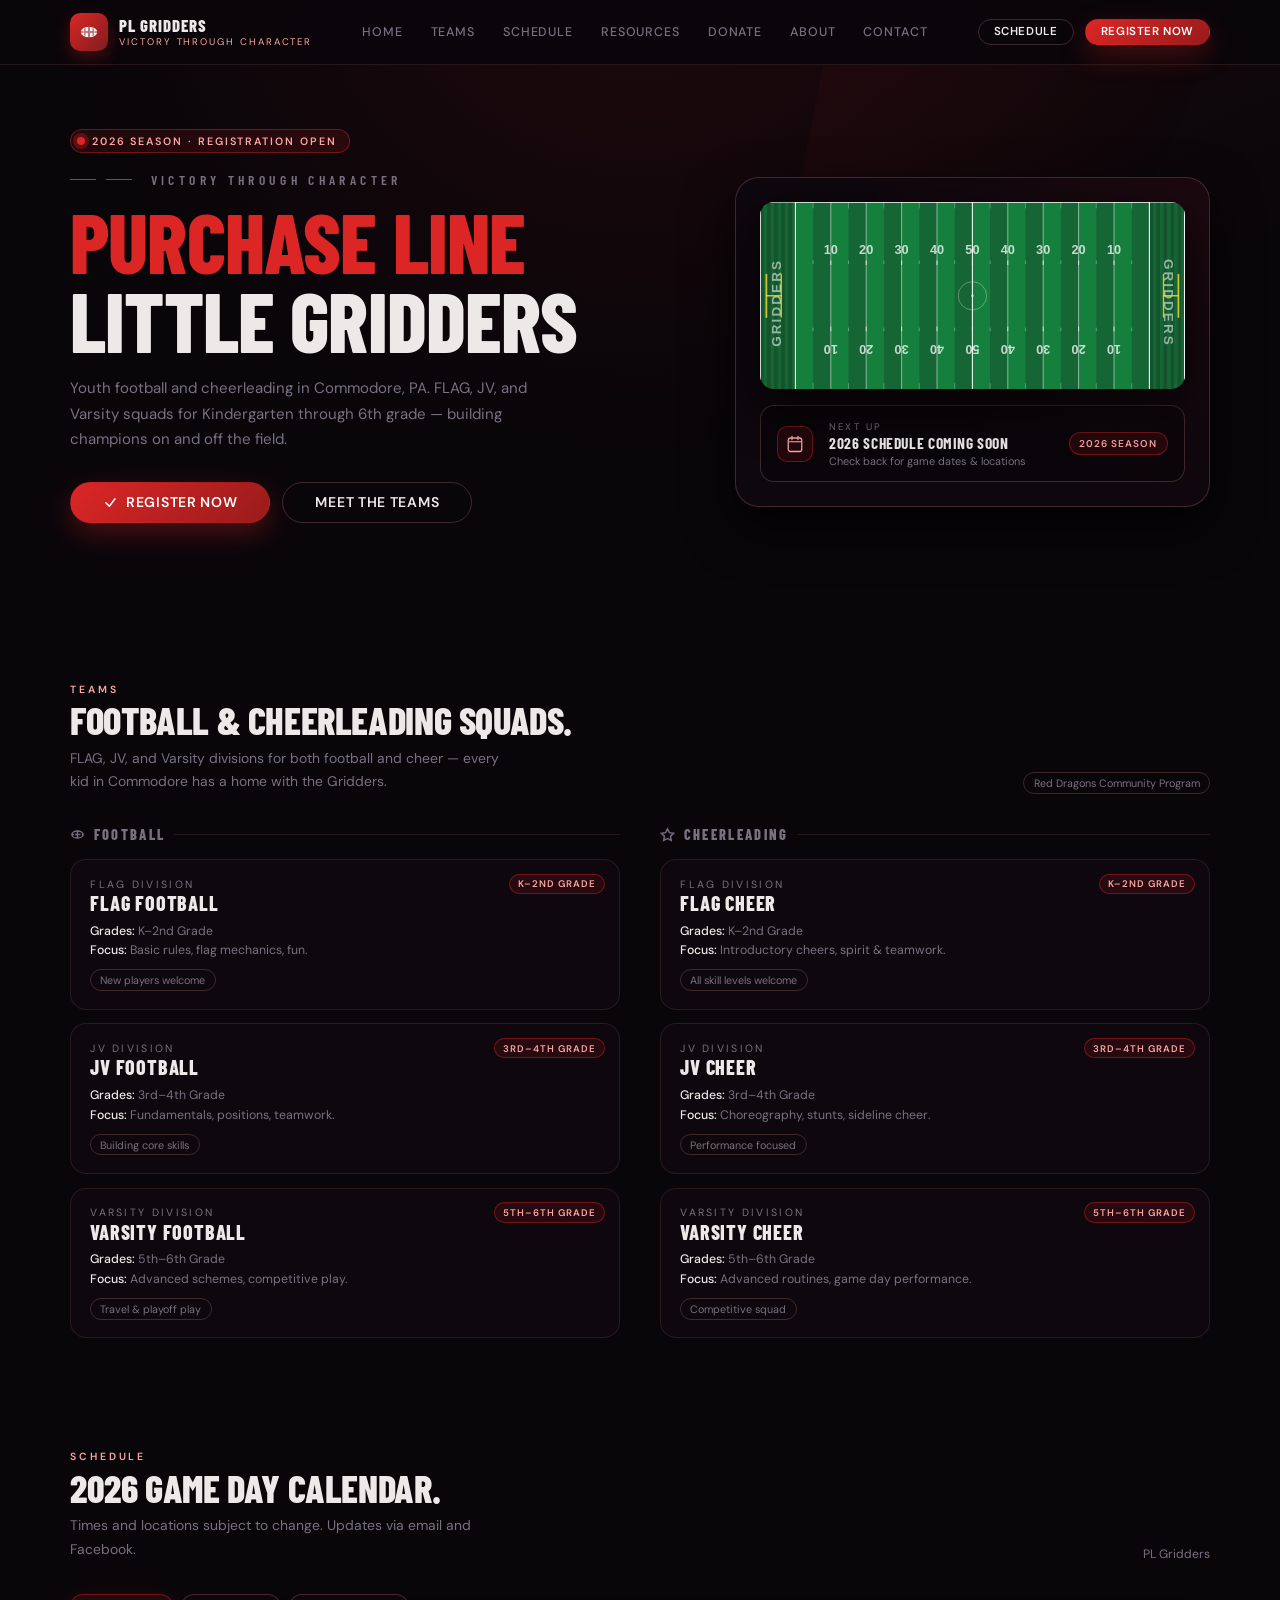
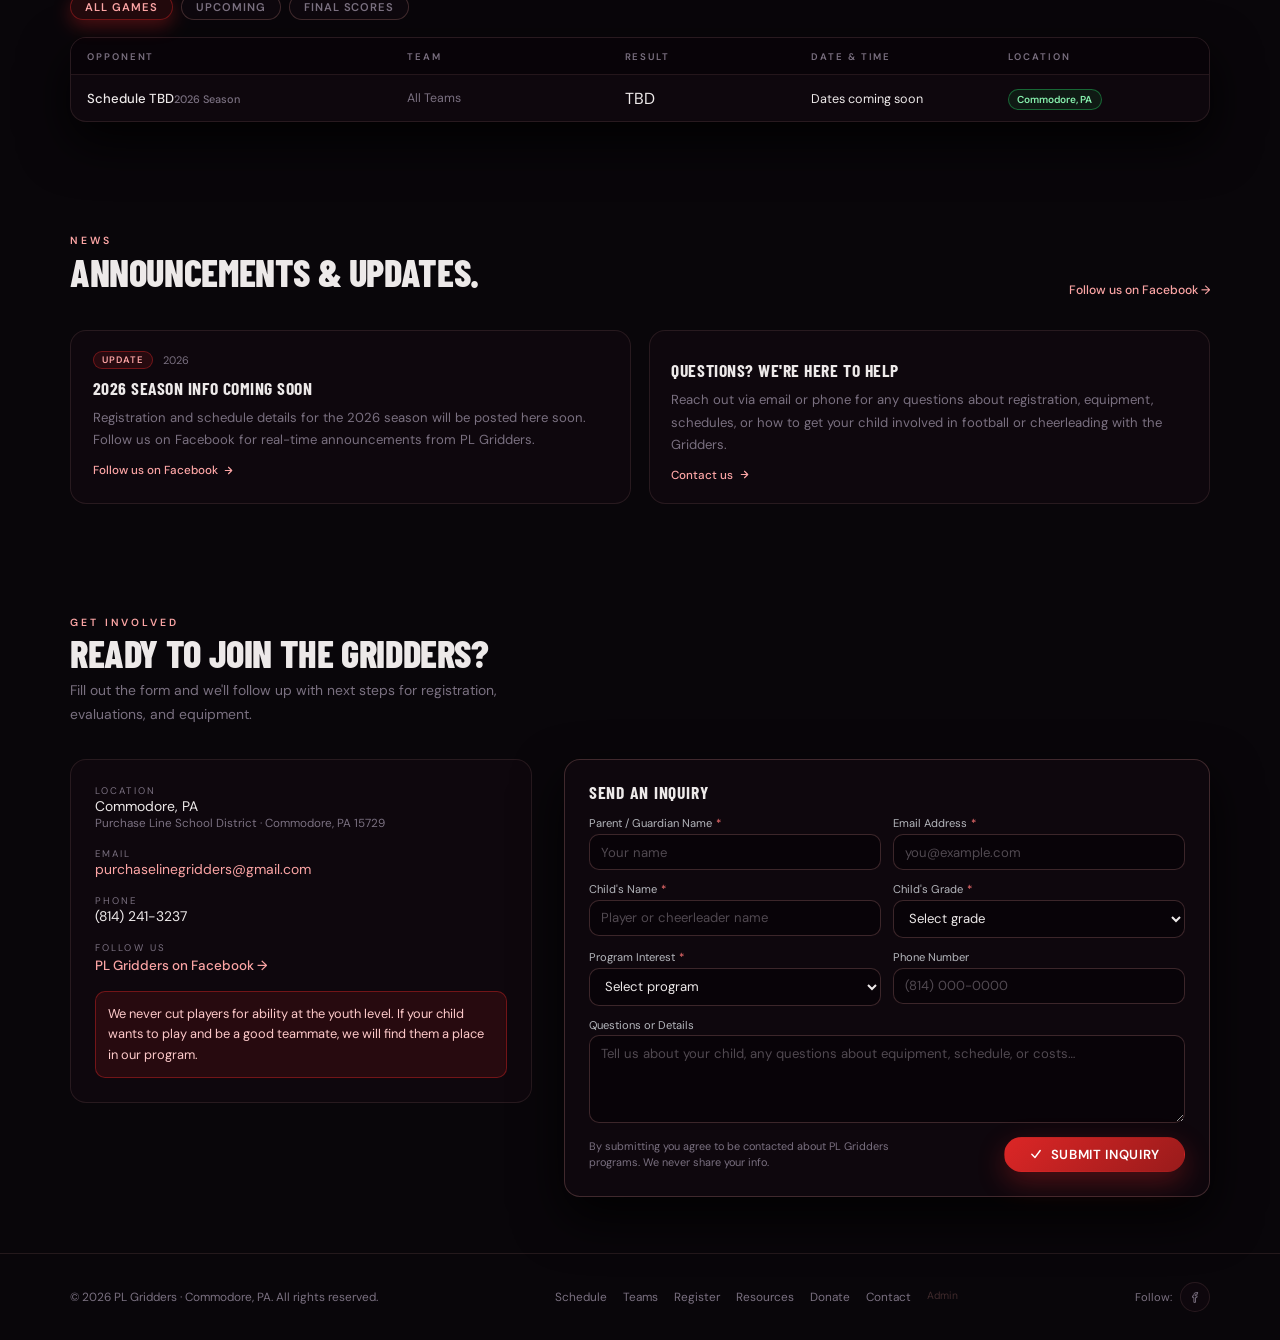
==== index.html @ 020f5637 "Add files via upload" ====
<!DOCTYPE html>
<html lang="en">
<head>
  <meta charset="UTF-8">
  <title>PL Gridders | Victory Through Character</title>
  <meta name="viewport" content="width=device-width, initial-scale=1.0">
  <meta name="description" content="PL Gridders – youth football and cheerleading in Commodore, PA. FLAG, JV, and Varsity squads for K–6th grade.">
  <meta name="theme-color" content="#0a0608">
  <link rel="preconnect" href="https://fonts.googleapis.com">
  <link rel="preconnect" href="https://fonts.gstatic.com" crossorigin>
  <link href="https://fonts.googleapis.com/css2?family=Barlow+Condensed:wght@400;600;700;800&family=DM+Sans:wght@300;400;500;600&display=swap" rel="stylesheet">
  <style>
    :root {
      --bg:         #09060a;
      --bg-card:    rgba(15, 8, 14, 0.97);
      --red:        #dc2626;
      --red-2:      #ef4444;
      --red-3:      #fca5a5;
      --red-soft:   rgba(220, 38, 38, 0.12);
      --red-glow:   rgba(220, 38, 38, 0.32);
      --red-border: rgba(220, 38, 38, 0.42);
      --green:      #22c55e;
      --text:       #ede9e9;
      --muted:      #7a7080;
      --border:     rgba(160, 110, 110, 0.18);
      --border-med: rgba(180, 120, 120, 0.3);
      --radius:     16px;
      --radius-lg:  24px;
      --shadow:     0 20px 50px rgba(0,0,0,0.85);
      --t:          200ms ease-out;
    }
    *,*::before,*::after{box-sizing:border-box;margin:0;padding:0}
    html{scroll-behavior:smooth}
    body{font-family:'DM Sans',system-ui,sans-serif;background:var(--bg);color:var(--text);min-height:100vh;overflow-x:hidden;-webkit-font-smoothing:antialiased}
    body::after{content:"";position:fixed;top:0;left:0;right:0;height:500px;background:radial-gradient(ellipse at 50% -10%,rgba(220,38,38,0.1),transparent 65%);pointer-events:none;z-index:0}
    a{color:inherit;text-decoration:none}
    button{font-family:inherit;cursor:pointer}
    img{max-width:100%;display:block}
    .no-scroll{overflow:hidden}
    .container{width:min(1140px,100% - 2.5rem);margin-inline:auto;position:relative;z-index:1}
    .display{font-family:'Barlow Condensed',sans-serif;font-weight:800;text-transform:uppercase;letter-spacing:-0.01em;line-height:0.95}

    /* BUTTONS */
    .btn{display:inline-flex;align-items:center;gap:.5rem;padding:.6rem 1.5rem;border-radius:999px;border:1px solid transparent;font-size:.82rem;font-weight:600;letter-spacing:.05em;text-transform:uppercase;white-space:nowrap;transition:all var(--t);line-height:1}
    .btn--red{background:linear-gradient(135deg,var(--red),#991b1b);color:#fff;box-shadow:0 10px 28px var(--red-glow)}
    .btn--red:hover{transform:translateY(-2px);box-shadow:0 16px 36px rgba(220,38,38,.5)}
    .btn--ghost{background:transparent;border-color:var(--border-med);color:var(--text)}
    .btn--ghost:hover{border-color:var(--red-border);color:var(--red-3);transform:translateY(-1px)}
    .btn--outline{background:var(--red-soft);border-color:var(--red-border);color:var(--red-3)}
    .btn--outline:hover{background:rgba(220,38,38,.2);transform:translateY(-1px)}
    .btn--sm{padding:.38rem .95rem;font-size:.72rem}
    .btn--lg{padding:.75rem 2rem;font-size:.88rem}

    /* HEADER */
    .site-header{position:sticky;top:0;z-index:50;backdrop-filter:blur(20px);background:rgba(9,6,10,0.91);border-bottom:1px solid var(--border)}
    .nav{display:flex;align-items:center;justify-content:space-between;padding-block:.82rem;gap:1.5rem}
    .brand{display:flex;align-items:center;gap:.7rem}
    .brand-logo{width:38px;height:38px;border-radius:10px;background:linear-gradient(135deg,var(--red),#7f1d1d);display:flex;align-items:center;justify-content:center;box-shadow:0 6px 18px var(--red-glow);flex-shrink:0}
    .brand-logo svg{width:22px;height:22px}
    .brand-name{font-family:'Barlow Condensed',sans-serif;font-weight:800;font-size:1.05rem;letter-spacing:.06em;text-transform:uppercase;line-height:1.1}
    .brand-sub{font-size:.6rem;text-transform:uppercase;letter-spacing:.2em;color:var(--red-3);margin-top:.05rem}
    .nav-links{display:flex;align-items:center;gap:1.75rem;font-size:.78rem;font-weight:500;letter-spacing:.07em;text-transform:uppercase;color:var(--muted)}
    .nav-links a{transition:color var(--t);position:relative}
    .nav-links a::after{content:"";position:absolute;left:0;bottom:-.38rem;width:0;height:2px;border-radius:999px;background:var(--red);transition:width var(--t)}
    .nav-links a:hover{color:var(--text)}
    .nav-links a:hover::after{width:100%}
    .nav-actions{display:flex;align-items:center;gap:.7rem}
    .nav-toggle{display:none;width:38px;height:38px;border-radius:999px;border:1px solid var(--border-med);background:rgba(15,8,14,.9);align-items:center;justify-content:center}
    .hamburger{width:18px;height:2px;background:var(--text);border-radius:999px;position:relative;transition:transform var(--t)}
    .hamburger::before,.hamburger::after{content:"";position:absolute;left:0;width:18px;height:2px;background:inherit;border-radius:inherit;transition:transform var(--t),top var(--t),opacity var(--t)}
    .hamburger::before{top:-6px}
    .hamburger::after{top:6px}
    .nav-toggle--open .hamburger{transform:rotate(45deg)}
    .nav-toggle--open .hamburger::before{top:0;transform:rotate(-90deg)}
    .nav-toggle--open .hamburger::after{top:0;opacity:0}

    /* HERO */
    .hero{padding:4rem 0 4.5rem;position:relative;overflow:hidden}
    .hero::before{content:"";position:absolute;top:-20%;right:-5%;width:50%;height:130%;background:linear-gradient(155deg,rgba(220,38,38,.07) 0%,transparent 55%);clip-path:polygon(22% 0%,100% 0%,100% 100%,0% 100%);pointer-events:none}
    .hero-inner{display:grid;grid-template-columns:minmax(0,1.3fr) minmax(0,1fr);gap:3rem;align-items:center}
    .hero-kicker{display:inline-flex;align-items:center;gap:.45rem;padding:.25rem .75rem .25rem .35rem;border-radius:999px;background:var(--red-soft);border:1px solid var(--red-border);font-size:.67rem;font-weight:600;text-transform:uppercase;letter-spacing:.18em;color:var(--red-3);margin-bottom:1.1rem}
    .kicker-dot{width:8px;height:8px;border-radius:999px;background:var(--red);box-shadow:0 0 0 4px rgba(220,38,38,.3);animation:pulse 2s infinite}
    @keyframes pulse{0%,100%{box-shadow:0 0 0 4px rgba(220,38,38,.3)}50%{box-shadow:0 0 0 8px rgba(220,38,38,.1)}}
    .hero-tagline{font-family:'Barlow Condensed',sans-serif;font-size:.85rem;font-weight:600;letter-spacing:.32em;text-transform:uppercase;color:var(--muted);margin-bottom:.9rem;display:flex;align-items:center;gap:.6rem}
    .hero-tagline::before{content:"";display:block;width:26px;height:1.5px;background:var(--red);flex-shrink:0}
    .hero-title{font-size:clamp(2.8rem,6vw + 1rem,5.2rem);margin-bottom:1rem}
    .hero-title .accent{color:var(--red)}
    .hero-subtitle{font-size:.94rem;color:var(--muted);max-width:30rem;line-height:1.7;margin-bottom:1.8rem}
    .hero-ctas{display:flex;flex-wrap:wrap;gap:.75rem;margin-bottom:2rem}
    .hero-stats{display:flex;gap:2rem;flex-wrap:wrap}
    .h-stat-label{font-size:.6rem;text-transform:uppercase;letter-spacing:.2em;color:var(--muted);margin-bottom:.18rem}
    .h-stat-value{font-family:'Barlow Condensed',sans-serif;font-weight:700;font-size:1rem;letter-spacing:.04em}

    /* Hero panel */
    .hero-panel{border-radius:var(--radius-lg);border:1px solid var(--border-med);background:var(--bg-card);padding:1.5rem;box-shadow:var(--shadow);position:relative;overflow:hidden}
    .hero-panel::before{content:"";position:absolute;inset:0;background:radial-gradient(circle at top right,rgba(220,38,38,.07),transparent 60%);pointer-events:none}
    .hero-field{border-radius:14px;overflow:hidden;box-shadow:0 18px 48px rgba(0,0,0,.7);position:relative;line-height:0}
    .hero-field svg{display:block;width:100%;height:auto}
    /* End zones — left and right strips */
    .hero-next{margin-top:1rem;border-radius:14px;border:1px solid var(--border-med);background:rgba(9,6,10,.92);padding:.85rem 1rem;display:flex;align-items:center;gap:1rem}
    .next-icon{width:36px;height:36px;border-radius:10px;background:var(--red-soft);border:1px solid var(--red-border);display:flex;align-items:center;justify-content:center;flex-shrink:0}
    .next-icon svg{width:18px;height:18px;stroke:var(--red-3)}
    .next-label{font-size:.6rem;text-transform:uppercase;letter-spacing:.22em;color:var(--muted)}
    .next-opp{font-family:'Barlow Condensed',sans-serif;font-weight:700;font-size:.97rem;letter-spacing:.04em;text-transform:uppercase}
    .next-meta{font-size:.68rem;color:var(--muted);margin-top:.1rem}
    .next-badge{margin-left:auto;padding:.26rem .6rem;border-radius:999px;background:var(--red-soft);border:1px solid var(--red-border);font-size:.62rem;font-weight:600;text-transform:uppercase;letter-spacing:.1em;color:var(--red-3);white-space:nowrap}

    /* SECTION BASE */
    .section{padding-block:3.5rem}
    .sk{font-size:.65rem;text-transform:uppercase;letter-spacing:.28em;color:var(--red-3);font-weight:600;margin-bottom:.4rem}
    .st{font-size:clamp(1.8rem,3vw,2.4rem);margin-bottom:.5rem}
    .ss{font-size:.87rem;color:var(--muted);max-width:28rem;line-height:1.7}
    .sh{display:flex;justify-content:space-between;align-items:flex-end;gap:1.5rem;margin-bottom:2rem}
    .sa{font-size:.76rem;color:var(--muted);text-align:right;flex-shrink:0}
    .sa a{color:var(--red-3);font-weight:500}



    /* TEAMS */
    .teams-cols{display:grid;grid-template-columns:1fr 1fr;gap:2.5rem}
    .col-heading{font-family:'Barlow Condensed',sans-serif;font-weight:800;font-size:.9rem;text-transform:uppercase;letter-spacing:.16em;color:var(--muted);margin-bottom:1rem;display:flex;align-items:center;gap:.55rem}
    .col-heading svg{width:15px;height:15px;flex-shrink:0}
    .col-heading::after{content:"";flex:1;height:1px;background:var(--border)}
    .team-stack{display:flex;flex-direction:column;gap:.85rem}
    .tc{border-radius:var(--radius);background:var(--bg-card);border:1px solid var(--border);padding:1.1rem 1.2rem;position:relative;overflow:hidden;transition:border-color var(--t),transform var(--t),box-shadow var(--t)}
    .tc:hover{border-color:var(--red-border);transform:translateY(-2px);box-shadow:0 18px 40px rgba(0,0,0,.7)}
    .tc::before{content:"";position:absolute;top:0;left:0;right:0;height:2.5px;background:linear-gradient(90deg,var(--red),var(--red-2));opacity:0;transition:opacity var(--t)}
    .tc:hover::before{opacity:1}
    .tc-badge{position:absolute;top:.85rem;right:.9rem;padding:.17rem .5rem;border-radius:999px;font-size:.6rem;font-weight:600;text-transform:uppercase;letter-spacing:.1em;background:var(--red-soft);border:1px solid var(--red-border);color:var(--red-3)}
    .tc-div{font-size:.66rem;text-transform:uppercase;letter-spacing:.22em;color:var(--muted);margin-bottom:.22rem}
    .tc-name{font-family:'Barlow Condensed',sans-serif;font-weight:800;font-size:1.25rem;text-transform:uppercase;letter-spacing:.04em;margin-bottom:.6rem}
    .tc-info{font-size:.77rem;color:var(--muted);display:flex;flex-direction:column;gap:.22rem}
    .tc-info strong{color:var(--text);font-weight:500}
    .tc-foot{display:flex;align-items:center;justify-content:space-between;gap:.5rem;margin-top:.7rem}
    .chip{padding:.18rem .58rem;border-radius:999px;border:1px solid var(--border-med);font-size:.67rem;color:var(--muted)}
    .tc-roster{margin-top:0;border-radius:10px;background:rgba(9,6,10,.95);border:1px dashed var(--border-med);padding:.6rem .7rem;font-size:.75rem;color:var(--muted);max-height:0;overflow:hidden;opacity:0;transition:max-height 220ms ease-out,opacity 200ms ease-out,margin-top 180ms ease-out}
    .tc--open .tc-roster{max-height:300px;opacity:1;margin-top:.65rem}
    .r-title{font-size:.58rem;text-transform:uppercase;letter-spacing:.22em;color:var(--muted);margin-bottom:.38rem}
    .r-chips{display:flex;flex-wrap:wrap;gap:.28rem}
    .r-chip{padding:.16rem .52rem;border-radius:999px;border:1px solid var(--border);font-size:.67rem;color:var(--text)}

    /* Loading */
    .loading{display:flex;align-items:center;gap:.6rem;font-size:.8rem;color:var(--muted);padding:1.5rem 0}
    .spinner{width:16px;height:16px;border-radius:999px;border:2px solid var(--border-med);border-top-color:var(--red);animation:spin .7s linear infinite}
    @keyframes spin{to{transform:rotate(360deg)}}

    /* SCHEDULE */
    .sched-filters{display:flex;gap:.5rem;flex-wrap:wrap;margin-bottom:1.1rem}
    .fb{border-radius:999px;padding:.32rem .9rem;background:rgba(15,8,14,.9);border:1px solid var(--border-med);color:var(--muted);font-size:.7rem;font-weight:600;letter-spacing:.08em;text-transform:uppercase;transition:all var(--t)}
    .fb:hover{border-color:var(--red-border);color:var(--red-3)}
    .fb--on{background:var(--red-soft);border-color:var(--red-border);color:var(--red-3);box-shadow:0 6px 18px var(--red-glow)}
    .s-table{border-radius:var(--radius);background:var(--bg-card);border:1px solid var(--border);overflow:hidden;box-shadow:var(--shadow)}
    .s-head,.s-row{display:grid;grid-template-columns:minmax(0,1.5fr) minmax(0,1fr) minmax(0,.85fr) minmax(0,.9fr) minmax(0,.9fr);gap:.75rem;align-items:center;padding:.72rem 1rem}
    .s-head{background:rgba(9,4,9,.99);border-bottom:1px solid var(--border);font-size:.6rem;font-weight:600;text-transform:uppercase;letter-spacing:.2em;color:var(--muted)}
    .s-row{border-bottom:1px solid var(--border);transition:background var(--t)}
    .s-row:last-child{border-bottom:none}
    .s-row:hover{background:rgba(220,38,38,.03)}
    .s-opp{font-weight:500;font-size:.82rem}
    .s-sub{font-size:.68rem;color:var(--muted);margin-top:.1rem}
    .s-tag{display:inline-block;padding:.18rem .52rem;border-radius:999px;font-size:.63rem;font-weight:600;border:1px solid var(--border);color:var(--muted)}
    .s-tag--home{background:rgba(34,197,94,.1);border-color:rgba(34,197,94,.45);color:#86efac}
    .r-win{color:#4ade80;font-weight:600}
    .r-loss{color:#f87171;font-weight:600}
    .s-empty{padding:1.5rem 1rem;font-size:.8rem;color:var(--muted);display:none}
    .s-empty.on{display:block}

    /* HOW IT WORKS */
    /* REGISTRATION */
    .rc{border-radius:var(--radius);background:rgba(9,4,9,.98);border:1px solid var(--border);padding:1.5rem;display:flex;flex-direction:column;gap:.5rem;transition:border-color var(--t),transform var(--t),box-shadow var(--t);position:relative;overflow:hidden}
    .rc:hover{transform:translateY(-3px);box-shadow:var(--shadow)}
    .rc-grades{font-size:.77rem;color:var(--muted)}
    .rc-note{font-size:.68rem;color:var(--muted)}
    .rc-perks{display:flex;flex-direction:column;gap:.28rem;margin-block:.5rem}
    .rc-perk{display:flex;align-items:center;gap:.42rem;font-size:.75rem;color:var(--muted)}
    .reg-info h3{font-family:'Barlow Condensed',sans-serif;font-weight:800;font-size:1.05rem;text-transform:uppercase;letter-spacing:.06em;margin-bottom:.75rem}
    .ti{border-radius:10px;background:var(--bg-card);border:1px solid var(--border);padding:.65rem .75rem;font-size:.77rem}
    .ti-time{color:var(--muted)}

    /* GALLERY */

    /* NEWS */
    .news-grid{display:grid;grid-template-columns:repeat(2,minmax(0,1fr));gap:1.1rem}
    .nc{border-radius:var(--radius);background:var(--bg-card);border:1px solid var(--border);padding:1.25rem 1.35rem;display:flex;flex-direction:column;gap:.5rem;transition:border-color var(--t),transform var(--t)}
    .nc:hover{border-color:var(--red-border);transform:translateY(-2px)}
    .n-meta{display:flex;gap:.6rem;align-items:center;font-size:.68rem;color:var(--muted)}
    .nbadge{padding:.12rem .5rem;border-radius:999px;font-size:.59rem;font-weight:600;text-transform:uppercase;letter-spacing:.12em;background:var(--red-soft);border:1px solid var(--red-border);color:var(--red-3)}
    .n-title{font-family:'Barlow Condensed',sans-serif;font-weight:700;font-size:1.1rem;text-transform:uppercase;letter-spacing:.03em}
    .n-body{font-size:.82rem;color:var(--muted);line-height:1.7}
    .n-link{display:inline-flex;align-items:center;gap:.3rem;font-size:.73rem;color:var(--red-3);font-weight:500;margin-top:.15rem}

    /* CONTACT */
    .con-grid{display:grid;grid-template-columns:minmax(0,1fr) minmax(0,1.4fr);gap:2rem;align-items:flex-start}
    .cp{border-radius:var(--radius);background:var(--bg-card);border:1px solid var(--border);padding:1.5rem;display:flex;flex-direction:column;gap:1rem}
    .cl{font-size:.6rem;text-transform:uppercase;letter-spacing:.22em;color:var(--muted)}
    .cv{font-size:.87rem;color:var(--text)}
    .cn{font-size:.73rem;color:var(--muted)}
    .c-hi{border-radius:10px;background:var(--red-soft);border:1px solid var(--red-border);padding:.75rem;font-size:.8rem;color:#fecaca;line-height:1.6}
    .cf{border-radius:var(--radius);background:var(--bg-card);border:1px solid var(--border-med);padding:1.5rem;box-shadow:var(--shadow)}
    .cf-title{font-family:'Barlow Condensed',sans-serif;font-weight:700;font-size:1.1rem;text-transform:uppercase;letter-spacing:.05em;margin-bottom:1rem}
    .fg{display:grid;grid-template-columns:repeat(2,minmax(0,1fr));gap:.75rem;margin-bottom:.75rem}
    .ff{display:flex;flex-direction:column;gap:.22rem}
    .fl{font-size:.7rem;color:rgba(209,213,219,.85)}
    .fl span{color:#f87171;margin-left:.1rem}
    .fi,.fs,.fta{border-radius:10px;border:1px solid var(--border-med);background:rgba(9,4,9,.97);padding:.54rem .7rem;color:var(--text);font-size:.82rem;font-family:inherit;outline:none;transition:border-color var(--t),box-shadow var(--t)}
    .fi::placeholder,.fta::placeholder{color:rgba(120,110,120,.65)}
    .fi:focus,.fs:focus,.fta:focus{border-color:var(--red-border);box-shadow:0 0 0 1px rgba(220,38,38,.28)}
    .fta{min-height:88px;resize:vertical}
    .fs option{background:#09040a}
    .cf-foot{display:flex;justify-content:space-between;align-items:center;gap:1rem;flex-wrap:wrap;margin-top:.75rem}
    .cf-fn{font-size:.68rem;color:var(--muted);max-width:22rem;line-height:1.5}
    .f-ok{display:none;margin-top:.75rem;padding:.65rem .75rem;border-radius:10px;background:rgba(34,197,94,.08);border:1px solid rgba(34,197,94,.35);font-size:.77rem;color:#86efac}
    .f-ok.on{display:block}

    /* LIGHTBOX */
    .lb{position:fixed;inset:0;background:rgba(9,4,9,.97);display:none;align-items:center;justify-content:center;padding:1rem;z-index:60;backdrop-filter:blur(18px)}
    .lb--on{display:flex}
    .lb-in{width:min(700px,100%);border-radius:18px;background:var(--bg-card);border:1px solid var(--border-med);overflow:hidden;box-shadow:0 30px 80px rgba(0,0,0,.95)}
    .lb-img{max-height:360px;overflow:hidden}
    .lb-img img{width:100%;height:100%;object-fit:cover}
    .lb-bar{display:flex;justify-content:space-between;align-items:center;gap:1rem;padding:.75rem 1rem;font-size:.82rem;color:var(--text)}
    .lb-x{width:30px;height:30px;border-radius:999px;border:1px solid var(--border-med);background:rgba(9,4,9,.9);display:flex;align-items:center;justify-content:center;font-size:1.1rem;color:var(--text);transition:all var(--t)}
    .lb-x:hover{background:var(--red-soft);border-color:var(--red-border);color:var(--red-3)}

    /* FOOTER */
    .site-footer{padding-block:1.75rem;border-top:1px solid var(--border);font-size:.74rem;color:var(--muted)}
    .fi-r{display:flex;justify-content:space-between;align-items:center;gap:1rem;flex-wrap:wrap}
    .f-links{display:flex;gap:1rem;flex-wrap:wrap}
    .f-links a{transition:color var(--t)}
    .f-links a:hover{color:var(--text)}
    .f-soc{display:flex;gap:.5rem;align-items:center}
    .soc-btn{width:30px;height:30px;border-radius:999px;border:1px solid var(--border);background:rgba(15,8,14,.95);display:flex;align-items:center;justify-content:center;transition:all var(--t)}
    .soc-btn svg{width:13px;height:13px;stroke:var(--muted)}
    .soc-btn:hover{border-color:var(--red-border);background:var(--red-soft)}
    .soc-btn:hover svg{stroke:var(--red-3)}

    /* REVEAL */
    .reveal{opacity:0;transform:translateY(28px);transition:opacity 440ms ease-out,transform 440ms ease-out}
    .revealed{opacity:1;transform:none}

    /* RESPONSIVE */
    @media(max-width:960px){
      .hero-inner{grid-template-columns:1fr;gap:2rem}
      .hero-right{max-width:460px}
      .teams-cols{grid-template-columns:1fr;gap:2rem}
      .con-grid{grid-template-columns:1fr}
      .s-head,.s-row{grid-template-columns:minmax(0,1.5fr) minmax(0,1fr) minmax(0,1fr) minmax(0,1fr)}
      .s-head span:nth-child(2),.s-row>span:nth-child(2){display:none}
    }
    @media(max-width:768px){
      .nav-links{position:fixed;inset:0 0 auto;padding:4.5rem 1.75rem 1.5rem;flex-direction:column;align-items:flex-start;background:rgba(9,4,9,.99);backdrop-filter:blur(20px);transform:translateY(-100%);opacity:0;pointer-events:none;transition:transform 260ms ease-out,opacity 220ms ease-out;gap:1.25rem;font-size:1rem;z-index:49}
      .nav-links--open{transform:none;opacity:1;pointer-events:auto}
      .nav-actions{display:none}
      .nav-toggle{display:flex}
      .news-grid{grid-template-columns:1fr}
      .sh{flex-direction:column;align-items:flex-start}
      .sa{text-align:left}
      .fg{grid-template-columns:1fr}
      .s-head,.s-row{grid-template-columns:minmax(0,1.4fr) minmax(0,1fr) minmax(0,1fr)}
      .s-head span:nth-child(4),.s-row>span:nth-child(4){display:none}
    }
    @media(max-width:520px){
      .s-head,.s-row{grid-template-columns:minmax(0,1.6fr) minmax(0,1fr)}
      .s-head span:nth-child(3),.s-row>span:nth-child(3){display:none}
      .fi-r{flex-direction:column;align-items:flex-start}
    }
  </style>
</head>
<body>

<!-- ============================================================
     SITE CONFIGURATION — Edit here or use admin.html
============================================================ -->
<script>
const SITE_CONFIG = {
  org: {
    name:      "PL Gridders",
    fullName:  "PL Gridders",
    tagline:   "Victory Through Character",
    season:    "2026",
    location:  "Commodore, PA",
    address:   "Purchase Line School District · Commodore, PA 15729",
    email:     "purchaselinegridders@gmail.com",
    phone:     "(814) 241-3237",
    facebook:  "https://www.facebook.com/Purchase-Line-Little-Gridders-313146252057597",
    instagram: "",
  },
  hero: {
    kicker:    "2026 Season · Registration Open",
    headLine1: "Purchase Line",
    headLine2: "Little Gridders",
    subtitle:  "Youth football and cheerleading in Commodore, PA. FLAG, JV, and Varsity squads for Kindergarten through 6th grade — building champions on and off the field.",
    nextGame: {
      opponent: "2026 schedule coming soon",
      time:     "Check back for game dates & locations",
      label:    "2026 Season",
    },
  },
  stats: [
    { num:"3",    label:"Divisions"          },
    { num:"K–6",  label:"Grades Served"      },
    { num:"2",    label:"Programs"           },
    { num:"Comm", label:"Unity Since 2018"   },
  ],
  registration: {
    isOpen:        true,
    tryoutDates:   "Dates TBD – check back soon",
    parentMeeting: "TBD – details sent via email",
    divisions: [
      // stripeLink: paste your Stripe Payment Link URL for each division
      // Create at: dashboard.stripe.com → Payment Links → + New
      // Add custom fields in Stripe: Player Name, Phone, Grade, Jersey Size
      { id:"flag",    level:"FLAG Division",    name:"Flag Gridders",    grades:"Kindergarten – 2nd Grade",  fee:"$--",  feeNote:"Paid securely via Stripe", stripeLink:"https://buy.stripe.com/REPLACE_FLAG",    tryoutTime:"TBD", featured:false },
      { id:"jv",      level:"JV Division",      name:"JV Gridders",      grades:"3rd – 4th Grade",           fee:"$--",  feeNote:"Paid securely via Stripe", stripeLink:"https://buy.stripe.com/REPLACE_JV",      tryoutTime:"TBD", featured:true  },
      { id:"varsity", level:"Varsity Division",  name:"Varsity Gridders", grades:"5th – 6th Grade",           fee:"$--",  feeNote:"Paid securely via Stripe", stripeLink:"https://buy.stripe.com/REPLACE_VARSITY", tryoutTime:"TBD", featured:false },
    ],
    perks:[
      "Football & cheerleading squads",
      "Experienced local coaches",
      "Full season schedule",
      "Instant receipt emailed to you",
    ],
  },
  // ── CONTACT FORM (Web3Forms — free, 250/mo) ─────────────────
  // Get your free key at https://web3forms.com → enter purchaselinegridders@gmail.com
  web3formsKey: "YOUR_WEB3FORMS_KEY",
  sheets: {
    id:       "1uf_RiluRt0-WLpasKP8bmxPfMWNPgERO0pxbxk_4xcQ",
    schedule: "Schedule",
    news:     "News",
    teams:    "Teams",
  },
};
</script>

<!-- HEADER -->
<header class="site-header" id="top">
  <div class="container">
    <nav class="nav">
      <a href="#home" class="brand">
        <div class="brand-logo">
          <svg viewBox="0 0 24 24" fill="none" xmlns="http://www.w3.org/2000/svg">
            <ellipse cx="12" cy="12" rx="9" ry="5.8" fill="rgba(255,255,255,0.92)"/>
            <line x1="3" y1="12" x2="21" y2="12" stroke="#7f1d1d" stroke-width="1.2" stroke-dasharray="3 2"/>
            <line x1="12" y1="6.2" x2="12" y2="17.8" stroke="#7f1d1d" stroke-width="1.2"/>
            <line x1="7.5" y1="8" x2="7.5" y2="16" stroke="#7f1d1d" stroke-width="0.9"/>
            <line x1="16.5" y1="8" x2="16.5" y2="16" stroke="#7f1d1d" stroke-width="0.9"/>
          </svg>
        </div>
        <div>
          <div class="brand-name" id="brand-name">PL Gridders</div>
          <div class="brand-sub" id="brand-sub">Victory Through Character</div>
        </div>
      </a>
      <button class="nav-toggle" id="nav-toggle" aria-label="Toggle menu"><span class="hamburger"></span></button>
      <div class="nav-links" id="nav-links">
        <a href="#home">Home</a>
        <a href="#teams">Teams</a>
        <a href="#schedule">Schedule</a>
        <a href="resources.html">Resources</a>
        <a href="donate.html">Donate</a>
        <a href="about.html">About</a>
        <a href="#contact">Contact</a>
      </div>
      <div class="nav-actions">
        <button class="btn btn--ghost btn--sm" onclick="goTo('schedule')">Schedule</button>
        <button class="btn btn--red btn--sm" onclick="location.href='register.html'">Register Now</button>
      </div>
    </nav>
  </div>
</header>

<!-- HERO -->
<section class="hero" id="home">
  <div class="container hero-inner">
    <div>
      <div class="hero-kicker"><span class="kicker-dot"></span><span id="hero-kicker">2026 Season · Registration Open</span></div>
      <div class="hero-tagline" id="hero-tagline">Victory Through Character</div>
      <h1 class="display hero-title">
        <span class="accent" id="hero-line1">Purchase Line</span><br>
        <span id="hero-line2">Little Gridders</span>
      </h1>
      <p class="hero-subtitle" id="hero-sub">Youth football and cheerleading in Commodore, PA. FLAG, JV, and Varsity squads for Kindergarten through 6th grade — building champions on and off the field.</p>
      <div class="hero-ctas">
        <button class="btn btn--red btn--lg" onclick="location.href='register.html'">
          <svg viewBox="0 0 20 20" fill="none" width="15" height="15"><path d="M4 10.5 8.5 15 16 5" stroke="currentColor" stroke-width="2" stroke-linecap="round" stroke-linejoin="round"/></svg>
          Register Now
        </button>
        <button class="btn btn--ghost btn--lg" onclick="goTo('teams')">Meet the Teams</button>
      </div>
      <div class="hero-stats" id="hero-stats"></div>
    </div>
    <div class="hero-right">
      <div class="hero-panel">
        <div class="hero-field" id="hero-field">
          <div class="field-badge"><span class="field-badge-dot"></span>Commodore, PA</div>
          <svg viewBox="0 0 1200 530" xmlns="http://www.w3.org/2000/svg" role="img" aria-label="Football field diagram">
            <defs>
              <!-- Alternating grass stripes -->
              <pattern id="stripe" x="0" y="0" width="100" height="530" patternUnits="userSpaceOnUse">
                <rect x="0" y="0" width="50" height="530" fill="#15803d"/>
                <rect x="50" y="0" width="50" height="530" fill="#166534"/>
              </pattern>
              <!-- End zone stripes - slightly darker -->
              <pattern id="ezstripe" x="0" y="0" width="20" height="530" patternUnits="userSpaceOnUse">
                <rect x="0" y="0" width="10" height="530" fill="#14532d"/>
                <rect x="10" y="0" width="10" height="530" fill="#166534"/>
              </pattern>
            </defs>

            <!-- ── PLAY FIELD (100px–1100px = 1000px wide) ── -->
            <rect x="100" y="0" width="1000" height="530" fill="url(#stripe)"/>

            <!-- ── LEFT END ZONE ── -->
            <rect x="0" y="0" width="100" height="530" fill="url(#ezstripe)"/>
            <!-- End zone border lines -->
            <line x1="100" y1="0" x2="100" y2="530" stroke="white" stroke-width="3"/>
            <line x1="0"   y1="0" x2="0"   y2="530" stroke="white" stroke-width="3"/>
            <!-- Left end zone text -->
            <text x="50" y="285" font-family="Arial Black, Arial" font-weight="900" font-size="38" fill="rgba(255,255,255,.55)" text-anchor="middle" dominant-baseline="middle" transform="rotate(-90,50,285)" letter-spacing="6">GRIDDERS</text>

            <!-- ── RIGHT END ZONE ── -->
            <rect x="1100" y="0" width="100" height="530" fill="url(#ezstripe)"/>
            <line x1="1100" y1="0" x2="1100" y2="530" stroke="white" stroke-width="3"/>
            <line x1="1200" y1="0" x2="1200" y2="530" stroke="white" stroke-width="3"/>
            <text x="1150" y="285" font-family="Arial Black, Arial" font-weight="900" font-size="38" fill="rgba(255,255,255,.55)" text-anchor="middle" dominant-baseline="middle" transform="rotate(90,1150,285)" letter-spacing="6">GRIDDERS</text>

            <!-- ── OUTER FIELD BORDER ── -->
            <rect x="0" y="0" width="1200" height="530" fill="none" stroke="white" stroke-width="3"/>

            <!-- ── 10-YARD LINE BORDERS (sidelines of play field) ── -->
            <!-- Top & bottom sidelines -->
            <line x1="100" y1="0"   x2="1100" y2="0"   stroke="white" stroke-width="3"/>
            <line x1="100" y1="530" x2="1100" y2="530" stroke="white" stroke-width="3"/>

            <!-- ── YARD LINES every 10 yards (9 interior lines) ── -->
            <!-- Each 10 yards = 100px. Lines at: 200,300,400,500,600,700,800,900,1000 -->
            <line x1="200"  y1="0" x2="200"  y2="530" stroke="rgba(255,255,255,.7)" stroke-width="2"/>
            <line x1="300"  y1="0" x2="300"  y2="530" stroke="rgba(255,255,255,.7)" stroke-width="2"/>
            <line x1="400"  y1="0" x2="400"  y2="530" stroke="rgba(255,255,255,.7)" stroke-width="2"/>
            <line x1="500"  y1="0" x2="500"  y2="530" stroke="rgba(255,255,255,.7)" stroke-width="2"/>
            <!-- 50 yard line — brighter -->
            <line x1="600"  y1="0" x2="600"  y2="530" stroke="white" stroke-width="3"/>
            <line x1="700"  y1="0" x2="700"  y2="530" stroke="rgba(255,255,255,.7)" stroke-width="2"/>
            <line x1="800"  y1="0" x2="800"  y2="530" stroke="rgba(255,255,255,.7)" stroke-width="2"/>
            <line x1="900"  y1="0" x2="900"  y2="530" stroke="rgba(255,255,255,.7)" stroke-width="2"/>
            <line x1="1000" y1="0" x2="1000" y2="530" stroke="rgba(255,255,255,.7)" stroke-width="2"/>

            <!-- ── 5-YARD LINES (shorter tick marks at sidelines only) ── -->
            <line x1="150" y1="0" x2="150" y2="18" stroke="rgba(255,255,255,.5)" stroke-width="1.5"/>
            <line x1="150" y1="530" x2="150" y2="512" stroke="rgba(255,255,255,.5)" stroke-width="1.5"/>
            <line x1="250" y1="0" x2="250" y2="18" stroke="rgba(255,255,255,.5)" stroke-width="1.5"/>
            <line x1="250" y1="530" x2="250" y2="512" stroke="rgba(255,255,255,.5)" stroke-width="1.5"/>
            <line x1="350" y1="0" x2="350" y2="18" stroke="rgba(255,255,255,.5)" stroke-width="1.5"/>
            <line x1="350" y1="530" x2="350" y2="512" stroke="rgba(255,255,255,.5)" stroke-width="1.5"/>
            <line x1="450" y1="0" x2="450" y2="18" stroke="rgba(255,255,255,.5)" stroke-width="1.5"/>
            <line x1="450" y1="530" x2="450" y2="512" stroke="rgba(255,255,255,.5)" stroke-width="1.5"/>
            <line x1="550" y1="0" x2="550" y2="18" stroke="rgba(255,255,255,.5)" stroke-width="1.5"/>
            <line x1="550" y1="530" x2="550" y2="512" stroke="rgba(255,255,255,.5)" stroke-width="1.5"/>
            <line x1="650" y1="0" x2="650" y2="18" stroke="rgba(255,255,255,.5)" stroke-width="1.5"/>
            <line x1="650" y1="530" x2="650" y2="512" stroke="rgba(255,255,255,.5)" stroke-width="1.5"/>
            <line x1="750" y1="0" x2="750" y2="18" stroke="rgba(255,255,255,.5)" stroke-width="1.5"/>
            <line x1="750" y1="530" x2="750" y2="512" stroke="rgba(255,255,255,.5)" stroke-width="1.5"/>
            <line x1="850" y1="0" x2="850" y2="18" stroke="rgba(255,255,255,.5)" stroke-width="1.5"/>
            <line x1="850" y1="530" x2="850" y2="512" stroke="rgba(255,255,255,.5)" stroke-width="1.5"/>
            <line x1="950" y1="0" x2="950" y2="18" stroke="rgba(255,255,255,.5)" stroke-width="1.5"/>
            <line x1="950" y1="530" x2="950" y2="512" stroke="rgba(255,255,255,.5)" stroke-width="1.5"/>
            <line x1="1050" y1="0" x2="1050" y2="18" stroke="rgba(255,255,255,.5)" stroke-width="1.5"/>
            <line x1="1050" y1="530" x2="1050" y2="512" stroke="rgba(255,255,255,.5)" stroke-width="1.5"/>

            <!-- ── HASH MARKS (top third and bottom third, every 10 yards) ── -->
            <!-- Top hashes at y=170 -->
            <line x1="200"  y1="165" x2="200"  y2="178" stroke="white" stroke-width="2"/>
            <line x1="300"  y1="165" x2="300"  y2="178" stroke="white" stroke-width="2"/>
            <line x1="400"  y1="165" x2="400"  y2="178" stroke="white" stroke-width="2"/>
            <line x1="500"  y1="165" x2="500"  y2="178" stroke="white" stroke-width="2"/>
            <line x1="600"  y1="165" x2="600"  y2="178" stroke="white" stroke-width="2"/>
            <line x1="700"  y1="165" x2="700"  y2="178" stroke="white" stroke-width="2"/>
            <line x1="800"  y1="165" x2="800"  y2="178" stroke="white" stroke-width="2"/>
            <line x1="900"  y1="165" x2="900"  y2="178" stroke="white" stroke-width="2"/>
            <line x1="1000" y1="165" x2="1000" y2="178" stroke="white" stroke-width="2"/>
            <!-- 5-yard top hashes -->
            <line x1="150"  y1="165" x2="150"  y2="175" stroke="rgba(255,255,255,.6)" stroke-width="1.5"/>
            <line x1="250"  y1="165" x2="250"  y2="175" stroke="rgba(255,255,255,.6)" stroke-width="1.5"/>
            <line x1="350"  y1="165" x2="350"  y2="175" stroke="rgba(255,255,255,.6)" stroke-width="1.5"/>
            <line x1="450"  y1="165" x2="450"  y2="175" stroke="rgba(255,255,255,.6)" stroke-width="1.5"/>
            <line x1="550"  y1="165" x2="550"  y2="175" stroke="rgba(255,255,255,.6)" stroke-width="1.5"/>
            <line x1="650"  y1="165" x2="650"  y2="175" stroke="rgba(255,255,255,.6)" stroke-width="1.5"/>
            <line x1="750"  y1="165" x2="750"  y2="175" stroke="rgba(255,255,255,.6)" stroke-width="1.5"/>
            <line x1="850"  y1="165" x2="850"  y2="175" stroke="rgba(255,255,255,.6)" stroke-width="1.5"/>
            <line x1="950"  y1="165" x2="950"  y2="175" stroke="rgba(255,255,255,.6)" stroke-width="1.5"/>
            <line x1="1050" y1="165" x2="1050" y2="175" stroke="rgba(255,255,255,.6)" stroke-width="1.5"/>
            <!-- Bottom hashes at y=352 -->
            <line x1="200"  y1="352" x2="200"  y2="365" stroke="white" stroke-width="2"/>
            <line x1="300"  y1="352" x2="300"  y2="365" stroke="white" stroke-width="2"/>
            <line x1="400"  y1="352" x2="400"  y2="365" stroke="white" stroke-width="2"/>
            <line x1="500"  y1="352" x2="500"  y2="365" stroke="white" stroke-width="2"/>
            <line x1="600"  y1="352" x2="600"  y2="365" stroke="white" stroke-width="2"/>
            <line x1="700"  y1="352" x2="700"  y2="365" stroke="white" stroke-width="2"/>
            <line x1="800"  y1="352" x2="800"  y2="365" stroke="white" stroke-width="2"/>
            <line x1="900"  y1="352" x2="900"  y2="365" stroke="white" stroke-width="2"/>
            <line x1="1000" y1="352" x2="1000" y2="365" stroke="white" stroke-width="2"/>
            <!-- 5-yard bottom hashes -->
            <line x1="150"  y1="355" x2="150"  y2="365" stroke="rgba(255,255,255,.6)" stroke-width="1.5"/>
            <line x1="250"  y1="355" x2="250"  y2="365" stroke="rgba(255,255,255,.6)" stroke-width="1.5"/>
            <line x1="350"  y1="355" x2="350"  y2="365" stroke="rgba(255,255,255,.6)" stroke-width="1.5"/>
            <line x1="450"  y1="355" x2="450"  y2="365" stroke="rgba(255,255,255,.6)" stroke-width="1.5"/>
            <line x1="550"  y1="355" x2="550"  y2="365" stroke="rgba(255,255,255,.6)" stroke-width="1.5"/>
            <line x1="650"  y1="355" x2="650"  y2="365" stroke="rgba(255,255,255,.6)" stroke-width="1.5"/>
            <line x1="750"  y1="355" x2="750"  y2="365" stroke="rgba(255,255,255,.6)" stroke-width="1.5"/>
            <line x1="850"  y1="355" x2="850"  y2="365" stroke="rgba(255,255,255,.6)" stroke-width="1.5"/>
            <line x1="950"  y1="355" x2="950"  y2="365" stroke="rgba(255,255,255,.6)" stroke-width="1.5"/>
            <line x1="1050" y1="355" x2="1050" y2="365" stroke="rgba(255,255,255,.6)" stroke-width="1.5"/>

            <!-- ── YARD NUMBERS ── -->
            <!-- Top row numbers -->
            <text x="200"  y="148" font-family="Arial Black,Arial" font-weight="900" font-size="36" fill="rgba(255,255,255,.75)" text-anchor="middle">10</text>
            <text x="300"  y="148" font-family="Arial Black,Arial" font-weight="900" font-size="36" fill="rgba(255,255,255,.75)" text-anchor="middle">20</text>
            <text x="400"  y="148" font-family="Arial Black,Arial" font-weight="900" font-size="36" fill="rgba(255,255,255,.75)" text-anchor="middle">30</text>
            <text x="500"  y="148" font-family="Arial Black,Arial" font-weight="900" font-size="36" fill="rgba(255,255,255,.75)" text-anchor="middle">40</text>
            <text x="600"  y="148" font-family="Arial Black,Arial" font-weight="900" font-size="36" fill="rgba(255,255,255,.75)" text-anchor="middle">50</text>
            <text x="700"  y="148" font-family="Arial Black,Arial" font-weight="900" font-size="36" fill="rgba(255,255,255,.75)" text-anchor="middle">40</text>
            <text x="800"  y="148" font-family="Arial Black,Arial" font-weight="900" font-size="36" fill="rgba(255,255,255,.75)" text-anchor="middle">30</text>
            <text x="900"  y="148" font-family="Arial Black,Arial" font-weight="900" font-size="36" fill="rgba(255,255,255,.75)" text-anchor="middle">20</text>
            <text x="1000" y="148" font-family="Arial Black,Arial" font-weight="900" font-size="36" fill="rgba(255,255,255,.75)" text-anchor="middle">10</text>
            <!-- Bottom row numbers (upside down, as on real field) -->
            <text x="200"  y="405" font-family="Arial Black,Arial" font-weight="900" font-size="36" fill="rgba(255,255,255,.75)" text-anchor="middle" transform="rotate(180,200,405)">10</text>
            <text x="300"  y="405" font-family="Arial Black,Arial" font-weight="900" font-size="36" fill="rgba(255,255,255,.75)" text-anchor="middle" transform="rotate(180,300,405)">20</text>
            <text x="400"  y="405" font-family="Arial Black,Arial" font-weight="900" font-size="36" fill="rgba(255,255,255,.75)" text-anchor="middle" transform="rotate(180,400,405)">30</text>
            <text x="500"  y="405" font-family="Arial Black,Arial" font-weight="900" font-size="36" fill="rgba(255,255,255,.75)" text-anchor="middle" transform="rotate(180,500,405)">40</text>
            <text x="600"  y="405" font-family="Arial Black,Arial" font-weight="900" font-size="36" fill="rgba(255,255,255,.75)" text-anchor="middle" transform="rotate(180,600,405)">50</text>
            <text x="700"  y="405" font-family="Arial Black,Arial" font-weight="900" font-size="36" fill="rgba(255,255,255,.75)" text-anchor="middle" transform="rotate(180,700,405)">40</text>
            <text x="800"  y="405" font-family="Arial Black,Arial" font-weight="900" font-size="36" fill="rgba(255,255,255,.75)" text-anchor="middle" transform="rotate(180,800,405)">30</text>
            <text x="900"  y="405" font-family="Arial Black,Arial" font-weight="900" font-size="36" fill="rgba(255,255,255,.75)" text-anchor="middle" transform="rotate(180,900,405)">20</text>
            <text x="1000" y="405" font-family="Arial Black,Arial" font-weight="900" font-size="36" fill="rgba(255,255,255,.75)" text-anchor="middle" transform="rotate(180,1000,405)">10</text>

            <!-- ── GOAL POSTS (simple top-down silhouette) ── -->
            <!-- Left goal post -->
            <line x1="18" y1="205" x2="18" y2="325" stroke="rgba(255,220,50,.8)" stroke-width="5" stroke-linecap="round"/>
            <line x1="18" y1="265" x2="60" y2="265" stroke="rgba(255,220,50,.8)" stroke-width="4" stroke-linecap="round"/>
            <line x1="60" y1="205" x2="60" y2="325" stroke="rgba(255,220,50,.8)" stroke-width="4" stroke-linecap="round"/>
            <!-- Right goal post -->
            <line x1="1182" y1="205" x2="1182" y2="325" stroke="rgba(255,220,50,.8)" stroke-width="5" stroke-linecap="round"/>
            <line x1="1182" y1="265" x2="1140" y2="265" stroke="rgba(255,220,50,.8)" stroke-width="4" stroke-linecap="round"/>
            <line x1="1140" y1="205" x2="1140" y2="325" stroke="rgba(255,220,50,.8)" stroke-width="4" stroke-linecap="round"/>

            <!-- ── MIDFIELD CIRCLE ── -->
            <circle cx="600" cy="265" r="40" fill="none" stroke="rgba(255,255,255,.35)" stroke-width="2.5"/>
            <circle cx="600" cy="265" r="4"  fill="rgba(255,255,255,.5)"/>
          </svg>
        </div>
        <div class="hero-next">
          <div class="next-icon">
            <svg viewBox="0 0 24 24" fill="none"><rect x="3" y="4" width="18" height="18" rx="3" stroke-width="1.7"/><line x1="3" y1="9" x2="21" y2="9" stroke-width="1.5"/><line x1="8" y1="2" x2="8" y2="6" stroke-width="1.7" stroke-linecap="round"/><line x1="16" y1="2" x2="16" y2="6" stroke-width="1.7" stroke-linecap="round"/></svg>
          </div>
          <div>
            <div class="next-label">Next Up</div>
            <div class="next-opp" id="next-opp">2026 schedule coming soon</div>
            <div class="next-meta" id="next-meta">Check back for game dates & locations</div>
          </div>
          <div class="next-badge" id="next-badge">2026 Season</div>
        </div>
      </div>
    </div>
  </div>
</section>

<!-- TEAMS -->
<section class="section reveal" id="teams">
  <div class="container">
    <div class="sh">
      <div>
        <div class="sk">Teams</div>
        <h2 class="display st">Football &amp; Cheerleading Squads.</h2>
        <p class="ss">FLAG, JV, and Varsity divisions for both football and cheer — every kid in Commodore has a home with the Gridders.</p>
      </div>
      <div class="sa"><div class="chip">Red Dragons Community Program</div></div>
    </div>
    <div class="teams-cols">
      <div>
        <div class="col-heading">
          <svg viewBox="0 0 16 16" fill="none" stroke="currentColor" stroke-width="1.5"><ellipse cx="8" cy="8" rx="6" ry="3.8"/><line x1="2" y1="8" x2="14" y2="8" stroke-dasharray="2 1.5"/><line x1="8" y1="4.2" x2="8" y2="11.8"/></svg>
          Football
        </div>
        <div class="team-stack" id="fb-grid"><div class="loading"><span class="spinner"></span>Loading teams…</div></div>
      </div>
      <div>
        <div class="col-heading">
          <svg viewBox="0 0 16 16" fill="none" stroke="currentColor" stroke-width="1.5"><path d="M8 2L10 6l4.5.7-3.25 3.15.77 4.5L8 12.25 3.98 14.35l.77-4.5L1.5 6.7 6 6z"/></svg>
          Cheerleading
        </div>
        <div class="team-stack" id="ch-grid"><div class="loading"><span class="spinner"></span>Loading squads…</div></div>
      </div>
    </div>
  </div>
</section>

<!-- SCHEDULE -->
<section class="section reveal" id="schedule">
  <div class="container">
    <div class="sh">
      <div>
        <div class="sk">Schedule</div>
        <h2 class="display st">2026 Game Day Calendar.</h2>
        <p class="ss">Times and locations subject to change. Updates via email and Facebook.</p>
      </div>
      <div class="sa">PL Gridders</div>
    </div>
    <div class="sched-filters">
      <button class="fb fb--on" data-f="all">All Games</button>
      <button class="fb" data-f="upcoming">Upcoming</button>
      <button class="fb" data-f="final">Final Scores</button>
    </div>
    <div class="s-table">
      <div class="s-head"><span>Opponent</span><span>Team</span><span>Result</span><span>Date &amp; Time</span><span>Location</span></div>
      <div id="sched-rows"><div class="loading" style="padding:1rem"><span class="spinner"></span>Loading schedule…</div></div>
      <div class="s-empty" id="sched-empty">No games match the selected filter.</div>
    </div>
  </div>
</section>

<!-- REGISTRATION -->
<!-- NEWS -->
<section class="section reveal" id="news">
  <div class="container">
    <div class="sh">
      <div>
        <div class="sk">News</div>
        <h2 class="display st">Announcements &amp; Updates.</h2>
      </div>
      <div class="sa"><a href="https://www.facebook.com/Purchase-Line-Little-Gridders-313146252057597" target="_blank" rel="noopener">Follow us on Facebook →</a></div>
    </div>
    <div class="news-grid" id="news-grid"><div class="loading"><span class="spinner"></span>Loading…</div></div>
  </div>
</section>

<!-- CONTACT -->
<section class="section reveal" id="contact">
  <div class="container">
    <div class="sh">
      <div>
        <div class="sk">Get Involved</div>
        <h2 class="display st">Ready to join the Gridders?</h2>
        <p class="ss">Fill out the form and we'll follow up with next steps for registration, evaluations, and equipment.</p>
      </div>
    </div>
    <div class="con-grid">
      <aside class="cp">
        <div>
          <div class="cl">Location</div>
          <div class="cv" id="c-loc">Commodore, PA</div>
          <div class="cn" id="c-addr">Purchase Line School District · Commodore, PA 15729</div>
        </div>
        <div>
          <div class="cl">Email</div>
          <div class="cv"><a href="/cdn-cgi/l/email-protection#52222720313a3321373e3b3c3735203b363637202112353f333b3e7c313d3f" id="c-email" style="color:var(--red-3)"><span class="__cf_email__" data-cfemail="88f8fdfaebe0e9fbede4e1e6edeffae1ececedfafbc8efe5e9e1e4a6ebe7e5">[email&#160;protected]</span></a></div>
        </div>
        <div>
          <div class="cl">Phone</div>
          <div class="cv" id="c-phone">(814) 241-3237</div>
        </div>
        <div>
          <div class="cl">Follow Us</div>
          <a href="https://www.facebook.com/Purchase-Line-Little-Gridders-313146252057597" target="_blank" rel="noopener" style="color:var(--red-3);font-size:.84rem;font-weight:500">PL Gridders on Facebook →</a>
        </div>
        <div class="c-hi">We never cut players for ability at the youth level. If your child wants to play and be a good teammate, we will find them a place in our program.</div>
      </aside>
      <form class="cf" id="cform" novalidate>
        <div class="cf-title display">Send an Inquiry</div>
        <div class="fg">
          <div class="ff"><label class="fl" for="pname">Parent / Guardian Name <span>*</span></label><input class="fi" id="pname" name="parent-name" type="text" placeholder="Your name" required></div>
          <div class="ff"><label class="fl" for="pemail">Email Address <span>*</span></label><input class="fi" id="pemail" name="email" type="email" placeholder="you@example.com" required></div>
          <div class="ff"><label class="fl" for="cname">Child's Name <span>*</span></label><input class="fi" id="cname" name="child-name" type="text" placeholder="Player or cheerleader name" required></div>
          <div class="ff">
            <label class="fl" for="cgrade">Child's Grade <span>*</span></label>
            <select class="fs" id="cgrade" name="grade" required>
              <option value="">Select grade</option>
              <option value="k">Kindergarten</option>
              <option value="1">1st Grade</option>
              <option value="2">2nd Grade</option>
              <option value="3">3rd Grade</option>
              <option value="4">4th Grade</option>
              <option value="5">5th Grade</option>
              <option value="6">6th Grade</option>
            </select>
          </div>
          <div class="ff">
            <label class="fl" for="prog">Program Interest <span>*</span></label>
            <select class="fs" id="prog" name="program" required>
              <option value="">Select program</option>
              <option value="football">Football</option>
              <option value="cheer">Cheerleading</option>
              <option value="both">Both Football &amp; Cheer</option>
              <option value="unsure">Not sure yet</option>
            </select>
          </div>
          <div class="ff"><label class="fl" for="cphone">Phone Number</label><input class="fi" id="cphone" name="phone" type="tel" placeholder="(814) 000-0000"></div>
        </div>
        <div class="ff" style="margin-bottom:.85rem"><label class="fl" for="msg">Questions or Details</label><textarea class="fta" id="msg" name="message" placeholder="Tell us about your child, any questions about equipment, schedule, or costs…"></textarea></div>
        <div class="cf-foot">
          <p class="cf-fn">By submitting you agree to be contacted about PL Gridders programs. We never share your info.</p>
          <button type="submit" class="btn btn--red">
            <svg viewBox="0 0 20 20" fill="none" width="14" height="14"><path d="M4 10.5 8.5 15 16 5" stroke="currentColor" stroke-width="2" stroke-linecap="round" stroke-linejoin="round"/></svg>
            Submit Inquiry
          </button>
        </div>
        <div class="f-ok" id="f-ok">✓ Message received! We'll be in touch soon.</div>
      </form>
    </div>
  </div>
</section>

<!-- LIGHTBOX -->
<div class="lb" id="lb" role="dialog" aria-modal="true" aria-label="Expanded photo">
  <div class="lb-in">
    <div class="lb-img"><img src="" alt="" id="lb-img"></div>
    <div class="lb-bar"><div id="lb-cap"></div><button class="lb-x" id="lb-close" type="button" aria-label="Close">×</button></div>
  </div>
</div>

<!-- FOOTER -->
<footer class="site-footer">
  <div class="container fi-r">
    <div>© <span id="yr"></span> PL Gridders · Commodore, PA. All rights reserved.</div>
    <div class="f-links">
      <a href="#schedule">Schedule</a>
      <a href="#teams">Teams</a>
      <a href="register.html">Register</a>
      <a href="resources.html">Resources</a>
      <a href="donate.html">Donate</a>
      <a href="#contact">Contact</a>
      <a href="admin.html" style="color:rgba(120,80,80,.5);font-size:.65rem">Admin</a>
    </div>
    <div class="f-soc">
      <span style="font-size:.7rem;color:var(--muted)">Follow:</span>
      <a href="https://www.facebook.com/Purchase-Line-Little-Gridders-313146252057597" class="soc-btn" id="fb-btn" aria-label="Facebook" target="_blank" rel="noopener">
        <svg viewBox="0 0 24 24" fill="none"><path d="M15.5 3H13a4 4 0 0 0-4 4v2H6.5v3H9v9h3v-9h2.5L15 9H12V7a1 1 0 0 1 1-1h2.5V3Z" stroke-width="1.7" stroke-linecap="round" stroke-linejoin="round"/></svg>
      </a>
    </div>
  </div>
</footer>

<script data-cfasync="false" src="/cdn-cgi/scripts/5c5dd728/cloudflare-static/email-decode.min.js"></script><script>
(function(){
  function g(id){return document.getElementById(id)}
  function goTo(id){const t=g(id);if(t)t.scrollIntoView({behavior:'smooth'})}
  window.goTo=goTo;

  // Map Settings tab rows to key→value
  function settingVal(rows,key){const r=rows.find(x=>x.Setting===key);return r?r.Value:'';}

  async function applyConfig(){
    const C=SITE_CONFIG;

    if(sheetsReady()){
      try{
        const rows=await fetchSheet('Settings');
        if(rows&&rows.length){
          const sv=k=>{const v=settingVal(rows,k);return v||null;};
          if(sv('Org Name'))          {C.org.name=C.org.fullName=sv('Org Name');}
          if(sv('Tagline'))           {C.org.tagline=sv('Tagline');}
          if(sv('Season Year'))       {C.org.season=sv('Season Year');}
          if(sv('Location'))          {C.org.location=sv('Location');}
          if(sv('Full Address'))      {C.org.address=sv('Full Address');}
          if(sv('Email'))             {C.org.email=sv('Email');}
          if(sv('Phone'))             {C.org.phone=sv('Phone');}
          if(sv('Facebook URL'))      {C.org.facebook=sv('Facebook URL');}
          if(sv('Hero Kicker'))       {C.hero.kicker=sv('Hero Kicker');}
          if(sv('Hero Headline 1'))   {C.hero.headLine1=sv('Hero Headline 1');}
          if(sv('Hero Headline 2'))   {C.hero.headLine2=sv('Hero Headline 2');}
          if(sv('Hero Subtitle'))     {C.hero.subtitle=sv('Hero Subtitle');}
          if(sv('Next Game Opponent')){C.hero.nextGame.opponent=sv('Next Game Opponent');}
          if(sv('Next Game Time'))    {C.hero.nextGame.time=sv('Next Game Time');}
          if(sv('Next Game Label'))   {C.hero.nextGame.label=sv('Next Game Label');}
          if(sv('Registration Open')) {C.registration.isOpen=(sv('Registration Open')||'').toUpperCase()==='TRUE';}
          if(sv('Registration Fee'))  {C.registration.fee=sv('Registration Fee');}
          if(sv('Tryout Dates'))      {C.registration.tryoutDates=sv('Tryout Dates');}
          if(sv('Parent Meeting'))    {C.registration.parentMeeting=sv('Parent Meeting');}
        }
      }catch(e){console.warn('Settings load failed:',e);}
    }

    g('brand-name').textContent=C.org.name;
    g('brand-sub').textContent=C.org.tagline;
    g('hero-kicker').textContent=C.hero.kicker;
    g('hero-tagline').innerHTML='<span style="display:inline-block;width:26px;height:1.5px;background:var(--red);margin-right:.6rem;vertical-align:middle;flex-shrink:0"></span>'+C.org.tagline;
    g('hero-line1').textContent=C.hero.headLine1;
    g('hero-line2').textContent=C.hero.headLine2;
    g('hero-sub').textContent=C.hero.subtitle;
    g('next-opp').textContent=C.hero.nextGame.opponent;
    g('next-meta').textContent=C.hero.nextGame.time;
    g('next-badge').textContent=C.hero.nextGame.label;
    g('c-loc').textContent=C.org.location;
    g('c-addr').textContent=C.org.address;
    g('c-email').textContent=C.org.email;
    g('c-email').href='mailto:'+C.org.email;
    g('c-phone').textContent=C.org.phone;
    if(g('fb-btn'))g('fb-btn').href=C.org.facebook;
    g('yr').textContent=new Date().getFullYear();
    document.title=C.org.fullName+' · '+C.org.tagline;
  }


  function parseCSV(text){
    const lines=text.split('\n').filter(l=>l.trim());
    if(!lines.length)return[];
    const pr=line=>{
      const res=[];let q=false,cur='';
      for(let i=0;i<line.length;i++){
        const c=line[i];
        if(c==='"'){if(q&&line[i+1]==='"'){cur+='"';i++;}else{q=!q;}}
        else if(c===','&&!q){res.push(cur.trim());cur='';}
        else{cur+=c;}
      }
      res.push(cur.trim());return res;
    };
    const hdrs=pr(lines[0]).map(h=>h.replace(/^"|"$/g,''));
    return lines.slice(1).map(line=>{
      const v=pr(line).map(x=>x.replace(/^"|"$/g,''));
      const o={};hdrs.forEach((h,i)=>{o[h]=v[i]||'';});return o;
    }).filter(r=>Object.values(r).some(v=>v));
  }

  function sheetsReady(){const id=SITE_CONFIG.sheets.id;return id&&id!=='YOUR_GOOGLE_SHEET_ID';}
  async function fetchSheet(name){
    if(!sheetsReady()){console.warn('[Sheet] Not ready - check sheet ID');return null;}
    const url='https://docs.google.com/spreadsheets/d/'+SITE_CONFIG.sheets.id+'/gviz/tq?tqx=out:csv&sheet='+encodeURIComponent(name);
    console.log('[Sheet] Fetching tab:',name,'URL:',url);
    try{
      const r=await fetch(url);
      console.log('[Sheet]',name,'status:',r.status,r.ok?'OK':'FAIL');
      if(!r.ok)return null;
      const text=await r.text();
      console.log('[Sheet]',name,'raw preview:',text.slice(0,200));
      const parsed=parseCSV(text);
      console.log('[Sheet]',name,'rows:',parsed.length,'first row:',parsed[0]);
      return parsed;
    }catch(e){console.error('[Sheet] fetch error:',e);return null;}
  }

  const FB_FALLBACK=[
    {Name:"Flag Football",   Level:"FLAG Division",   Grades:"K–2nd Grade",   Coach:"TBD",Practice:"TBD",Focus:"Basic rules, flag mechanics, fun.",         Badge:"K–2nd Grade", Chip:"New players welcome",    Roster:""},
    {Name:"JV Football",     Level:"JV Division",     Grades:"3rd–4th Grade", Coach:"TBD",Practice:"TBD",Focus:"Fundamentals, positions, teamwork.",         Badge:"3rd–4th Grade",Chip:"Building core skills",   Roster:""},
    {Name:"Varsity Football", Level:"Varsity Division",Grades:"5th–6th Grade", Coach:"TBD",Practice:"TBD",Focus:"Advanced schemes, competitive play.",        Badge:"5th–6th Grade",Chip:"Travel & playoff play",  Roster:""},
  ];
  const CH_FALLBACK=[
    {Name:"Flag Cheer",    Level:"FLAG Division",   Grades:"K–2nd Grade",   Coach:"TBD",Practice:"TBD",Focus:"Introductory cheers, spirit & teamwork.",     Badge:"K–2nd Grade", Chip:"All skill levels welcome",Roster:""},
    {Name:"JV Cheer",      Level:"JV Division",     Grades:"3rd–4th Grade", Coach:"TBD",Practice:"TBD",Focus:"Choreography, stunts, sideline cheer.",        Badge:"3rd–4th Grade",Chip:"Performance focused",   Roster:""},
    {Name:"Varsity Cheer", Level:"Varsity Division", Grades:"5th–6th Grade", Coach:"TBD",Practice:"TBD",Focus:"Advanced routines, game day performance.",    Badge:"5th–6th Grade",Chip:"Competitive squad",      Roster:""},
  ];

  function renderCards(teams,cid){
    const el=g(cid);
    el.innerHTML=teams.map(t=>`
      <article class="tc">
        <div class="tc-badge">${t.Badge||''}</div>
        <div class="tc-div">${t.Level||''}</div>
        <h3 class="display tc-name">${t.Name||''}</h3>
        <div class="tc-info">
          <div><strong>Grades:</strong> ${t.Grades||''}</div>
          ${t.Coach&&t.Coach!=='TBD'?`<div><strong>Coach:</strong> ${t.Coach}</div>`:''}
          ${t.Practice&&t.Practice!=='TBD'?`<div><strong>Practice:</strong> ${t.Practice}</div>`:''}
          ${t.Focus?`<div><strong>Focus:</strong> ${t.Focus}</div>`:''}
        </div>
        <div class="tc-foot">
          <span class="chip">${t.Chip||''}</span>
          ${t.Roster?`<button class="btn btn--ghost btn--sm troster">View roster</button>`:''}
        </div>
        ${t.Roster?`<div class="tc-roster"><div class="r-title">Roster</div><div class="r-chips">${t.Roster.split(',').map(r=>`<span class="r-chip">${r.trim()}</span>`).join('')}</div></div>`:''}
      </article>`).join('');
    el.querySelectorAll('.troster').forEach(btn=>{
      btn.addEventListener('click',()=>{
        const card=btn.closest('.tc');
        const open=card.classList.toggle('tc--open');
        btn.textContent=open?'Hide roster':'View roster';
      });
    });
  }

  async function loadTeams(){
    if(!sheetsReady()){renderCards(FB_FALLBACK,'fb-grid');renderCards(CH_FALLBACK,'ch-grid');return;}
    const data=await fetchSheet(SITE_CONFIG.sheets.teams);
    if(data&&data.length){
      const fb=data.filter(r=>(r.Type||'').toLowerCase()!=='cheer');
      const ch=data.filter(r=>(r.Type||'').toLowerCase()==='cheer');
      renderCards(fb.length?fb:FB_FALLBACK,'fb-grid');
      renderCards(ch.length?ch:CH_FALLBACK,'ch-grid');
    }else{
      renderCards(FB_FALLBACK,'fb-grid');
      renderCards(CH_FALLBACK,'ch-grid');
    }
  }

  const SCHED_FALLBACK=[
    {Opponent:"Schedule TBD",Week:"2026 Season",Team:"All Teams",Result:"TBD",Date:"Dates coming soon",Location:"Commodore, PA",Status:"upcoming",Home:"true"},
  ];
  let curFilter='all',schedData=[];

  function renderSched(data){schedData=data;applySched('all');}
  function applySched(f){
    curFilter=f;
    const con=g('sched-rows'),empty=g('sched-empty');
    const rows=schedData.filter(r=>f==='all'||r.Status===f);
    if(!rows.length){con.innerHTML='';empty.classList.add('on');return;}
    empty.classList.remove('on');
    con.innerHTML=rows.map(r=>`
      <div class="s-row">
        <span class="s-opp">${r.Opponent||''}<span class="s-sub">${r.Week||''}</span></span>
        <span style="font-size:.77rem;color:var(--muted)">${r.Team||''}</span>
        <span class="${r.Result&&r.Result.startsWith('W')?'r-win':r.Result&&r.Result.startsWith('L')?'r-loss':''}">${r.Result||'TBD'}</span>
        <span style="font-size:.79rem">${r.Date||''}</span>
        <span><span class="s-tag ${r.Home==='true'?'s-tag--home':''}">${r.Location||''}</span></span>
      </div>`).join('');
  }

  async function loadSched(){if(!sheetsReady()){renderSched(SCHED_FALLBACK);return;}const d=await fetchSheet(SITE_CONFIG.sheets.schedule);renderSched(d&&d.length?d:SCHED_FALLBACK);}

  document.querySelectorAll('.fb[data-f]').forEach(btn=>{
    btn.addEventListener('click',()=>{
      document.querySelectorAll('.fb[data-f]').forEach(b=>b.classList.remove('fb--on'));
      btn.classList.add('fb--on');applySched(btn.dataset.f);
    });
  });

  const NEWS_FALLBACK=[
    {Title:"2026 Season Info Coming Soon",Date:"2026",Badge:"Update",Body:"Registration and schedule details for the 2026 season will be posted here soon. Follow us on Facebook for real-time announcements from PL Gridders.",Link:"https://www.facebook.com/Purchase-Line-Little-Gridders-313146252057597",LinkText:"Follow us on Facebook"},
    {Title:"Questions? We're Here to Help",Date:"",Badge:"",Body:"Reach out via email or phone for any questions about registration, equipment, schedules, or how to get your child involved in football or cheerleading with the Gridders.",Link:"#contact",LinkText:"Contact us"},
  ];
  function renderNews(items){
    g('news-grid').innerHTML=items.map(n=>`
      <article class="nc">
        <div class="n-meta">${n.Badge?`<span class="nbadge">${n.Badge}</span>`:''}<span>${n.Date||''}</span></div>
        <h3 class="n-title">${n.Title||''}</h3>
        <p class="n-body">${n.Body||''}</p>
        ${n.Link?`<a class="n-link" href="${n.Link}" ${n.Link.startsWith('http')?'target="_blank" rel="noopener"':''}>${n.LinkText||'Read more'}<svg viewBox="0 0 20 20" fill="none" width="13" height="13"><path d="M5 10h10M10 5l5 5-5 5" stroke="currentColor" stroke-width="1.7" stroke-linecap="round" stroke-linejoin="round"/></svg></a>`:''}
      </article>`).join('');
  }
  async function loadNews(){
    if(!sheetsReady()){renderNews(NEWS_FALLBACK);return;}
    const d=await fetchSheet(SITE_CONFIG.sheets.news);
    renderNews(d&&d.length?d:NEWS_FALLBACK);
  }

  const form=g('cform');
  if(form){form.addEventListener('submit',async function(e){
    e.preventDefault();if(!form.checkValidity()){form.reportValidity();return;}
    const btn=form.querySelector('[type="submit"]');
    btn.disabled=true;btn.textContent='Sending…';
    const key=SITE_CONFIG.web3formsKey;
    try{
      const fd=new FormData(form);
      if(key&&key!=='YOUR_WEB3FORMS_KEY'){
        fd.append('access_key',key);
        fd.append('subject','PL Gridders – New Inquiry from '+fd.get('parent-name'));
        fd.append('from_name','PL Gridders Website');
        await fetch('https://api.web3forms.com/submit',{method:'POST',body:fd});
      }
    }catch(err){console.warn('Form submit error:',err);}
    form.reset();
    g('f-ok').classList.add('on');
    btn.disabled=false;btn.innerHTML='✓ Sent';
  });}

  const lb=g('lb'),lbImg=g('lb-img'),lbCap=g('lb-cap'),lbX=g('lb-close');
  document.querySelectorAll('.gi').forEach(item=>{
    item.addEventListener('click',()=>{
      lbImg.src=item.dataset.src||item.querySelector('img').src;
      lbCap.textContent=item.dataset.cap||'';
      lb.classList.add('lb--on');document.body.classList.add('no-scroll');
    });
  });
  function closeLb(){lb.classList.remove('lb--on');document.body.classList.remove('no-scroll');lbImg.src='';}
  if(lbX)lbX.addEventListener('click',closeLb);
  if(lb)lb.addEventListener('click',e=>{if(e.target===lb)closeLb();});
  document.addEventListener('keydown',e=>{if(e.key==='Escape')closeLb();});

  const nt=g('nav-toggle'),nl=g('nav-links');
  if(nt){
    nt.addEventListener('click',()=>{
      const o=nl.classList.toggle('nav-links--open');
      nt.classList.toggle('nav-toggle--open',o);document.body.classList.toggle('no-scroll',o);
    });
    nl.querySelectorAll('a').forEach(a=>a.addEventListener('click',()=>{
      nl.classList.remove('nav-links--open');nt.classList.remove('nav-toggle--open');document.body.classList.remove('no-scroll');
    }));
  }

  const revs=document.querySelectorAll('.reveal');
  if('IntersectionObserver' in window){
    const obs=new IntersectionObserver((entries,o)=>{entries.forEach(e=>{if(e.isIntersecting){e.target.classList.add('revealed');o.unobserve(e.target);}});},{threshold:.1});
    revs.forEach(r=>obs.observe(r));
  }else{revs.forEach(r=>r.classList.add('revealed'));}

  // Field is now a static SVG — no JS needed

  // ── INIT ──────────────────────────────────────────────────
  (async()=>{
    await applyConfig();
    loadTeams();
    loadSched();
    loadNews();
  })();

})();
</script>
</body>
</html>
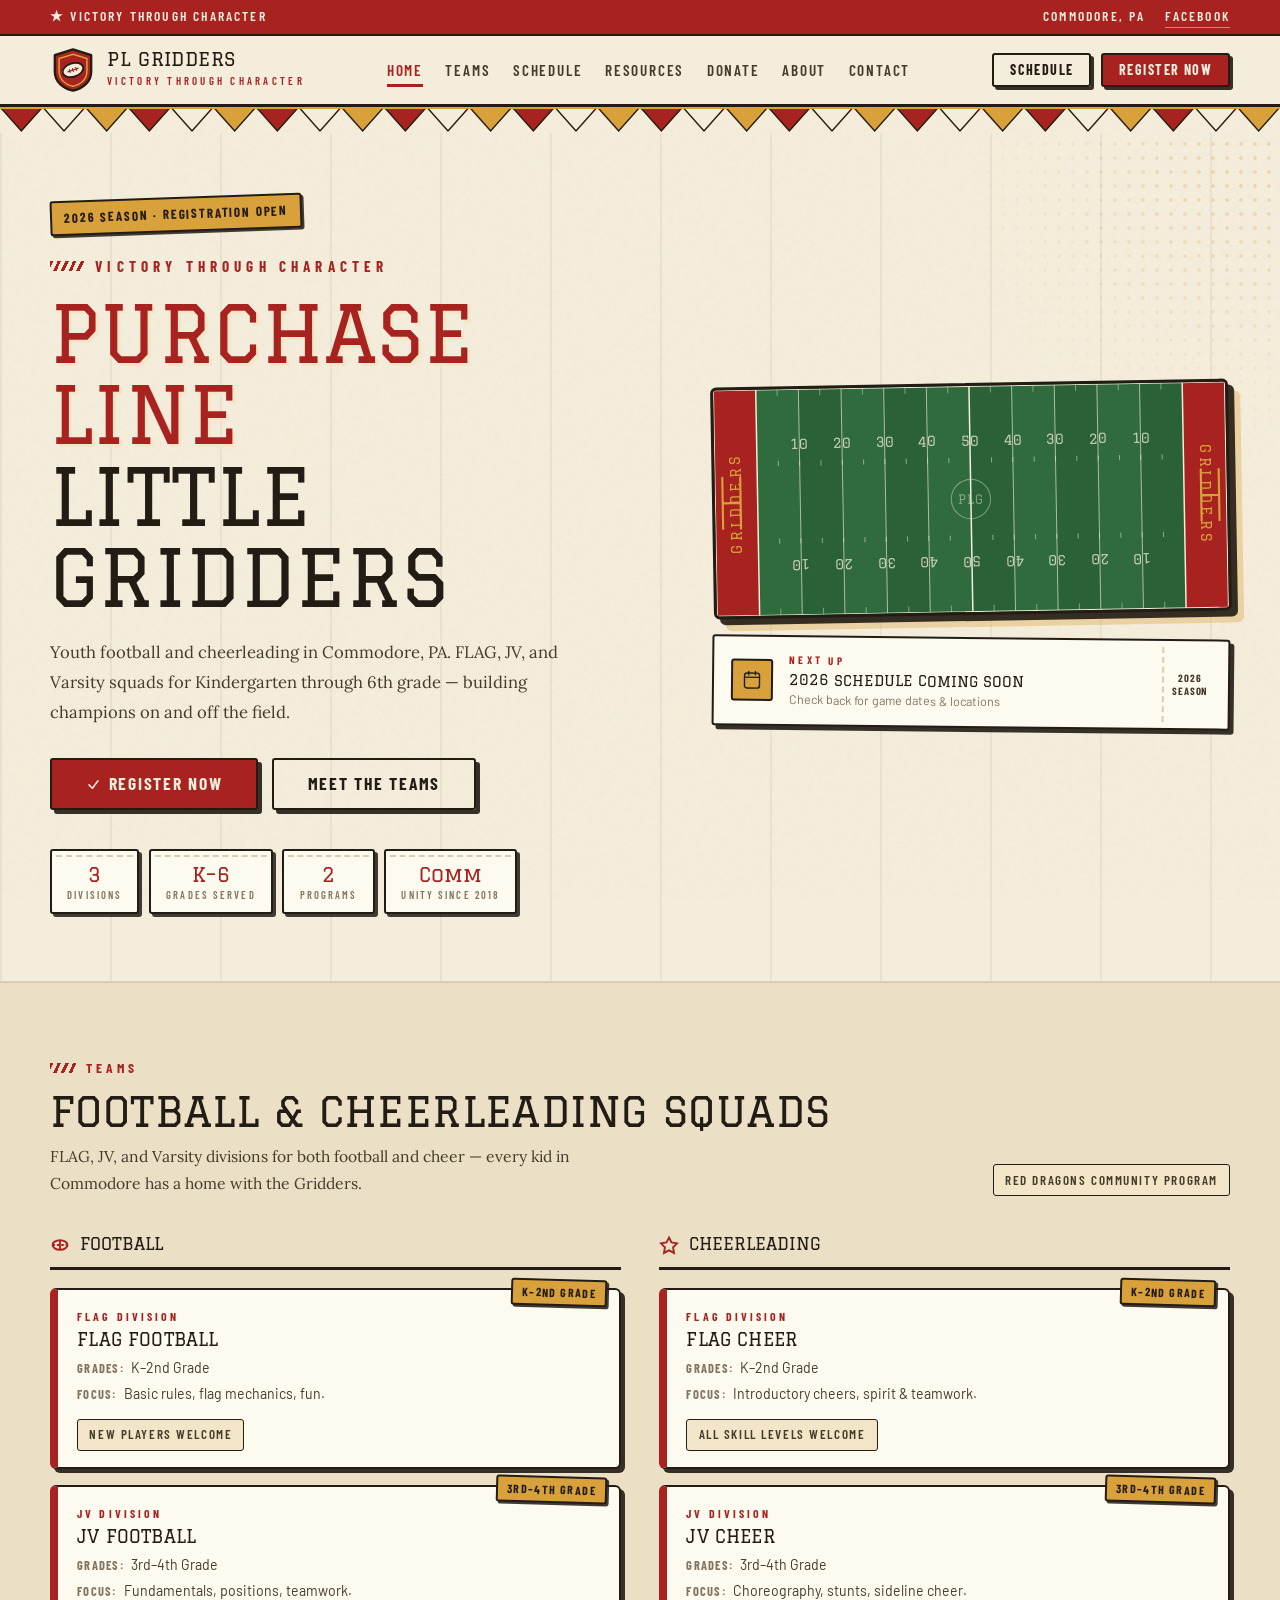
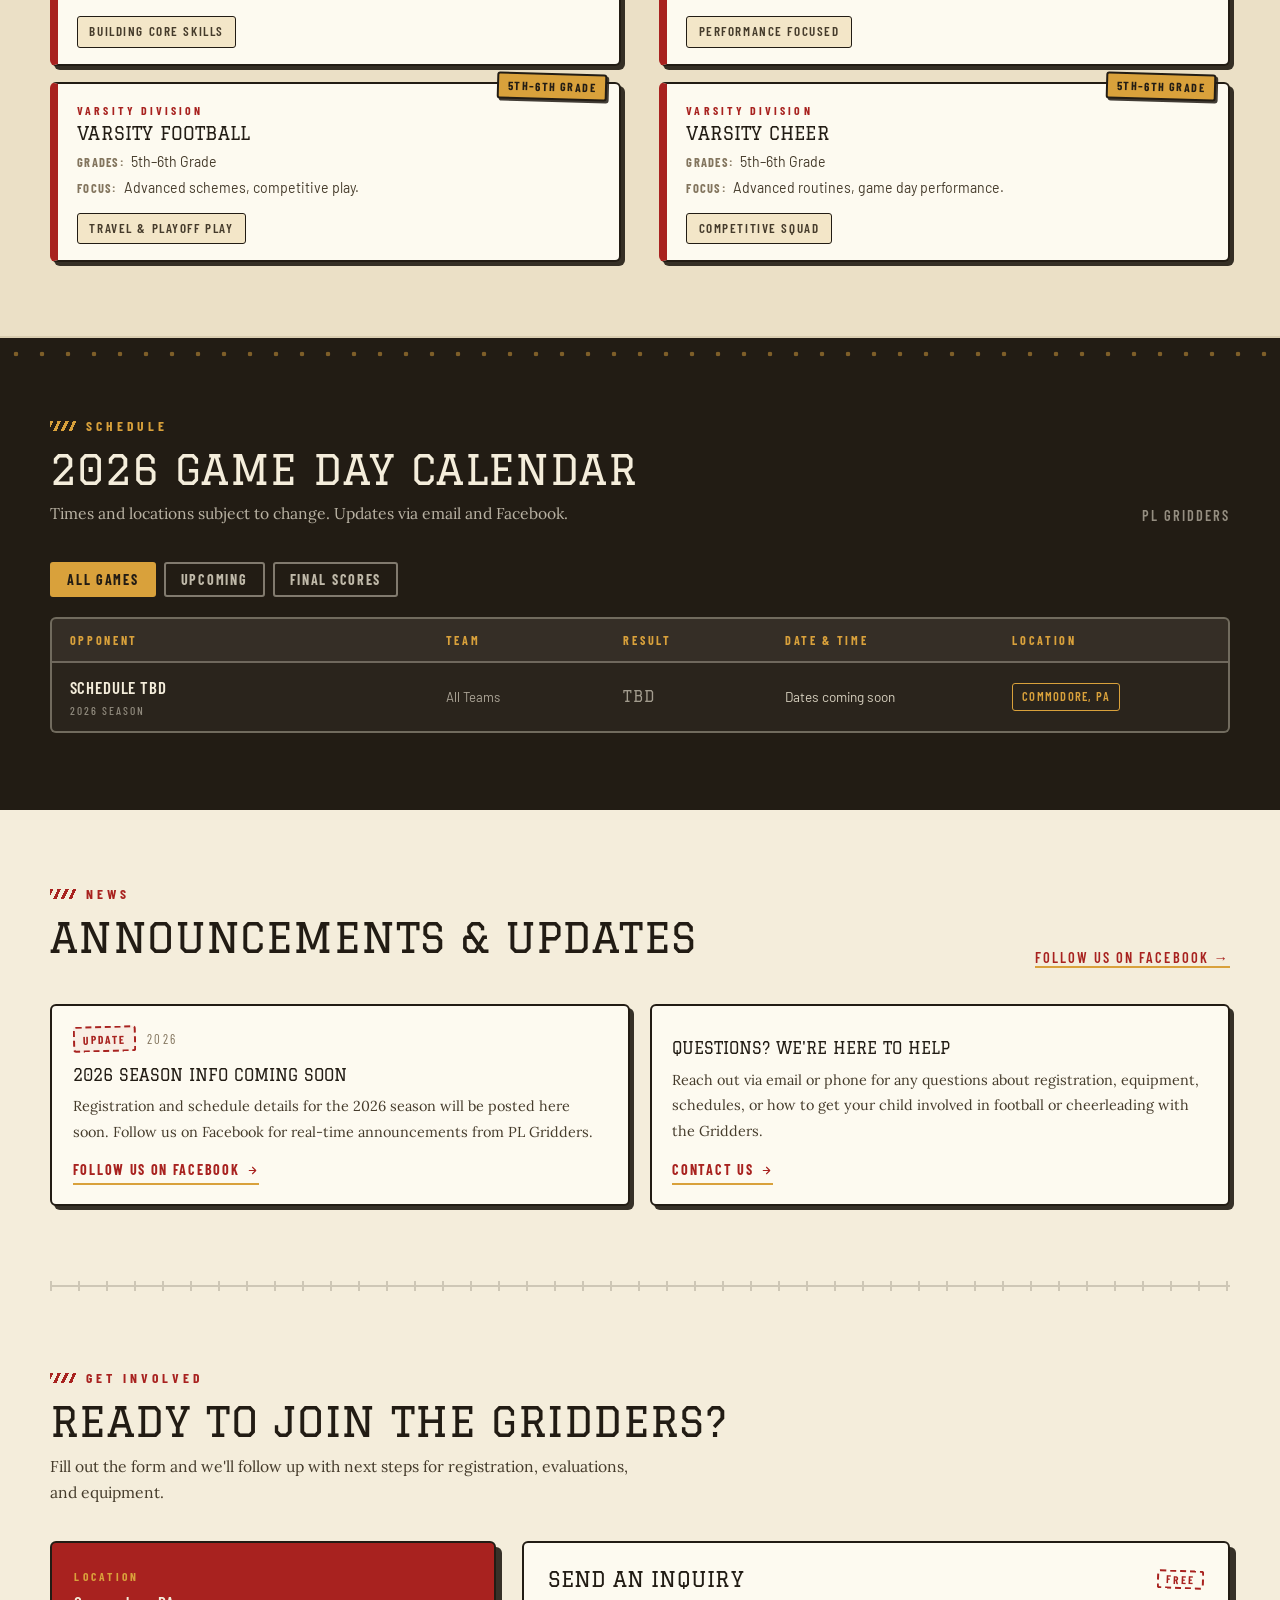
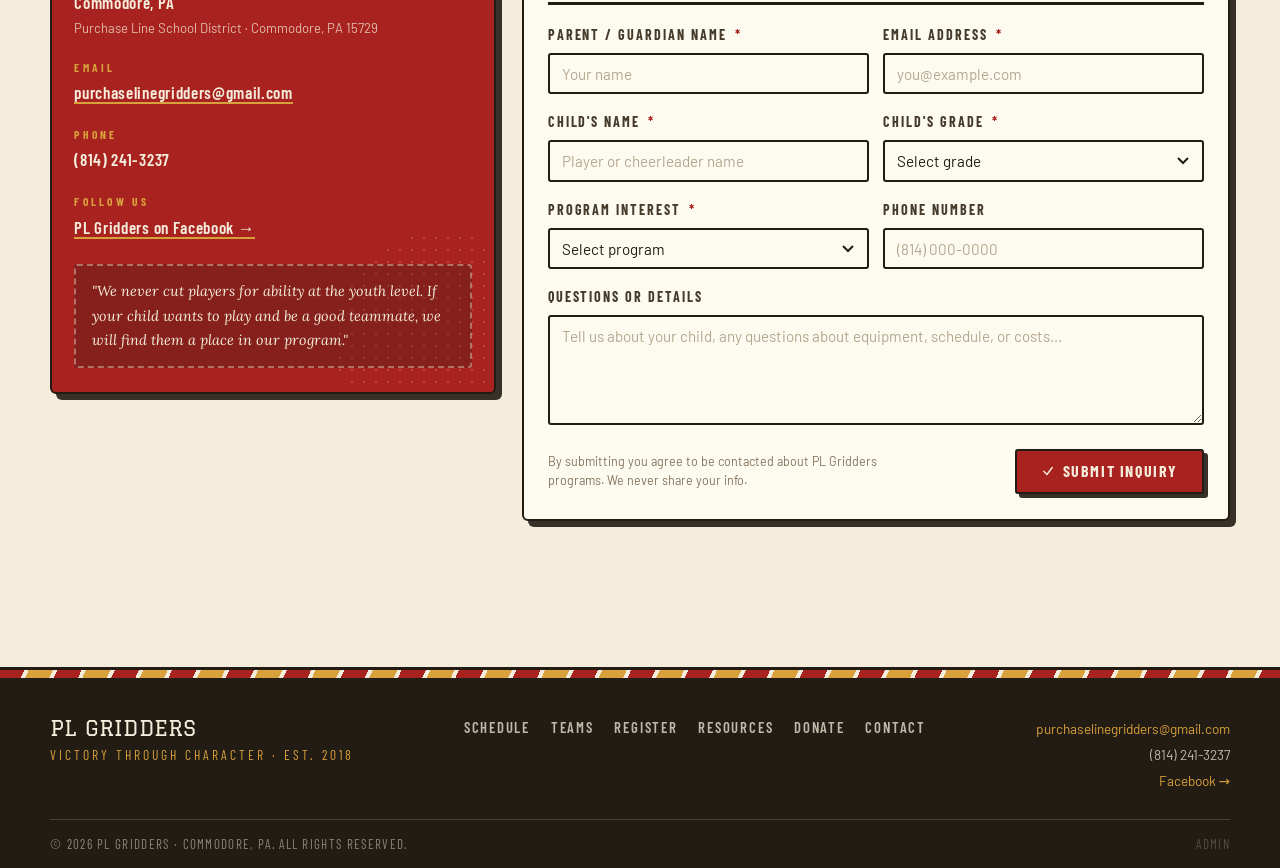
==== commit 1c7ef431: "Update site pages and add theme.css Refresh index, about, donate, register, resources pages and SETU" ====
--- a/index.html
+++ b/index.html
@@ -5,264 +5,254 @@
   <title>PL Gridders | Victory Through Character</title>
   <meta name="viewport" content="width=device-width, initial-scale=1.0">
   <meta name="description" content="PL Gridders – youth football and cheerleading in Commodore, PA. FLAG, JV, and Varsity squads for K–6th grade.">
-  <meta name="theme-color" content="#0a0608">
+  <meta name="theme-color" content="#a8221f">
   <link rel="preconnect" href="https://fonts.googleapis.com">
   <link rel="preconnect" href="https://fonts.gstatic.com" crossorigin>
-  <link href="https://fonts.googleapis.com/css2?family=Barlow+Condensed:wght@400;600;700;800&family=DM+Sans:wght@300;400;500;600&display=swap" rel="stylesheet">
+  <link href="https://fonts.googleapis.com/css2?family=Graduate&family=Barlow+Condensed:wght@500;600;700&family=Barlow:wght@400;500;600;700&family=Lora:ital,wght@0,400;0,600;1,400&display=swap" rel="stylesheet">
+  <link rel="stylesheet" href="theme.css">
   <style>
-    :root {
-      --bg:         #09060a;
-      --bg-card:    rgba(15, 8, 14, 0.97);
-      --red:        #dc2626;
-      --red-2:      #ef4444;
-      --red-3:      #fca5a5;
-      --red-soft:   rgba(220, 38, 38, 0.12);
-      --red-glow:   rgba(220, 38, 38, 0.32);
-      --red-border: rgba(220, 38, 38, 0.42);
-      --green:      #22c55e;
-      --text:       #ede9e9;
-      --muted:      #7a7080;
-      --border:     rgba(160, 110, 110, 0.18);
-      --border-med: rgba(180, 120, 120, 0.3);
-      --radius:     16px;
-      --radius-lg:  24px;
-      --shadow:     0 20px 50px rgba(0,0,0,0.85);
-      --t:          200ms ease-out;
-    }
-    *,*::before,*::after{box-sizing:border-box;margin:0;padding:0}
-    html{scroll-behavior:smooth}
-    body{font-family:'DM Sans',system-ui,sans-serif;background:var(--bg);color:var(--text);min-height:100vh;overflow-x:hidden;-webkit-font-smoothing:antialiased}
-    body::after{content:"";position:fixed;top:0;left:0;right:0;height:500px;background:radial-gradient(ellipse at 50% -10%,rgba(220,38,38,0.1),transparent 65%);pointer-events:none;z-index:0}
-    a{color:inherit;text-decoration:none}
-    button{font-family:inherit;cursor:pointer}
-    img{max-width:100%;display:block}
-    .no-scroll{overflow:hidden}
-    .container{width:min(1140px,100% - 2.5rem);margin-inline:auto;position:relative;z-index:1}
-    .display{font-family:'Barlow Condensed',sans-serif;font-weight:800;text-transform:uppercase;letter-spacing:-0.01em;line-height:0.95}
-
-    /* BUTTONS */
-    .btn{display:inline-flex;align-items:center;gap:.5rem;padding:.6rem 1.5rem;border-radius:999px;border:1px solid transparent;font-size:.82rem;font-weight:600;letter-spacing:.05em;text-transform:uppercase;white-space:nowrap;transition:all var(--t);line-height:1}
-    .btn--red{background:linear-gradient(135deg,var(--red),#991b1b);color:#fff;box-shadow:0 10px 28px var(--red-glow)}
-    .btn--red:hover{transform:translateY(-2px);box-shadow:0 16px 36px rgba(220,38,38,.5)}
-    .btn--ghost{background:transparent;border-color:var(--border-med);color:var(--text)}
-    .btn--ghost:hover{border-color:var(--red-border);color:var(--red-3);transform:translateY(-1px)}
-    .btn--outline{background:var(--red-soft);border-color:var(--red-border);color:var(--red-3)}
-    .btn--outline:hover{background:rgba(220,38,38,.2);transform:translateY(-1px)}
-    .btn--sm{padding:.38rem .95rem;font-size:.72rem}
-    .btn--lg{padding:.75rem 2rem;font-size:.88rem}
-
-    /* HEADER */
-    .site-header{position:sticky;top:0;z-index:50;backdrop-filter:blur(20px);background:rgba(9,6,10,0.91);border-bottom:1px solid var(--border)}
-    .nav{display:flex;align-items:center;justify-content:space-between;padding-block:.82rem;gap:1.5rem}
-    .brand{display:flex;align-items:center;gap:.7rem}
-    .brand-logo{width:38px;height:38px;border-radius:10px;background:linear-gradient(135deg,var(--red),#7f1d1d);display:flex;align-items:center;justify-content:center;box-shadow:0 6px 18px var(--red-glow);flex-shrink:0}
-    .brand-logo svg{width:22px;height:22px}
-    .brand-name{font-family:'Barlow Condensed',sans-serif;font-weight:800;font-size:1.05rem;letter-spacing:.06em;text-transform:uppercase;line-height:1.1}
-    .brand-sub{font-size:.6rem;text-transform:uppercase;letter-spacing:.2em;color:var(--red-3);margin-top:.05rem}
-    .nav-links{display:flex;align-items:center;gap:1.75rem;font-size:.78rem;font-weight:500;letter-spacing:.07em;text-transform:uppercase;color:var(--muted)}
-    .nav-links a{transition:color var(--t);position:relative}
-    .nav-links a::after{content:"";position:absolute;left:0;bottom:-.38rem;width:0;height:2px;border-radius:999px;background:var(--red);transition:width var(--t)}
-    .nav-links a:hover{color:var(--text)}
-    .nav-links a:hover::after{width:100%}
-    .nav-actions{display:flex;align-items:center;gap:.7rem}
-    .nav-toggle{display:none;width:38px;height:38px;border-radius:999px;border:1px solid var(--border-med);background:rgba(15,8,14,.9);align-items:center;justify-content:center}
-    .hamburger{width:18px;height:2px;background:var(--text);border-radius:999px;position:relative;transition:transform var(--t)}
-    .hamburger::before,.hamburger::after{content:"";position:absolute;left:0;width:18px;height:2px;background:inherit;border-radius:inherit;transition:transform var(--t),top var(--t),opacity var(--t)}
-    .hamburger::before{top:-6px}
-    .hamburger::after{top:6px}
-    .nav-toggle--open .hamburger{transform:rotate(45deg)}
-    .nav-toggle--open .hamburger::before{top:0;transform:rotate(-90deg)}
-    .nav-toggle--open .hamburger::after{top:0;opacity:0}
-
-    /* HERO */
-    .hero{padding:4rem 0 4.5rem;position:relative;overflow:hidden}
-    .hero::before{content:"";position:absolute;top:-20%;right:-5%;width:50%;height:130%;background:linear-gradient(155deg,rgba(220,38,38,.07) 0%,transparent 55%);clip-path:polygon(22% 0%,100% 0%,100% 100%,0% 100%);pointer-events:none}
-    .hero-inner{display:grid;grid-template-columns:minmax(0,1.3fr) minmax(0,1fr);gap:3rem;align-items:center}
-    .hero-kicker{display:inline-flex;align-items:center;gap:.45rem;padding:.25rem .75rem .25rem .35rem;border-radius:999px;background:var(--red-soft);border:1px solid var(--red-border);font-size:.67rem;font-weight:600;text-transform:uppercase;letter-spacing:.18em;color:var(--red-3);margin-bottom:1.1rem}
-    .kicker-dot{width:8px;height:8px;border-radius:999px;background:var(--red);box-shadow:0 0 0 4px rgba(220,38,38,.3);animation:pulse 2s infinite}
-    @keyframes pulse{0%,100%{box-shadow:0 0 0 4px rgba(220,38,38,.3)}50%{box-shadow:0 0 0 8px rgba(220,38,38,.1)}}
-    .hero-tagline{font-family:'Barlow Condensed',sans-serif;font-size:.85rem;font-weight:600;letter-spacing:.32em;text-transform:uppercase;color:var(--muted);margin-bottom:.9rem;display:flex;align-items:center;gap:.6rem}
-    .hero-tagline::before{content:"";display:block;width:26px;height:1.5px;background:var(--red);flex-shrink:0}
-    .hero-title{font-size:clamp(2.8rem,6vw + 1rem,5.2rem);margin-bottom:1rem}
-    .hero-title .accent{color:var(--red)}
-    .hero-subtitle{font-size:.94rem;color:var(--muted);max-width:30rem;line-height:1.7;margin-bottom:1.8rem}
-    .hero-ctas{display:flex;flex-wrap:wrap;gap:.75rem;margin-bottom:2rem}
-    .hero-stats{display:flex;gap:2rem;flex-wrap:wrap}
-    .h-stat-label{font-size:.6rem;text-transform:uppercase;letter-spacing:.2em;color:var(--muted);margin-bottom:.18rem}
-    .h-stat-value{font-family:'Barlow Condensed',sans-serif;font-weight:700;font-size:1rem;letter-spacing:.04em}
-
-    /* Hero panel */
-    .hero-panel{border-radius:var(--radius-lg);border:1px solid var(--border-med);background:var(--bg-card);padding:1.5rem;box-shadow:var(--shadow);position:relative;overflow:hidden}
-    .hero-panel::before{content:"";position:absolute;inset:0;background:radial-gradient(circle at top right,rgba(220,38,38,.07),transparent 60%);pointer-events:none}
-    .hero-field{border-radius:14px;overflow:hidden;box-shadow:0 18px 48px rgba(0,0,0,.7);position:relative;line-height:0}
+    /* ═══ HOME HERO ═══ */
+    .hero{position:relative;z-index:1;padding:4rem 0 4.2rem;overflow:hidden}
+    .hero::before{ /* faint yard-line grid */
+      content:"";position:absolute;inset:0;pointer-events:none;opacity:.05;
+      background:repeating-linear-gradient(90deg,var(--ink) 0 2px,transparent 2px 110px);
+    }
+    .hero::after{ /* gold halftone corner */
+      content:"";position:absolute;top:-80px;right:-80px;width:420px;height:420px;border-radius:50%;
+      background:radial-gradient(circle, var(--gold) 1.6px, transparent 1.6px);
+      background-size:14px 14px;opacity:.28;pointer-events:none;
+      -webkit-mask-image:radial-gradient(circle at 70% 30%, #000 0%, transparent 68%);
+              mask-image:radial-gradient(circle at 70% 30%, #000 0%, transparent 68%);
+    }
+    .hero-inner{display:grid;grid-template-columns:minmax(0,1.18fr) minmax(0,1fr);gap:3.2rem;align-items:center}
+    .hero-kicker-row{display:flex;align-items:center;gap:.8rem;margin-bottom:1.4rem;animation:fadeDown 600ms ease-out both .1s}
+    .hero-tagline{
+      font-family:'Barlow Condensed',sans-serif;font-weight:700;font-size:.95rem;
+      text-transform:uppercase;letter-spacing:.34em;color:var(--red);
+      display:flex;align-items:center;gap:.7rem;margin-bottom:.9rem;
+      animation:fadeRight 600ms ease-out both .2s;
+    }
+    .hero-tagline::before{content:"";width:34px;height:10px;flex-shrink:0;background:repeating-linear-gradient(115deg,var(--red) 0 3px,transparent 3px 7px)}
+    .hero-title{font-size:clamp(2.6rem,5.8vw + .5rem,4.9rem);margin-bottom:1.2rem;animation:fadeUp 700ms ease-out both .3s}
+    .hero-title .accent{display:block;color:var(--red);text-shadow:3px 3px 0 var(--gold-wash)}
+    .hero-title .line2{display:block;color:var(--ink)}
+    .hero-subtitle{
+      font-family:'Lora',Georgia,serif;font-size:1.04rem;color:var(--ink-2);
+      max-width:32rem;line-height:1.8;margin-bottom:1.9rem;
+      animation:fadeUp 700ms ease-out both .4s;
+    }
+    .hero-ctas{display:flex;flex-wrap:wrap;gap:.85rem;margin-bottom:2.4rem;animation:fadeUp 700ms ease-out both .5s}
+    @keyframes fadeDown{from{opacity:0;transform:translateY(-14px)}to{opacity:1;transform:none}}
+    @keyframes fadeUp{from{opacity:0;transform:translateY(18px)}to{opacity:1;transform:none}}
+    @keyframes fadeRight{from{opacity:0;transform:translateX(-18px)}to{opacity:1;transform:none}}
+    @keyframes punchIn{from{opacity:0;transform:scale(.94) rotate(.6deg)}to{opacity:1;transform:none}}
+
+    /* stat ticket stubs */
+    .hero-stats{display:flex;flex-wrap:wrap;gap:.6rem;animation:fadeUp 700ms ease-out both .6s}
+    .h-stat{
+      background:var(--card);border:2px solid var(--ink);border-radius:var(--r-sm);
+      padding:.55rem .95rem .5rem;text-align:center;box-shadow:3px 3px 0 rgba(34,28,20,.85);
+      position:relative;
+    }
+    .h-stat::before{content:"";position:absolute;top:4px;left:4px;right:4px;border-top:2px dashed var(--line)}
+    .h-stat-label{font-family:'Barlow Condensed',sans-serif;font-weight:600;font-size:.66rem;text-transform:uppercase;letter-spacing:.2em;color:var(--muted);order:2}
+    .h-stat-value{font-family:'Graduate',serif;font-size:1.25rem;color:var(--red);line-height:1.2;margin-top:.25rem}
+
+    /* hero right: framed field + next-game ticket */
+    .hero-panel{animation:punchIn 700ms ease-out both .45s}
+    .hero-field{
+      border:3px solid var(--ink);border-radius:var(--r-md);overflow:hidden;line-height:0;
+      box-shadow:var(--shadow), 12px 12px 0 rgba(217,161,59,.35);
+      transform:rotate(-1deg);background:var(--green-deep);
+    }
     .hero-field svg{display:block;width:100%;height:auto}
-    /* End zones — left and right strips */
-    .hero-next{margin-top:1rem;border-radius:14px;border:1px solid var(--border-med);background:rgba(9,6,10,.92);padding:.85rem 1rem;display:flex;align-items:center;gap:1rem}
-    .next-icon{width:36px;height:36px;border-radius:10px;background:var(--red-soft);border:1px solid var(--red-border);display:flex;align-items:center;justify-content:center;flex-shrink:0}
-    .next-icon svg{width:18px;height:18px;stroke:var(--red-3)}
-    .next-label{font-size:.6rem;text-transform:uppercase;letter-spacing:.22em;color:var(--muted)}
-    .next-opp{font-family:'Barlow Condensed',sans-serif;font-weight:700;font-size:.97rem;letter-spacing:.04em;text-transform:uppercase}
-    .next-meta{font-size:.68rem;color:var(--muted);margin-top:.1rem}
-    .next-badge{margin-left:auto;padding:.26rem .6rem;border-radius:999px;background:var(--red-soft);border:1px solid var(--red-border);font-size:.62rem;font-weight:600;text-transform:uppercase;letter-spacing:.1em;color:var(--red-3);white-space:nowrap}
-
-    /* SECTION BASE */
-    .section{padding-block:3.5rem}
-    .sk{font-size:.65rem;text-transform:uppercase;letter-spacing:.28em;color:var(--red-3);font-weight:600;margin-bottom:.4rem}
-    .st{font-size:clamp(1.8rem,3vw,2.4rem);margin-bottom:.5rem}
-    .ss{font-size:.87rem;color:var(--muted);max-width:28rem;line-height:1.7}
-    .sh{display:flex;justify-content:space-between;align-items:flex-end;gap:1.5rem;margin-bottom:2rem}
-    .sa{font-size:.76rem;color:var(--muted);text-align:right;flex-shrink:0}
-    .sa a{color:var(--red-3);font-weight:500}
-
-
-
-    /* TEAMS */
-    .teams-cols{display:grid;grid-template-columns:1fr 1fr;gap:2.5rem}
-    .col-heading{font-family:'Barlow Condensed',sans-serif;font-weight:800;font-size:.9rem;text-transform:uppercase;letter-spacing:.16em;color:var(--muted);margin-bottom:1rem;display:flex;align-items:center;gap:.55rem}
-    .col-heading svg{width:15px;height:15px;flex-shrink:0}
-    .col-heading::after{content:"";flex:1;height:1px;background:var(--border)}
-    .team-stack{display:flex;flex-direction:column;gap:.85rem}
-    .tc{border-radius:var(--radius);background:var(--bg-card);border:1px solid var(--border);padding:1.1rem 1.2rem;position:relative;overflow:hidden;transition:border-color var(--t),transform var(--t),box-shadow var(--t)}
-    .tc:hover{border-color:var(--red-border);transform:translateY(-2px);box-shadow:0 18px 40px rgba(0,0,0,.7)}
-    .tc::before{content:"";position:absolute;top:0;left:0;right:0;height:2.5px;background:linear-gradient(90deg,var(--red),var(--red-2));opacity:0;transition:opacity var(--t)}
-    .tc:hover::before{opacity:1}
-    .tc-badge{position:absolute;top:.85rem;right:.9rem;padding:.17rem .5rem;border-radius:999px;font-size:.6rem;font-weight:600;text-transform:uppercase;letter-spacing:.1em;background:var(--red-soft);border:1px solid var(--red-border);color:var(--red-3)}
-    .tc-div{font-size:.66rem;text-transform:uppercase;letter-spacing:.22em;color:var(--muted);margin-bottom:.22rem}
-    .tc-name{font-family:'Barlow Condensed',sans-serif;font-weight:800;font-size:1.25rem;text-transform:uppercase;letter-spacing:.04em;margin-bottom:.6rem}
-    .tc-info{font-size:.77rem;color:var(--muted);display:flex;flex-direction:column;gap:.22rem}
-    .tc-info strong{color:var(--text);font-weight:500}
-    .tc-foot{display:flex;align-items:center;justify-content:space-between;gap:.5rem;margin-top:.7rem}
-    .chip{padding:.18rem .58rem;border-radius:999px;border:1px solid var(--border-med);font-size:.67rem;color:var(--muted)}
-    .tc-roster{margin-top:0;border-radius:10px;background:rgba(9,6,10,.95);border:1px dashed var(--border-med);padding:.6rem .7rem;font-size:.75rem;color:var(--muted);max-height:0;overflow:hidden;opacity:0;transition:max-height 220ms ease-out,opacity 200ms ease-out,margin-top 180ms ease-out}
-    .tc--open .tc-roster{max-height:300px;opacity:1;margin-top:.65rem}
-    .r-title{font-size:.58rem;text-transform:uppercase;letter-spacing:.22em;color:var(--muted);margin-bottom:.38rem}
-    .r-chips{display:flex;flex-wrap:wrap;gap:.28rem}
-    .r-chip{padding:.16rem .52rem;border-radius:999px;border:1px solid var(--border);font-size:.67rem;color:var(--text)}
-
-    /* Loading */
-    .loading{display:flex;align-items:center;gap:.6rem;font-size:.8rem;color:var(--muted);padding:1.5rem 0}
-    .spinner{width:16px;height:16px;border-radius:999px;border:2px solid var(--border-med);border-top-color:var(--red);animation:spin .7s linear infinite}
-    @keyframes spin{to{transform:rotate(360deg)}}
-
-    /* SCHEDULE */
-    .sched-filters{display:flex;gap:.5rem;flex-wrap:wrap;margin-bottom:1.1rem}
-    .fb{border-radius:999px;padding:.32rem .9rem;background:rgba(15,8,14,.9);border:1px solid var(--border-med);color:var(--muted);font-size:.7rem;font-weight:600;letter-spacing:.08em;text-transform:uppercase;transition:all var(--t)}
-    .fb:hover{border-color:var(--red-border);color:var(--red-3)}
-    .fb--on{background:var(--red-soft);border-color:var(--red-border);color:var(--red-3);box-shadow:0 6px 18px var(--red-glow)}
-    .s-table{border-radius:var(--radius);background:var(--bg-card);border:1px solid var(--border);overflow:hidden;box-shadow:var(--shadow)}
-    .s-head,.s-row{display:grid;grid-template-columns:minmax(0,1.5fr) minmax(0,1fr) minmax(0,.85fr) minmax(0,.9fr) minmax(0,.9fr);gap:.75rem;align-items:center;padding:.72rem 1rem}
-    .s-head{background:rgba(9,4,9,.99);border-bottom:1px solid var(--border);font-size:.6rem;font-weight:600;text-transform:uppercase;letter-spacing:.2em;color:var(--muted)}
-    .s-row{border-bottom:1px solid var(--border);transition:background var(--t)}
+    .hero-next{
+      margin-top:1.4rem;display:flex;align-items:center;gap:1rem;
+      background:var(--card);border:2px solid var(--ink);border-radius:var(--r-sm);
+      box-shadow:var(--shadow-sm);padding:.85rem 1.05rem;position:relative;
+      transform:rotate(.6deg);
+    }
+    .hero-next::before{ /* ticket perforation */
+      content:"";position:absolute;top:6px;bottom:6px;right:64px;
+      border-right:2px dashed var(--line);
+    }
+    .next-icon{
+      width:42px;height:42px;flex-shrink:0;border:2px solid var(--ink);border-radius:var(--r-sm);
+      background:var(--gold);display:flex;align-items:center;justify-content:center;
+    }
+    .next-icon svg{width:20px;height:20px;stroke:var(--ink)}
+    .next-label{font-family:'Barlow Condensed',sans-serif;font-weight:700;font-size:.68rem;text-transform:uppercase;letter-spacing:.3em;color:var(--red)}
+    .next-opp{font-family:'Graduate',serif;font-size:.92rem;text-transform:uppercase;line-height:1.3;margin-top:.1rem}
+    .next-meta{font-size:.78rem;color:var(--muted);margin-top:.1rem}
+    .next-badge{
+      margin-left:auto;flex-shrink:0;width:52px;text-align:center;
+      font-family:'Barlow Condensed',sans-serif;font-weight:700;font-size:.66rem;
+      text-transform:uppercase;letter-spacing:.08em;color:var(--ink-2);line-height:1.3;
+      padding-left:.6rem;
+    }
+    @media(max-width:960px){
+      .hero{padding:2.8rem 0 3rem}
+      .hero-inner{grid-template-columns:1fr;gap:2.6rem}
+      .hero-panel{max-width:560px}
+    }
+
+    /* ═══ SECTIONS ═══ */
+    .section{padding-block:4.6rem;position:relative;z-index:1}
+    .section--band{background:var(--paper-2);border-block:2px solid var(--line)}
+
+    /* ═══ TEAMS ═══ */
+    .teams-cols{display:grid;grid-template-columns:1fr 1fr;gap:2.4rem}
+    @media(max-width:860px){.teams-cols{grid-template-columns:1fr}}
+    .col-heading{
+      display:flex;align-items:center;gap:.6rem;margin-bottom:1.1rem;
+      font-family:'Graduate',serif;font-size:1.05rem;text-transform:uppercase;
+      padding-bottom:.55rem;border-bottom:3px solid var(--ink);
+    }
+    .col-heading svg{width:20px;height:20px;color:var(--red)}
+    .team-stack{display:flex;flex-direction:column;gap:1rem}
+    .tc{
+      background:var(--card);border:2px solid var(--ink);border-radius:var(--r-md);
+      box-shadow:var(--shadow-sm);padding:1.1rem 1.2rem 1rem;position:relative;
+      border-left:8px solid var(--red);transition:transform var(--t),box-shadow var(--t);
+    }
+    .tc:hover{transform:translate(-2px,-2px);box-shadow:6px 6px 0 rgba(34,28,20,.9)}
+    .tc-badge{
+      position:absolute;top:-11px;right:12px;
+      font-family:'Barlow Condensed',sans-serif;font-weight:700;font-size:.74rem;
+      text-transform:uppercase;letter-spacing:.12em;color:var(--ink);
+      background:var(--gold);border:2px solid var(--ink);border-radius:var(--r-sm);
+      padding:.14rem .55rem;box-shadow:2px 2px 0 rgba(34,28,20,.85);transform:rotate(1.6deg);
+    }
+    .tc-div{font-family:'Barlow Condensed',sans-serif;font-weight:700;font-size:.74rem;text-transform:uppercase;letter-spacing:.26em;color:var(--red);margin-bottom:.2rem}
+    .tc-name{font-size:1.15rem;margin-bottom:.55rem}
+    .tc-info{font-size:.88rem;color:var(--ink-2);display:flex;flex-direction:column;gap:.22rem;margin-bottom:.8rem}
+    .tc-info strong{font-family:'Barlow Condensed',sans-serif;font-weight:700;text-transform:uppercase;letter-spacing:.1em;font-size:.78rem;color:var(--muted);margin-right:.25rem}
+    .tc-foot{display:flex;align-items:center;justify-content:space-between;gap:.8rem;flex-wrap:wrap}
+    .tc-roster{display:none;margin-top:.9rem;padding-top:.8rem;border-top:2px dashed var(--line)}
+    .tc--open .tc-roster{display:block}
+    .r-title{font-family:'Barlow Condensed',sans-serif;font-weight:700;font-size:.74rem;text-transform:uppercase;letter-spacing:.26em;color:var(--red);margin-bottom:.5rem}
+    .r-chips{display:flex;flex-wrap:wrap;gap:.35rem}
+    .r-chip{font-size:.8rem;padding:.18rem .55rem;background:var(--paper);border:1.5px solid var(--line);border-radius:var(--r-sm)}
+
+    /* ═══ SCOREBOARD (SCHEDULE) ═══ */
+    .scoreboard{background:var(--ink);color:var(--paper);border-block:3px solid var(--ink);position:relative}
+    .scoreboard::before{ /* scoreboard bulbs */
+      content:"";position:absolute;top:10px;left:0;right:0;height:6px;opacity:.5;
+      background:radial-gradient(circle, var(--gold) 2px, transparent 2.6px);
+      background-size:26px 6px;background-position:center;background-repeat:repeat-x;
+    }
+    .scoreboard .sk{color:var(--gold)}
+    .scoreboard .sk::before{background:repeating-linear-gradient(115deg,var(--gold) 0 3px,transparent 3px 7px)}
+    .scoreboard .st{color:var(--paper)}
+    .scoreboard .ss{color:rgba(244,237,219,.72)}
+    .scoreboard .sa{color:rgba(244,237,219,.55)}
+    .sched-filters{display:flex;gap:.5rem;margin-bottom:1.3rem;flex-wrap:wrap}
+    .filt{
+      font-family:'Barlow Condensed',sans-serif;font-weight:700;font-size:.88rem;
+      text-transform:uppercase;letter-spacing:.12em;
+      padding:.42rem .95rem;border:2px solid rgba(244,237,219,.45);border-radius:var(--r-sm);
+      background:transparent;color:rgba(244,237,219,.75);transition:all var(--t);
+    }
+    .filt:hover{border-color:var(--gold);color:var(--gold)}
+    .filt--on{background:var(--gold);border-color:var(--gold);color:var(--ink)}
+    .s-table{border:2px solid rgba(244,237,219,.35);border-radius:var(--r-md);overflow:hidden;background:rgba(244,237,219,.04)}
+    .s-head,.s-row{
+      display:grid;grid-template-columns:2.2fr 1fr .9fr 1.3fr 1.2fr;gap:.8rem;
+      padding:.7rem 1.1rem;align-items:center;
+    }
+    .s-head{
+      font-family:'Barlow Condensed',sans-serif;font-weight:700;font-size:.76rem;
+      text-transform:uppercase;letter-spacing:.22em;color:var(--gold);
+      border-bottom:2px solid rgba(244,237,219,.3);background:rgba(244,237,219,.05);
+    }
+    .s-row{border-bottom:1px dashed rgba(244,237,219,.18);font-size:.92rem}
     .s-row:last-child{border-bottom:none}
-    .s-row:hover{background:rgba(220,38,38,.03)}
-    .s-opp{font-weight:500;font-size:.82rem}
-    .s-sub{font-size:.68rem;color:var(--muted);margin-top:.1rem}
-    .s-tag{display:inline-block;padding:.18rem .52rem;border-radius:999px;font-size:.63rem;font-weight:600;border:1px solid var(--border);color:var(--muted)}
-    .s-tag--home{background:rgba(34,197,94,.1);border-color:rgba(34,197,94,.45);color:#86efac}
-    .r-win{color:#4ade80;font-weight:600}
-    .r-loss{color:#f87171;font-weight:600}
-    .s-empty{padding:1.5rem 1rem;font-size:.8rem;color:var(--muted);display:none}
+    .s-row:hover{background:rgba(244,237,219,.05)}
+    .s-opp{font-family:'Barlow Condensed',sans-serif;font-weight:600;font-size:1.05rem;text-transform:uppercase;letter-spacing:.05em;display:flex;flex-direction:column}
+    .s-sub{font-size:.72rem;letter-spacing:.18em;color:rgba(244,237,219,.5);font-weight:500}
+    .s-team{font-size:.82rem;color:rgba(244,237,219,.65)}
+    .s-date{font-size:.85rem;color:rgba(244,237,219,.85)}
+    .s-res{font-family:'Graduate',serif;font-size:.95rem;letter-spacing:.04em;color:rgba(244,237,219,.6)}
+    .r-win{color:#7fc98f}
+    .r-loss{color:#f0857f}
+    .s-tag{
+      display:inline-block;font-family:'Barlow Condensed',sans-serif;font-weight:600;
+      font-size:.78rem;text-transform:uppercase;letter-spacing:.1em;
+      padding:.18rem .55rem;border:1.5px solid rgba(244,237,219,.35);border-radius:var(--r-sm);
+      color:rgba(244,237,219,.8);
+    }
+    .s-tag--home{border-color:var(--gold);color:var(--gold)}
+    .s-empty{display:none;padding:1.4rem;text-align:center;color:rgba(244,237,219,.55);font-family:'Barlow Condensed',sans-serif;text-transform:uppercase;letter-spacing:.16em}
     .s-empty.on{display:block}
-
-    /* HOW IT WORKS */
-    /* REGISTRATION */
-    .rc{border-radius:var(--radius);background:rgba(9,4,9,.98);border:1px solid var(--border);padding:1.5rem;display:flex;flex-direction:column;gap:.5rem;transition:border-color var(--t),transform var(--t),box-shadow var(--t);position:relative;overflow:hidden}
-    .rc:hover{transform:translateY(-3px);box-shadow:var(--shadow)}
-    .rc-grades{font-size:.77rem;color:var(--muted)}
-    .rc-note{font-size:.68rem;color:var(--muted)}
-    .rc-perks{display:flex;flex-direction:column;gap:.28rem;margin-block:.5rem}
-    .rc-perk{display:flex;align-items:center;gap:.42rem;font-size:.75rem;color:var(--muted)}
-    .reg-info h3{font-family:'Barlow Condensed',sans-serif;font-weight:800;font-size:1.05rem;text-transform:uppercase;letter-spacing:.06em;margin-bottom:.75rem}
-    .ti{border-radius:10px;background:var(--bg-card);border:1px solid var(--border);padding:.65rem .75rem;font-size:.77rem}
-    .ti-time{color:var(--muted)}
-
-    /* GALLERY */
-
-    /* NEWS */
-    .news-grid{display:grid;grid-template-columns:repeat(2,minmax(0,1fr));gap:1.1rem}
-    .nc{border-radius:var(--radius);background:var(--bg-card);border:1px solid var(--border);padding:1.25rem 1.35rem;display:flex;flex-direction:column;gap:.5rem;transition:border-color var(--t),transform var(--t)}
-    .nc:hover{border-color:var(--red-border);transform:translateY(-2px)}
-    .n-meta{display:flex;gap:.6rem;align-items:center;font-size:.68rem;color:var(--muted)}
-    .nbadge{padding:.12rem .5rem;border-radius:999px;font-size:.59rem;font-weight:600;text-transform:uppercase;letter-spacing:.12em;background:var(--red-soft);border:1px solid var(--red-border);color:var(--red-3)}
-    .n-title{font-family:'Barlow Condensed',sans-serif;font-weight:700;font-size:1.1rem;text-transform:uppercase;letter-spacing:.03em}
-    .n-body{font-size:.82rem;color:var(--muted);line-height:1.7}
-    .n-link{display:inline-flex;align-items:center;gap:.3rem;font-size:.73rem;color:var(--red-3);font-weight:500;margin-top:.15rem}
-
-    /* CONTACT */
-    .con-grid{display:grid;grid-template-columns:minmax(0,1fr) minmax(0,1.4fr);gap:2rem;align-items:flex-start}
-    .cp{border-radius:var(--radius);background:var(--bg-card);border:1px solid var(--border);padding:1.5rem;display:flex;flex-direction:column;gap:1rem}
-    .cl{font-size:.6rem;text-transform:uppercase;letter-spacing:.22em;color:var(--muted)}
-    .cv{font-size:.87rem;color:var(--text)}
-    .cn{font-size:.73rem;color:var(--muted)}
-    .c-hi{border-radius:10px;background:var(--red-soft);border:1px solid var(--red-border);padding:.75rem;font-size:.8rem;color:#fecaca;line-height:1.6}
-    .cf{border-radius:var(--radius);background:var(--bg-card);border:1px solid var(--border-med);padding:1.5rem;box-shadow:var(--shadow)}
-    .cf-title{font-family:'Barlow Condensed',sans-serif;font-weight:700;font-size:1.1rem;text-transform:uppercase;letter-spacing:.05em;margin-bottom:1rem}
-    .fg{display:grid;grid-template-columns:repeat(2,minmax(0,1fr));gap:.75rem;margin-bottom:.75rem}
-    .ff{display:flex;flex-direction:column;gap:.22rem}
-    .fl{font-size:.7rem;color:rgba(209,213,219,.85)}
-    .fl span{color:#f87171;margin-left:.1rem}
-    .fi,.fs,.fta{border-radius:10px;border:1px solid var(--border-med);background:rgba(9,4,9,.97);padding:.54rem .7rem;color:var(--text);font-size:.82rem;font-family:inherit;outline:none;transition:border-color var(--t),box-shadow var(--t)}
-    .fi::placeholder,.fta::placeholder{color:rgba(120,110,120,.65)}
-    .fi:focus,.fs:focus,.fta:focus{border-color:var(--red-border);box-shadow:0 0 0 1px rgba(220,38,38,.28)}
-    .fta{min-height:88px;resize:vertical}
-    .fs option{background:#09040a}
-    .cf-foot{display:flex;justify-content:space-between;align-items:center;gap:1rem;flex-wrap:wrap;margin-top:.75rem}
-    .cf-fn{font-size:.68rem;color:var(--muted);max-width:22rem;line-height:1.5}
-    .f-ok{display:none;margin-top:.75rem;padding:.65rem .75rem;border-radius:10px;background:rgba(34,197,94,.08);border:1px solid rgba(34,197,94,.35);font-size:.77rem;color:#86efac}
+    @media(max-width:760px){
+      .s-head{display:none}
+      .s-row{grid-template-columns:1fr 1fr;gap:.35rem .8rem;padding:.85rem 1rem}
+      .s-row>:nth-child(1){grid-column:1/-1}
+    }
+
+    /* ═══ NEWS ═══ */
+    .news-grid{display:grid;grid-template-columns:repeat(auto-fit,minmax(290px,1fr));gap:1.2rem}
+    .nc{
+      background:var(--card);border:2px solid var(--ink);border-radius:var(--r-md);
+      box-shadow:var(--shadow-sm);padding:1.25rem 1.3rem 1.15rem;
+      display:flex;flex-direction:column;transition:transform var(--t),box-shadow var(--t);
+    }
+    .nc:hover{transform:translate(-2px,-2px);box-shadow:6px 6px 0 rgba(34,28,20,.9)}
+    .n-meta{display:flex;align-items:center;gap:.7rem;margin-bottom:.7rem;font-family:'Barlow Condensed',sans-serif;font-size:.8rem;text-transform:uppercase;letter-spacing:.16em;color:var(--muted)}
+    .nbadge{
+      font-weight:700;font-size:.72rem;letter-spacing:.18em;color:var(--red);
+      border:2px dashed var(--red);border-radius:var(--r-sm);padding:.12rem .5rem;
+      transform:rotate(-1.5deg);background:rgba(168,34,31,.05);
+    }
+    .n-title{font-family:'Graduate',serif;font-weight:400;font-size:1.02rem;text-transform:uppercase;line-height:1.35;margin-bottom:.55rem}
+    .n-body{font-family:'Lora',Georgia,serif;font-size:.9rem;color:var(--ink-2);line-height:1.75;flex:1;margin-bottom:.9rem}
+    .n-link{
+      display:inline-flex;align-items:center;gap:.4rem;align-self:flex-start;
+      font-family:'Barlow Condensed',sans-serif;font-weight:700;font-size:.88rem;
+      text-transform:uppercase;letter-spacing:.12em;color:var(--red);
+      border-bottom:2px solid var(--gold);padding-bottom:.1rem;transition:color var(--t);
+    }
+    .n-link:hover{color:var(--red-deep)}
+
+    /* ═══ CONTACT ═══ */
+    .con-grid{display:grid;grid-template-columns:minmax(0,.85fr) minmax(0,1.35fr);gap:1.6rem;align-items:start}
+    @media(max-width:880px){.con-grid{grid-template-columns:1fr}}
+    .cp{
+      background:var(--red);color:var(--paper);border:2px solid var(--ink);border-radius:var(--r-md);
+      box-shadow:var(--shadow);padding:1.5rem 1.4rem;display:flex;flex-direction:column;gap:1.15rem;
+      position:relative;overflow:hidden;
+    }
+    .cp::after{
+      content:"";position:absolute;bottom:-60px;right:-60px;width:220px;height:220px;border-radius:50%;
+      background:radial-gradient(circle, rgba(244,237,219,.35) 1.4px, transparent 1.4px);
+      background-size:12px 12px;opacity:.5;pointer-events:none;
+    }
+    .cl{font-family:'Barlow Condensed',sans-serif;font-weight:700;font-size:.72rem;text-transform:uppercase;letter-spacing:.28em;color:var(--gold);margin-bottom:.2rem}
+    .cv{font-family:'Barlow Condensed',sans-serif;font-weight:600;font-size:1.06rem;letter-spacing:.04em}
+    .cv a{border-bottom:2px solid var(--gold)}
+    .cn{font-size:.82rem;color:rgba(244,237,219,.75);margin-top:.15rem}
+    .c-hi{
+      margin-top:.3rem;background:rgba(34,28,20,.25);border:2px dashed rgba(244,237,219,.4);
+      border-radius:var(--r-sm);padding:.85rem .95rem;
+      font-family:'Lora',Georgia,serif;font-style:italic;font-size:.9rem;line-height:1.7;
+      position:relative;z-index:1;
+    }
+    .cf{
+      background:var(--card);border:2px solid var(--ink);border-radius:var(--r-md);
+      box-shadow:var(--shadow);padding:1.6rem 1.5rem;
+    }
+    .cf-title{font-size:1.3rem;margin-bottom:1.2rem;padding-bottom:.7rem;border-bottom:3px solid var(--ink);display:flex;align-items:center;justify-content:space-between;gap:1rem}
+    .cf-title::after{content:"FREE";font-family:'Barlow Condensed',sans-serif;font-weight:700;font-size:.7rem;letter-spacing:.2em;color:var(--red);border:2px dashed var(--red);padding:.1rem .45rem;border-radius:var(--r-sm);transform:rotate(2deg)}
+    .fg{display:grid;grid-template-columns:1fr 1fr;gap:0 .9rem}
+    @media(max-width:640px){.fg{grid-template-columns:1fr}}
+    .cf-foot{display:flex;align-items:center;justify-content:space-between;gap:1rem;flex-wrap:wrap;margin-top:.4rem}
+    .cf-fn{font-size:.78rem;color:var(--muted);max-width:24rem;line-height:1.5}
+    .f-ok{
+      display:none;margin-top:1rem;padding:.8rem 1rem;border:2px solid var(--green);
+      border-radius:var(--r-sm);background:rgba(47,107,60,.08);color:var(--green-deep);
+      font-weight:600;font-size:.92rem;
+    }
     .f-ok.on{display:block}
-
-    /* LIGHTBOX */
-    .lb{position:fixed;inset:0;background:rgba(9,4,9,.97);display:none;align-items:center;justify-content:center;padding:1rem;z-index:60;backdrop-filter:blur(18px)}
-    .lb--on{display:flex}
-    .lb-in{width:min(700px,100%);border-radius:18px;background:var(--bg-card);border:1px solid var(--border-med);overflow:hidden;box-shadow:0 30px 80px rgba(0,0,0,.95)}
-    .lb-img{max-height:360px;overflow:hidden}
-    .lb-img img{width:100%;height:100%;object-fit:cover}
-    .lb-bar{display:flex;justify-content:space-between;align-items:center;gap:1rem;padding:.75rem 1rem;font-size:.82rem;color:var(--text)}
-    .lb-x{width:30px;height:30px;border-radius:999px;border:1px solid var(--border-med);background:rgba(9,4,9,.9);display:flex;align-items:center;justify-content:center;font-size:1.1rem;color:var(--text);transition:all var(--t)}
-    .lb-x:hover{background:var(--red-soft);border-color:var(--red-border);color:var(--red-3)}
-
-    /* FOOTER */
-    .site-footer{padding-block:1.75rem;border-top:1px solid var(--border);font-size:.74rem;color:var(--muted)}
-    .fi-r{display:flex;justify-content:space-between;align-items:center;gap:1rem;flex-wrap:wrap}
-    .f-links{display:flex;gap:1rem;flex-wrap:wrap}
-    .f-links a{transition:color var(--t)}
-    .f-links a:hover{color:var(--text)}
-    .f-soc{display:flex;gap:.5rem;align-items:center}
-    .soc-btn{width:30px;height:30px;border-radius:999px;border:1px solid var(--border);background:rgba(15,8,14,.95);display:flex;align-items:center;justify-content:center;transition:all var(--t)}
-    .soc-btn svg{width:13px;height:13px;stroke:var(--muted)}
-    .soc-btn:hover{border-color:var(--red-border);background:var(--red-soft)}
-    .soc-btn:hover svg{stroke:var(--red-3)}
-
-    /* REVEAL */
-    .reveal{opacity:0;transform:translateY(28px);transition:opacity 440ms ease-out,transform 440ms ease-out}
-    .revealed{opacity:1;transform:none}
-
-    /* RESPONSIVE */
-    @media(max-width:960px){
-      .hero-inner{grid-template-columns:1fr;gap:2rem}
-      .hero-right{max-width:460px}
-      .teams-cols{grid-template-columns:1fr;gap:2rem}
-      .con-grid{grid-template-columns:1fr}
-      .s-head,.s-row{grid-template-columns:minmax(0,1.5fr) minmax(0,1fr) minmax(0,1fr) minmax(0,1fr)}
-      .s-head span:nth-child(2),.s-row>span:nth-child(2){display:none}
-    }
-    @media(max-width:768px){
-      .nav-links{position:fixed;inset:0 0 auto;padding:4.5rem 1.75rem 1.5rem;flex-direction:column;align-items:flex-start;background:rgba(9,4,9,.99);backdrop-filter:blur(20px);transform:translateY(-100%);opacity:0;pointer-events:none;transition:transform 260ms ease-out,opacity 220ms ease-out;gap:1.25rem;font-size:1rem;z-index:49}
-      .nav-links--open{transform:none;opacity:1;pointer-events:auto}
-      .nav-actions{display:none}
-      .nav-toggle{display:flex}
-      .news-grid{grid-template-columns:1fr}
-      .sh{flex-direction:column;align-items:flex-start}
-      .sa{text-align:left}
-      .fg{grid-template-columns:1fr}
-      .s-head,.s-row{grid-template-columns:minmax(0,1.4fr) minmax(0,1fr) minmax(0,1fr)}
-      .s-head span:nth-child(4),.s-row>span:nth-child(4){display:none}
-    }
-    @media(max-width:520px){
-      .s-head,.s-row{grid-template-columns:minmax(0,1.6fr) minmax(0,1fr)}
-      .s-head span:nth-child(3),.s-row>span:nth-child(3){display:none}
-      .fi-r{flex-direction:column;align-items:flex-start}
-    }
   </style>
 </head>
 <body>
@@ -306,12 +296,9 @@
     tryoutDates:   "Dates TBD – check back soon",
     parentMeeting: "TBD – details sent via email",
     divisions: [
-      // stripeLink: paste your Stripe Payment Link URL for each division
-      // Create at: dashboard.stripe.com → Payment Links → + New
-      // Add custom fields in Stripe: Player Name, Phone, Grade, Jersey Size
-      { id:"flag",    level:"FLAG Division",    name:"Flag Gridders",    grades:"Kindergarten – 2nd Grade",  fee:"$--",  feeNote:"Paid securely via Stripe", stripeLink:"https://buy.stripe.com/REPLACE_FLAG",    tryoutTime:"TBD", featured:false },
-      { id:"jv",      level:"JV Division",      name:"JV Gridders",      grades:"3rd – 4th Grade",           fee:"$--",  feeNote:"Paid securely via Stripe", stripeLink:"https://buy.stripe.com/REPLACE_JV",      tryoutTime:"TBD", featured:true  },
-      { id:"varsity", level:"Varsity Division",  name:"Varsity Gridders", grades:"5th – 6th Grade",           fee:"$--",  feeNote:"Paid securely via Stripe", stripeLink:"https://buy.stripe.com/REPLACE_VARSITY", tryoutTime:"TBD", featured:false },
+      { id:"flag",    level:"FLAG Division",    name:"Flag Gridders",    grades:"Kindergarten – 2nd Grade",  fee:"$--",  feeNote:"Paid securely via Stripe", stripeLink:"https://buy.stripe.com/bJe28r2Qy5PRcXs5AU2VG03", tryoutTime:"TBD", featured:false },
+      { id:"jv",      level:"JV Division",      name:"JV Gridders",      grades:"3rd – 4th Grade",           fee:"$--",  feeNote:"Paid securely via Stripe", stripeLink:"https://buy.stripe.com/bJe28r2Qy5PRcXs5AU2VG03", tryoutTime:"TBD", featured:true  },
+      { id:"varsity", level:"Varsity Division",  name:"Varsity Gridders", grades:"5th – 6th Grade",           fee:"$--",  feeNote:"Paid securely via Stripe", stripeLink:"https://buy.stripe.com/bJe28r2Qy5PRcXs5AU2VG03", tryoutTime:"TBD", featured:false },
     ],
     perks:[
       "Football & cheerleading squads",
@@ -320,9 +307,11 @@
       "Instant receipt emailed to you",
     ],
   },
-  // ── CONTACT FORM (Web3Forms — free, 250/mo) ─────────────────
-  // Get your free key at https://web3forms.com → enter purchaselinegridders@gmail.com
-  web3formsKey: "YOUR_WEB3FORMS_KEY",
+  // ── CONTACT FORM ─────────────────────────────────────────────
+  // Inquiries are sent via Web3Forms (same key as register/donate).
+  // Can be overridden from the Settings sheet ("Web3Forms Key").
+  web3formsKey: "2f112d65-7fc7-447b-a597-4b55505c911c",
+  formSubmitEmail: "purchaselinegridders@gmail.com",
   sheets: {
     id:       "1uf_RiluRt0-WLpasKP8bmxPfMWNPgERO0pxbxk_4xcQ",
     schedule: "Schedule",
@@ -332,18 +321,33 @@
 };
 </script>
 
+<!-- TOP STRIPE -->
+<div class="top-stripe">
+  <div class="container">
+    <span>★ Victory Through Character</span>
+    <div class="ts-right">
+      <span class="ts-hide" id="ts-loc">Commodore, PA</span>
+      <a href="https://www.facebook.com/Purchase-Line-Little-Gridders-313146252057597" target="_blank" rel="noopener">Facebook</a>
+    </div>
+  </div>
+</div>
+
 <!-- HEADER -->
 <header class="site-header" id="top">
   <div class="container">
     <nav class="nav">
       <a href="#home" class="brand">
         <div class="brand-logo">
-          <svg viewBox="0 0 24 24" fill="none" xmlns="http://www.w3.org/2000/svg">
-            <ellipse cx="12" cy="12" rx="9" ry="5.8" fill="rgba(255,255,255,0.92)"/>
-            <line x1="3" y1="12" x2="21" y2="12" stroke="#7f1d1d" stroke-width="1.2" stroke-dasharray="3 2"/>
-            <line x1="12" y1="6.2" x2="12" y2="17.8" stroke="#7f1d1d" stroke-width="1.2"/>
-            <line x1="7.5" y1="8" x2="7.5" y2="16" stroke="#7f1d1d" stroke-width="0.9"/>
-            <line x1="16.5" y1="8" x2="16.5" y2="16" stroke="#7f1d1d" stroke-width="0.9"/>
+          <svg viewBox="0 0 48 48" xmlns="http://www.w3.org/2000/svg" aria-hidden="true">
+            <path d="M24 2.5 43 8.5v17c0 11-8.6 17.6-19 20-10.4-2.4-19-9-19-20v-17Z" fill="#a8221f" stroke="#221c14" stroke-width="2.4" stroke-linejoin="round"/>
+            <path d="M24 7.5 38.5 12v13.2c0 8.6-6.6 13.8-14.5 15.8-7.9-2-14.5-7.2-14.5-15.8V12Z" fill="none" stroke="#d9a13b" stroke-width="1.6"/>
+            <g transform="rotate(-18 24 24)">
+              <ellipse cx="24" cy="24" rx="11" ry="7" fill="#f4eddb" stroke="#221c14" stroke-width="1.8"/>
+              <line x1="18" y1="24" x2="30" y2="24" stroke="#a8221f" stroke-width="1.4"/>
+              <line x1="20.5" y1="22" x2="20.5" y2="26" stroke="#a8221f" stroke-width="1.2"/>
+              <line x1="24" y1="22" x2="24" y2="26" stroke="#a8221f" stroke-width="1.2"/>
+              <line x1="27.5" y1="22" x2="27.5" y2="26" stroke="#a8221f" stroke-width="1.2"/>
+            </g>
           </svg>
         </div>
         <div>
@@ -353,13 +357,14 @@
       </a>
       <button class="nav-toggle" id="nav-toggle" aria-label="Toggle menu"><span class="hamburger"></span></button>
       <div class="nav-links" id="nav-links">
-        <a href="#home">Home</a>
+        <a href="#home" class="on">Home</a>
         <a href="#teams">Teams</a>
         <a href="#schedule">Schedule</a>
         <a href="resources.html">Resources</a>
         <a href="donate.html">Donate</a>
         <a href="about.html">About</a>
         <a href="#contact">Contact</a>
+        <a href="register.html" class="nav-reg">Register Now</a>
       </div>
       <div class="nav-actions">
         <button class="btn btn--ghost btn--sm" onclick="goTo('schedule')">Schedule</button>
@@ -369,15 +374,29 @@
   </div>
 </header>
 
+<!-- PENNANT BUNTING -->
+<div class="bunting" aria-hidden="true">
+  <svg preserveAspectRatio="none" viewBox="0 0 1200 26" xmlns="http://www.w3.org/2000/svg">
+    <defs>
+      <pattern id="pennants" x="0" y="0" width="120" height="26" patternUnits="userSpaceOnUse">
+        <path d="M0 0h40L20 24Z"   fill="#a8221f" stroke="#221c14" stroke-width="1.4"/>
+        <path d="M40 0h40L60 24Z"  fill="#f4eddb" stroke="#221c14" stroke-width="1.4"/>
+        <path d="M80 0h40L100 24Z" fill="#d9a13b" stroke="#221c14" stroke-width="1.4"/>
+      </pattern>
+    </defs>
+    <rect width="1200" height="26" fill="url(#pennants)"/>
+  </svg>
+</div>
+
 <!-- HERO -->
 <section class="hero" id="home">
   <div class="container hero-inner">
     <div>
-      <div class="hero-kicker"><span class="kicker-dot"></span><span id="hero-kicker">2026 Season · Registration Open</span></div>
+      <div class="hero-kicker-row"><span class="sticker" id="hero-kicker">2026 Season · Registration Open</span></div>
       <div class="hero-tagline" id="hero-tagline">Victory Through Character</div>
       <h1 class="display hero-title">
-        <span class="accent" id="hero-line1">Purchase Line</span><br>
-        <span id="hero-line2">Little Gridders</span>
+        <span class="accent" id="hero-line1">Purchase Line</span>
+        <span class="line2" id="hero-line2">Little Gridders</span>
       </h1>
       <p class="hero-subtitle" id="hero-sub">Youth football and cheerleading in Commodore, PA. FLAG, JV, and Varsity squads for Kindergarten through 6th grade — building champions on and off the field.</p>
       <div class="hero-ctas">
@@ -392,160 +411,50 @@
     <div class="hero-right">
       <div class="hero-panel">
         <div class="hero-field" id="hero-field">
-          <div class="field-badge"><span class="field-badge-dot"></span>Commodore, PA</div>
           <svg viewBox="0 0 1200 530" xmlns="http://www.w3.org/2000/svg" role="img" aria-label="Football field diagram">
             <defs>
-              <!-- Alternating grass stripes -->
-              <pattern id="stripe" x="0" y="0" width="100" height="530" patternUnits="userSpaceOnUse">
-                <rect x="0" y="0" width="50" height="530" fill="#15803d"/>
-                <rect x="50" y="0" width="50" height="530" fill="#166534"/>
-              </pattern>
-              <!-- End zone stripes - slightly darker -->
-              <pattern id="ezstripe" x="0" y="0" width="20" height="530" patternUnits="userSpaceOnUse">
-                <rect x="0" y="0" width="10" height="530" fill="#14532d"/>
-                <rect x="10" y="0" width="10" height="530" fill="#166534"/>
+              <pattern id="grass" x="100" y="0" width="200" height="530" patternUnits="userSpaceOnUse">
+                <rect x="0"   y="0" width="100" height="530" fill="#2f6b3c"/>
+                <rect x="100" y="0" width="100" height="530" fill="#2a6136"/>
               </pattern>
             </defs>
-
-            <!-- ── PLAY FIELD (100px–1100px = 1000px wide) ── -->
-            <rect x="100" y="0" width="1000" height="530" fill="url(#stripe)"/>
-
-            <!-- ── LEFT END ZONE ── -->
-            <rect x="0" y="0" width="100" height="530" fill="url(#ezstripe)"/>
-            <!-- End zone border lines -->
-            <line x1="100" y1="0" x2="100" y2="530" stroke="white" stroke-width="3"/>
-            <line x1="0"   y1="0" x2="0"   y2="530" stroke="white" stroke-width="3"/>
-            <!-- Left end zone text -->
-            <text x="50" y="285" font-family="Arial Black, Arial" font-weight="900" font-size="38" fill="rgba(255,255,255,.55)" text-anchor="middle" dominant-baseline="middle" transform="rotate(-90,50,285)" letter-spacing="6">GRIDDERS</text>
-
-            <!-- ── RIGHT END ZONE ── -->
-            <rect x="1100" y="0" width="100" height="530" fill="url(#ezstripe)"/>
-            <line x1="1100" y1="0" x2="1100" y2="530" stroke="white" stroke-width="3"/>
-            <line x1="1200" y1="0" x2="1200" y2="530" stroke="white" stroke-width="3"/>
-            <text x="1150" y="285" font-family="Arial Black, Arial" font-weight="900" font-size="38" fill="rgba(255,255,255,.55)" text-anchor="middle" dominant-baseline="middle" transform="rotate(90,1150,285)" letter-spacing="6">GRIDDERS</text>
-
-            <!-- ── OUTER FIELD BORDER ── -->
-            <rect x="0" y="0" width="1200" height="530" fill="none" stroke="white" stroke-width="3"/>
-
-            <!-- ── 10-YARD LINE BORDERS (sidelines of play field) ── -->
-            <!-- Top & bottom sidelines -->
-            <line x1="100" y1="0"   x2="1100" y2="0"   stroke="white" stroke-width="3"/>
-            <line x1="100" y1="530" x2="1100" y2="530" stroke="white" stroke-width="3"/>
-
-            <!-- ── YARD LINES every 10 yards (9 interior lines) ── -->
-            <!-- Each 10 yards = 100px. Lines at: 200,300,400,500,600,700,800,900,1000 -->
-            <line x1="200"  y1="0" x2="200"  y2="530" stroke="rgba(255,255,255,.7)" stroke-width="2"/>
-            <line x1="300"  y1="0" x2="300"  y2="530" stroke="rgba(255,255,255,.7)" stroke-width="2"/>
-            <line x1="400"  y1="0" x2="400"  y2="530" stroke="rgba(255,255,255,.7)" stroke-width="2"/>
-            <line x1="500"  y1="0" x2="500"  y2="530" stroke="rgba(255,255,255,.7)" stroke-width="2"/>
-            <!-- 50 yard line — brighter -->
-            <line x1="600"  y1="0" x2="600"  y2="530" stroke="white" stroke-width="3"/>
-            <line x1="700"  y1="0" x2="700"  y2="530" stroke="rgba(255,255,255,.7)" stroke-width="2"/>
-            <line x1="800"  y1="0" x2="800"  y2="530" stroke="rgba(255,255,255,.7)" stroke-width="2"/>
-            <line x1="900"  y1="0" x2="900"  y2="530" stroke="rgba(255,255,255,.7)" stroke-width="2"/>
-            <line x1="1000" y1="0" x2="1000" y2="530" stroke="rgba(255,255,255,.7)" stroke-width="2"/>
-
-            <!-- ── 5-YARD LINES (shorter tick marks at sidelines only) ── -->
-            <line x1="150" y1="0" x2="150" y2="18" stroke="rgba(255,255,255,.5)" stroke-width="1.5"/>
-            <line x1="150" y1="530" x2="150" y2="512" stroke="rgba(255,255,255,.5)" stroke-width="1.5"/>
-            <line x1="250" y1="0" x2="250" y2="18" stroke="rgba(255,255,255,.5)" stroke-width="1.5"/>
-            <line x1="250" y1="530" x2="250" y2="512" stroke="rgba(255,255,255,.5)" stroke-width="1.5"/>
-            <line x1="350" y1="0" x2="350" y2="18" stroke="rgba(255,255,255,.5)" stroke-width="1.5"/>
-            <line x1="350" y1="530" x2="350" y2="512" stroke="rgba(255,255,255,.5)" stroke-width="1.5"/>
-            <line x1="450" y1="0" x2="450" y2="18" stroke="rgba(255,255,255,.5)" stroke-width="1.5"/>
-            <line x1="450" y1="530" x2="450" y2="512" stroke="rgba(255,255,255,.5)" stroke-width="1.5"/>
-            <line x1="550" y1="0" x2="550" y2="18" stroke="rgba(255,255,255,.5)" stroke-width="1.5"/>
-            <line x1="550" y1="530" x2="550" y2="512" stroke="rgba(255,255,255,.5)" stroke-width="1.5"/>
-            <line x1="650" y1="0" x2="650" y2="18" stroke="rgba(255,255,255,.5)" stroke-width="1.5"/>
-            <line x1="650" y1="530" x2="650" y2="512" stroke="rgba(255,255,255,.5)" stroke-width="1.5"/>
-            <line x1="750" y1="0" x2="750" y2="18" stroke="rgba(255,255,255,.5)" stroke-width="1.5"/>
-            <line x1="750" y1="530" x2="750" y2="512" stroke="rgba(255,255,255,.5)" stroke-width="1.5"/>
-            <line x1="850" y1="0" x2="850" y2="18" stroke="rgba(255,255,255,.5)" stroke-width="1.5"/>
-            <line x1="850" y1="530" x2="850" y2="512" stroke="rgba(255,255,255,.5)" stroke-width="1.5"/>
-            <line x1="950" y1="0" x2="950" y2="18" stroke="rgba(255,255,255,.5)" stroke-width="1.5"/>
-            <line x1="950" y1="530" x2="950" y2="512" stroke="rgba(255,255,255,.5)" stroke-width="1.5"/>
-            <line x1="1050" y1="0" x2="1050" y2="18" stroke="rgba(255,255,255,.5)" stroke-width="1.5"/>
-            <line x1="1050" y1="530" x2="1050" y2="512" stroke="rgba(255,255,255,.5)" stroke-width="1.5"/>
-
-            <!-- ── HASH MARKS (top third and bottom third, every 10 yards) ── -->
-            <!-- Top hashes at y=170 -->
-            <line x1="200"  y1="165" x2="200"  y2="178" stroke="white" stroke-width="2"/>
-            <line x1="300"  y1="165" x2="300"  y2="178" stroke="white" stroke-width="2"/>
-            <line x1="400"  y1="165" x2="400"  y2="178" stroke="white" stroke-width="2"/>
-            <line x1="500"  y1="165" x2="500"  y2="178" stroke="white" stroke-width="2"/>
-            <line x1="600"  y1="165" x2="600"  y2="178" stroke="white" stroke-width="2"/>
-            <line x1="700"  y1="165" x2="700"  y2="178" stroke="white" stroke-width="2"/>
-            <line x1="800"  y1="165" x2="800"  y2="178" stroke="white" stroke-width="2"/>
-            <line x1="900"  y1="165" x2="900"  y2="178" stroke="white" stroke-width="2"/>
-            <line x1="1000" y1="165" x2="1000" y2="178" stroke="white" stroke-width="2"/>
-            <!-- 5-yard top hashes -->
-            <line x1="150"  y1="165" x2="150"  y2="175" stroke="rgba(255,255,255,.6)" stroke-width="1.5"/>
-            <line x1="250"  y1="165" x2="250"  y2="175" stroke="rgba(255,255,255,.6)" stroke-width="1.5"/>
-            <line x1="350"  y1="165" x2="350"  y2="175" stroke="rgba(255,255,255,.6)" stroke-width="1.5"/>
-            <line x1="450"  y1="165" x2="450"  y2="175" stroke="rgba(255,255,255,.6)" stroke-width="1.5"/>
-            <line x1="550"  y1="165" x2="550"  y2="175" stroke="rgba(255,255,255,.6)" stroke-width="1.5"/>
-            <line x1="650"  y1="165" x2="650"  y2="175" stroke="rgba(255,255,255,.6)" stroke-width="1.5"/>
-            <line x1="750"  y1="165" x2="750"  y2="175" stroke="rgba(255,255,255,.6)" stroke-width="1.5"/>
-            <line x1="850"  y1="165" x2="850"  y2="175" stroke="rgba(255,255,255,.6)" stroke-width="1.5"/>
-            <line x1="950"  y1="165" x2="950"  y2="175" stroke="rgba(255,255,255,.6)" stroke-width="1.5"/>
-            <line x1="1050" y1="165" x2="1050" y2="175" stroke="rgba(255,255,255,.6)" stroke-width="1.5"/>
-            <!-- Bottom hashes at y=352 -->
-            <line x1="200"  y1="352" x2="200"  y2="365" stroke="white" stroke-width="2"/>
-            <line x1="300"  y1="352" x2="300"  y2="365" stroke="white" stroke-width="2"/>
-            <line x1="400"  y1="352" x2="400"  y2="365" stroke="white" stroke-width="2"/>
-            <line x1="500"  y1="352" x2="500"  y2="365" stroke="white" stroke-width="2"/>
-            <line x1="600"  y1="352" x2="600"  y2="365" stroke="white" stroke-width="2"/>
-            <line x1="700"  y1="352" x2="700"  y2="365" stroke="white" stroke-width="2"/>
-            <line x1="800"  y1="352" x2="800"  y2="365" stroke="white" stroke-width="2"/>
-            <line x1="900"  y1="352" x2="900"  y2="365" stroke="white" stroke-width="2"/>
-            <line x1="1000" y1="352" x2="1000" y2="365" stroke="white" stroke-width="2"/>
-            <!-- 5-yard bottom hashes -->
-            <line x1="150"  y1="355" x2="150"  y2="365" stroke="rgba(255,255,255,.6)" stroke-width="1.5"/>
-            <line x1="250"  y1="355" x2="250"  y2="365" stroke="rgba(255,255,255,.6)" stroke-width="1.5"/>
-            <line x1="350"  y1="355" x2="350"  y2="365" stroke="rgba(255,255,255,.6)" stroke-width="1.5"/>
-            <line x1="450"  y1="355" x2="450"  y2="365" stroke="rgba(255,255,255,.6)" stroke-width="1.5"/>
-            <line x1="550"  y1="355" x2="550"  y2="365" stroke="rgba(255,255,255,.6)" stroke-width="1.5"/>
-            <line x1="650"  y1="355" x2="650"  y2="365" stroke="rgba(255,255,255,.6)" stroke-width="1.5"/>
-            <line x1="750"  y1="355" x2="750"  y2="365" stroke="rgba(255,255,255,.6)" stroke-width="1.5"/>
-            <line x1="850"  y1="355" x2="850"  y2="365" stroke="rgba(255,255,255,.6)" stroke-width="1.5"/>
-            <line x1="950"  y1="355" x2="950"  y2="365" stroke="rgba(255,255,255,.6)" stroke-width="1.5"/>
-            <line x1="1050" y1="355" x2="1050" y2="365" stroke="rgba(255,255,255,.6)" stroke-width="1.5"/>
-
-            <!-- ── YARD NUMBERS ── -->
-            <!-- Top row numbers -->
-            <text x="200"  y="148" font-family="Arial Black,Arial" font-weight="900" font-size="36" fill="rgba(255,255,255,.75)" text-anchor="middle">10</text>
-            <text x="300"  y="148" font-family="Arial Black,Arial" font-weight="900" font-size="36" fill="rgba(255,255,255,.75)" text-anchor="middle">20</text>
-            <text x="400"  y="148" font-family="Arial Black,Arial" font-weight="900" font-size="36" fill="rgba(255,255,255,.75)" text-anchor="middle">30</text>
-            <text x="500"  y="148" font-family="Arial Black,Arial" font-weight="900" font-size="36" fill="rgba(255,255,255,.75)" text-anchor="middle">40</text>
-            <text x="600"  y="148" font-family="Arial Black,Arial" font-weight="900" font-size="36" fill="rgba(255,255,255,.75)" text-anchor="middle">50</text>
-            <text x="700"  y="148" font-family="Arial Black,Arial" font-weight="900" font-size="36" fill="rgba(255,255,255,.75)" text-anchor="middle">40</text>
-            <text x="800"  y="148" font-family="Arial Black,Arial" font-weight="900" font-size="36" fill="rgba(255,255,255,.75)" text-anchor="middle">30</text>
-            <text x="900"  y="148" font-family="Arial Black,Arial" font-weight="900" font-size="36" fill="rgba(255,255,255,.75)" text-anchor="middle">20</text>
-            <text x="1000" y="148" font-family="Arial Black,Arial" font-weight="900" font-size="36" fill="rgba(255,255,255,.75)" text-anchor="middle">10</text>
-            <!-- Bottom row numbers (upside down, as on real field) -->
-            <text x="200"  y="405" font-family="Arial Black,Arial" font-weight="900" font-size="36" fill="rgba(255,255,255,.75)" text-anchor="middle" transform="rotate(180,200,405)">10</text>
-            <text x="300"  y="405" font-family="Arial Black,Arial" font-weight="900" font-size="36" fill="rgba(255,255,255,.75)" text-anchor="middle" transform="rotate(180,300,405)">20</text>
-            <text x="400"  y="405" font-family="Arial Black,Arial" font-weight="900" font-size="36" fill="rgba(255,255,255,.75)" text-anchor="middle" transform="rotate(180,400,405)">30</text>
-            <text x="500"  y="405" font-family="Arial Black,Arial" font-weight="900" font-size="36" fill="rgba(255,255,255,.75)" text-anchor="middle" transform="rotate(180,500,405)">40</text>
-            <text x="600"  y="405" font-family="Arial Black,Arial" font-weight="900" font-size="36" fill="rgba(255,255,255,.75)" text-anchor="middle" transform="rotate(180,600,405)">50</text>
-            <text x="700"  y="405" font-family="Arial Black,Arial" font-weight="900" font-size="36" fill="rgba(255,255,255,.75)" text-anchor="middle" transform="rotate(180,700,405)">40</text>
-            <text x="800"  y="405" font-family="Arial Black,Arial" font-weight="900" font-size="36" fill="rgba(255,255,255,.75)" text-anchor="middle" transform="rotate(180,800,405)">30</text>
-            <text x="900"  y="405" font-family="Arial Black,Arial" font-weight="900" font-size="36" fill="rgba(255,255,255,.75)" text-anchor="middle" transform="rotate(180,900,405)">20</text>
-            <text x="1000" y="405" font-family="Arial Black,Arial" font-weight="900" font-size="36" fill="rgba(255,255,255,.75)" text-anchor="middle" transform="rotate(180,1000,405)">10</text>
-
-            <!-- ── GOAL POSTS (simple top-down silhouette) ── -->
-            <!-- Left goal post -->
-            <line x1="18" y1="205" x2="18" y2="325" stroke="rgba(255,220,50,.8)" stroke-width="5" stroke-linecap="round"/>
-            <line x1="18" y1="265" x2="60" y2="265" stroke="rgba(255,220,50,.8)" stroke-width="4" stroke-linecap="round"/>
-            <line x1="60" y1="205" x2="60" y2="325" stroke="rgba(255,220,50,.8)" stroke-width="4" stroke-linecap="round"/>
-            <!-- Right goal post -->
-            <line x1="1182" y1="205" x2="1182" y2="325" stroke="rgba(255,220,50,.8)" stroke-width="5" stroke-linecap="round"/>
-            <line x1="1182" y1="265" x2="1140" y2="265" stroke="rgba(255,220,50,.8)" stroke-width="4" stroke-linecap="round"/>
-            <line x1="1140" y1="205" x2="1140" y2="325" stroke="rgba(255,220,50,.8)" stroke-width="4" stroke-linecap="round"/>
-
-            <!-- ── MIDFIELD CIRCLE ── -->
-            <circle cx="600" cy="265" r="40" fill="none" stroke="rgba(255,255,255,.35)" stroke-width="2.5"/>
-            <circle cx="600" cy="265" r="4"  fill="rgba(255,255,255,.5)"/>
+            <!-- end zones -->
+            <rect x="0" y="0" width="100" height="530" fill="#a8221f"/>
+            <rect x="1100" y="0" width="100" height="530" fill="#a8221f"/>
+            <text x="50" y="265" font-family="Graduate, Arial Black, Arial" font-size="34" fill="#d9a13b" text-anchor="middle" dominant-baseline="middle" transform="rotate(-90,50,265)" letter-spacing="8">GRIDDERS</text>
+            <text x="1150" y="265" font-family="Graduate, Arial Black, Arial" font-size="34" fill="#d9a13b" text-anchor="middle" dominant-baseline="middle" transform="rotate(90,1150,265)" letter-spacing="8">GRIDDERS</text>
+            <!-- playing field -->
+            <rect x="100" y="0" width="1000" height="530" fill="url(#grass)"/>
+            <!-- yard lines -->
+            <path d="M200 0V530 M300 0V530 M400 0V530 M500 0V530 M700 0V530 M800 0V530 M900 0V530 M1000 0V530" stroke="rgba(244,237,219,.75)" stroke-width="2"/>
+            <path d="M100 0V530 M600 0V530 M1100 0V530" stroke="#f4eddb" stroke-width="3.5"/>
+            <!-- edge ticks -->
+            <path d="M150 0v16 M250 0v16 M350 0v16 M450 0v16 M550 0v16 M650 0v16 M750 0v16 M850 0v16 M950 0v16 M1050 0v16" stroke="rgba(244,237,219,.5)" stroke-width="2"/>
+            <path d="M150 530v-16 M250 530v-16 M350 530v-16 M450 530v-16 M550 530v-16 M650 530v-16 M750 530v-16 M850 530v-16 M950 530v-16 M1050 530v-16" stroke="rgba(244,237,219,.5)" stroke-width="2"/>
+            <!-- hash marks -->
+            <path d="M150 168v12 M200 168v12 M250 168v12 M300 168v12 M350 168v12 M400 168v12 M450 168v12 M500 168v12 M550 168v12 M650 168v12 M700 168v12 M750 168v12 M800 168v12 M850 168v12 M900 168v12 M950 168v12 M1000 168v12 M1050 168v12" stroke="rgba(244,237,219,.6)" stroke-width="2"/>
+            <path d="M150 350v12 M200 350v12 M250 350v12 M300 350v12 M350 350v12 M400 350v12 M450 350v12 M500 350v12 M550 350v12 M650 350v12 M700 350v12 M750 350v12 M800 350v12 M850 350v12 M900 350v12 M950 350v12 M1000 350v12 M1050 350v12" stroke="rgba(244,237,219,.6)" stroke-width="2"/>
+            <!-- yard numbers -->
+            <g font-family="Graduate, Arial Black, Arial" font-size="32" fill="rgba(244,237,219,.78)" text-anchor="middle">
+              <text x="200" y="140">10</text><text x="300" y="140">20</text><text x="400" y="140">30</text><text x="500" y="140">40</text>
+              <text x="600" y="140">50</text>
+              <text x="700" y="140">40</text><text x="800" y="140">30</text><text x="900" y="140">20</text><text x="1000" y="140">10</text>
+            </g>
+            <g font-family="Graduate, Arial Black, Arial" font-size="32" fill="rgba(244,237,219,.78)" text-anchor="middle">
+              <text x="200" y="400" transform="rotate(180,200,400)">10</text><text x="300" y="400" transform="rotate(180,300,400)">20</text>
+              <text x="400" y="400" transform="rotate(180,400,400)">30</text><text x="500" y="400" transform="rotate(180,500,400)">40</text>
+              <text x="600" y="400" transform="rotate(180,600,400)">50</text>
+              <text x="700" y="400" transform="rotate(180,700,400)">40</text><text x="800" y="400" transform="rotate(180,800,400)">30</text>
+              <text x="900" y="400" transform="rotate(180,900,400)">20</text><text x="1000" y="400" transform="rotate(180,1000,400)">10</text>
+            </g>
+            <!-- midfield mark -->
+            <circle cx="600" cy="265" r="46" fill="none" stroke="rgba(244,237,219,.4)" stroke-width="2.5"/>
+            <text x="600" y="276" font-family="Graduate, Arial Black, Arial" font-size="30" fill="rgba(244,237,219,.45)" text-anchor="middle" letter-spacing="3">PLG</text>
+            <!-- goal posts -->
+            <path d="M18 205v120 M18 265h42 M60 205v120" stroke="#d9a13b" stroke-width="5" stroke-linecap="round" fill="none"/>
+            <path d="M1182 205v120 M1182 265h-42 M1140 205v120" stroke="#d9a13b" stroke-width="5" stroke-linecap="round" fill="none"/>
+            <!-- frame -->
+            <rect x="0" y="0" width="1200" height="530" fill="none" stroke="#f4eddb" stroke-width="4"/>
           </svg>
         </div>
         <div class="hero-next">
@@ -565,15 +474,15 @@
 </section>
 
 <!-- TEAMS -->
-<section class="section reveal" id="teams">
+<section class="section section--band reveal" id="teams">
   <div class="container">
     <div class="sh">
       <div>
         <div class="sk">Teams</div>
-        <h2 class="display st">Football &amp; Cheerleading Squads.</h2>
+        <h2 class="display st">Football &amp; Cheerleading Squads</h2>
         <p class="ss">FLAG, JV, and Varsity divisions for both football and cheer — every kid in Commodore has a home with the Gridders.</p>
       </div>
-      <div class="sa"><div class="chip">Red Dragons Community Program</div></div>
+      <div class="sa"><span class="chip">Red Dragons Community Program</span></div>
     </div>
     <div class="teams-cols">
       <div>
@@ -581,57 +490,58 @@
           <svg viewBox="0 0 16 16" fill="none" stroke="currentColor" stroke-width="1.5"><ellipse cx="8" cy="8" rx="6" ry="3.8"/><line x1="2" y1="8" x2="14" y2="8" stroke-dasharray="2 1.5"/><line x1="8" y1="4.2" x2="8" y2="11.8"/></svg>
           Football
         </div>
-        <div class="team-stack" id="fb-grid"><div class="loading"><span class="spinner"></span>Loading teams…</div></div>
+        <div class="team-stack reveal-stagger" id="fb-grid"><div class="loading"><span class="spinner"></span>Loading teams...</div></div>
       </div>
       <div>
         <div class="col-heading">
           <svg viewBox="0 0 16 16" fill="none" stroke="currentColor" stroke-width="1.5"><path d="M8 2L10 6l4.5.7-3.25 3.15.77 4.5L8 12.25 3.98 14.35l.77-4.5L1.5 6.7 6 6z"/></svg>
           Cheerleading
         </div>
-        <div class="team-stack" id="ch-grid"><div class="loading"><span class="spinner"></span>Loading squads…</div></div>
+        <div class="team-stack reveal-stagger" id="ch-grid"><div class="loading"><span class="spinner"></span>Loading squads...</div></div>
       </div>
     </div>
   </div>
 </section>
 
-<!-- SCHEDULE -->
-<section class="section reveal" id="schedule">
+<!-- SCHEDULE / SCOREBOARD -->
+<section class="section scoreboard reveal" id="schedule">
   <div class="container">
     <div class="sh">
       <div>
         <div class="sk">Schedule</div>
-        <h2 class="display st">2026 Game Day Calendar.</h2>
+        <h2 class="display st">2026 Game Day Calendar</h2>
         <p class="ss">Times and locations subject to change. Updates via email and Facebook.</p>
       </div>
       <div class="sa">PL Gridders</div>
     </div>
     <div class="sched-filters">
-      <button class="fb fb--on" data-f="all">All Games</button>
-      <button class="fb" data-f="upcoming">Upcoming</button>
-      <button class="fb" data-f="final">Final Scores</button>
+      <button class="filt filt--on" data-f="all">All Games</button>
+      <button class="filt" data-f="upcoming">Upcoming</button>
+      <button class="filt" data-f="final">Final Scores</button>
     </div>
     <div class="s-table">
       <div class="s-head"><span>Opponent</span><span>Team</span><span>Result</span><span>Date &amp; Time</span><span>Location</span></div>
-      <div id="sched-rows"><div class="loading" style="padding:1rem"><span class="spinner"></span>Loading schedule…</div></div>
+      <div id="sched-rows"><div class="loading" style="padding:1rem;color:rgba(244,237,219,.6)"><span class="spinner"></span>Loading schedule...</div></div>
       <div class="s-empty" id="sched-empty">No games match the selected filter.</div>
     </div>
   </div>
 </section>
 
-<!-- REGISTRATION -->
 <!-- NEWS -->
 <section class="section reveal" id="news">
   <div class="container">
     <div class="sh">
       <div>
         <div class="sk">News</div>
-        <h2 class="display st">Announcements &amp; Updates.</h2>
+        <h2 class="display st">Announcements &amp; Updates</h2>
       </div>
       <div class="sa"><a href="https://www.facebook.com/Purchase-Line-Little-Gridders-313146252057597" target="_blank" rel="noopener">Follow us on Facebook →</a></div>
     </div>
-    <div class="news-grid" id="news-grid"><div class="loading"><span class="spinner"></span>Loading…</div></div>
+    <div class="news-grid reveal-stagger" id="news-grid"><div class="loading"><span class="spinner"></span>Loading...</div></div>
   </div>
 </section>
+
+<div class="container"><hr class="hashrule"></div>
 
 <!-- CONTACT -->
 <section class="section reveal" id="contact">
@@ -639,7 +549,7 @@
     <div class="sh">
       <div>
         <div class="sk">Get Involved</div>
-        <h2 class="display st">Ready to join the Gridders?</h2>
+        <h2 class="display st">Ready to Join the Gridders?</h2>
         <p class="ss">Fill out the form and we'll follow up with next steps for registration, evaluations, and equipment.</p>
       </div>
     </div>
@@ -652,7 +562,7 @@
         </div>
         <div>
           <div class="cl">Email</div>
-          <div class="cv"><a href="/cdn-cgi/l/email-protection#52222720313a3321373e3b3c3735203b363637202112353f333b3e7c313d3f" id="c-email" style="color:var(--red-3)"><span class="__cf_email__" data-cfemail="88f8fdfaebe0e9fbede4e1e6edeffae1ececedfafbc8efe5e9e1e4a6ebe7e5">[email&#160;protected]</span></a></div>
+          <div class="cv"><a href="mailto:purchaselinegridders@gmail.com" id="c-email">purchaselinegridders@gmail.com</a></div>
         </div>
         <div>
           <div class="cl">Phone</div>
@@ -660,19 +570,19 @@
         </div>
         <div>
           <div class="cl">Follow Us</div>
-          <a href="https://www.facebook.com/Purchase-Line-Little-Gridders-313146252057597" target="_blank" rel="noopener" style="color:var(--red-3);font-size:.84rem;font-weight:500">PL Gridders on Facebook →</a>
-        </div>
-        <div class="c-hi">We never cut players for ability at the youth level. If your child wants to play and be a good teammate, we will find them a place in our program.</div>
+          <div class="cv"><a href="https://www.facebook.com/Purchase-Line-Little-Gridders-313146252057597" target="_blank" rel="noopener">PL Gridders on Facebook →</a></div>
+        </div>
+        <div class="c-hi">"We never cut players for ability at the youth level. If your child wants to play and be a good teammate, we will find them a place in our program."</div>
       </aside>
       <form class="cf" id="cform" novalidate>
         <div class="cf-title display">Send an Inquiry</div>
         <div class="fg">
-          <div class="ff"><label class="fl" for="pname">Parent / Guardian Name <span>*</span></label><input class="fi" id="pname" name="parent-name" type="text" placeholder="Your name" required></div>
-          <div class="ff"><label class="fl" for="pemail">Email Address <span>*</span></label><input class="fi" id="pemail" name="email" type="email" placeholder="you@example.com" required></div>
-          <div class="ff"><label class="fl" for="cname">Child's Name <span>*</span></label><input class="fi" id="cname" name="child-name" type="text" placeholder="Player or cheerleader name" required></div>
-          <div class="ff">
-            <label class="fl" for="cgrade">Child's Grade <span>*</span></label>
-            <select class="fs" id="cgrade" name="grade" required>
+          <div class="ffield"><label class="flabel" for="pname">Parent / Guardian Name <span class="req">*</span></label><input class="finput" id="pname" name="parent-name" type="text" placeholder="Your name" required></div>
+          <div class="ffield"><label class="flabel" for="pemail">Email Address <span class="req">*</span></label><input class="finput" id="pemail" name="email" type="email" placeholder="you@example.com" required></div>
+          <div class="ffield"><label class="flabel" for="cname">Child's Name <span class="req">*</span></label><input class="finput" id="cname" name="child-name" type="text" placeholder="Player or cheerleader name" required></div>
+          <div class="ffield">
+            <label class="flabel" for="cgrade">Child's Grade <span class="req">*</span></label>
+            <select class="fselect" id="cgrade" name="grade" required>
               <option value="">Select grade</option>
               <option value="k">Kindergarten</option>
               <option value="1">1st Grade</option>
@@ -683,9 +593,9 @@
               <option value="6">6th Grade</option>
             </select>
           </div>
-          <div class="ff">
-            <label class="fl" for="prog">Program Interest <span>*</span></label>
-            <select class="fs" id="prog" name="program" required>
+          <div class="ffield">
+            <label class="flabel" for="prog">Program Interest <span class="req">*</span></label>
+            <select class="fselect" id="prog" name="program" required>
               <option value="">Select program</option>
               <option value="football">Football</option>
               <option value="cheer">Cheerleading</option>
@@ -693,9 +603,9 @@
               <option value="unsure">Not sure yet</option>
             </select>
           </div>
-          <div class="ff"><label class="fl" for="cphone">Phone Number</label><input class="fi" id="cphone" name="phone" type="tel" placeholder="(814) 000-0000"></div>
-        </div>
-        <div class="ff" style="margin-bottom:.85rem"><label class="fl" for="msg">Questions or Details</label><textarea class="fta" id="msg" name="message" placeholder="Tell us about your child, any questions about equipment, schedule, or costs…"></textarea></div>
+          <div class="ffield"><label class="flabel" for="cphone">Phone Number</label><input class="finput" id="cphone" name="phone" type="tel" placeholder="(814) 000-0000"></div>
+        </div>
+        <div class="ffield"><label class="flabel" for="msg">Questions or Details</label><textarea class="ftextarea" id="msg" name="message" placeholder="Tell us about your child, any questions about equipment, schedule, or costs..."></textarea></div>
         <div class="cf-foot">
           <p class="cf-fn">By submitting you agree to be contacted about PL Gridders programs. We never share your info.</p>
           <button type="submit" class="btn btn--red">
@@ -703,24 +613,19 @@
             Submit Inquiry
           </button>
         </div>
-        <div class="f-ok" id="f-ok">✓ Message received! We'll be in touch soon.</div>
+        <div class="f-ok" id="f-ok">Message received! We'll be in touch soon.</div>
       </form>
     </div>
   </div>
 </section>
 
-<!-- LIGHTBOX -->
-<div class="lb" id="lb" role="dialog" aria-modal="true" aria-label="Expanded photo">
-  <div class="lb-in">
-    <div class="lb-img"><img src="" alt="" id="lb-img"></div>
-    <div class="lb-bar"><div id="lb-cap"></div><button class="lb-x" id="lb-close" type="button" aria-label="Close">×</button></div>
-  </div>
-</div>
-
 <!-- FOOTER -->
 <footer class="site-footer">
-  <div class="container fi-r">
-    <div>© <span id="yr"></span> PL Gridders · Commodore, PA. All rights reserved.</div>
+  <div class="container foot-inner">
+    <div class="foot-brand">
+      <div class="display">PL Gridders</div>
+      <p>Victory Through Character · Est. 2018</p>
+    </div>
     <div class="f-links">
       <a href="#schedule">Schedule</a>
       <a href="#teams">Teams</a>
@@ -728,25 +633,27 @@
       <a href="resources.html">Resources</a>
       <a href="donate.html">Donate</a>
       <a href="#contact">Contact</a>
-      <a href="admin.html" style="color:rgba(120,80,80,.5);font-size:.65rem">Admin</a>
-    </div>
-    <div class="f-soc">
-      <span style="font-size:.7rem;color:var(--muted)">Follow:</span>
-      <a href="https://www.facebook.com/Purchase-Line-Little-Gridders-313146252057597" class="soc-btn" id="fb-btn" aria-label="Facebook" target="_blank" rel="noopener">
-        <svg viewBox="0 0 24 24" fill="none"><path d="M15.5 3H13a4 4 0 0 0-4 4v2H6.5v3H9v9h3v-9h2.5L15 9H12V7a1 1 0 0 1 1-1h2.5V3Z" stroke-width="1.7" stroke-linecap="round" stroke-linejoin="round"/></svg>
-      </a>
-    </div>
+    </div>
+    <div class="f-contact">
+      <a href="mailto:purchaselinegridders@gmail.com">purchaselinegridders@gmail.com</a><br>
+      (814) 241-3237<br>
+      <a href="https://www.facebook.com/Purchase-Line-Little-Gridders-313146252057597" id="fb-btn" target="_blank" rel="noopener">Facebook →</a>
+    </div>
+  </div>
+  <div class="container foot-base">
+    <div>&copy; <span id="yr"></span> PL Gridders · Commodore, PA. All rights reserved.</div>
+    <a href="admin.html" style="opacity:.45">Admin</a>
   </div>
 </footer>
 
-<script data-cfasync="false" src="/cdn-cgi/scripts/5c5dd728/cloudflare-static/email-decode.min.js"></script><script>
+<script>
 (function(){
   function g(id){return document.getElementById(id)}
   function goTo(id){const t=g(id);if(t)t.scrollIntoView({behavior:'smooth'})}
   window.goTo=goTo;
 
-  // Map Settings tab rows to key→value
-  function settingVal(rows,key){const r=rows.find(x=>x.Setting===key);return r?r.Value:'';}
+  /* ── SETTINGS FROM SHEETS ── */
+  function settingVal(rows,key){const r=rows.find(x=>x.Setting&&x.Setting.trim()===key.trim()&&!x.Setting.startsWith('─'));return r?r.Value:'';}
 
   async function applyConfig(){
     const C=SITE_CONFIG;
@@ -755,7 +662,7 @@
       try{
         const rows=await fetchSheet('Settings');
         if(rows&&rows.length){
-          const sv=k=>{const v=settingVal(rows,k);return v||null;};
+          const sv=k=>settingVal(rows,k)||null;
           if(sv('Org Name'))          {C.org.name=C.org.fullName=sv('Org Name');}
           if(sv('Tagline'))           {C.org.tagline=sv('Tagline');}
           if(sv('Season Year'))       {C.org.season=sv('Season Year');}
@@ -775,6 +682,7 @@
           if(sv('Registration Fee'))  {C.registration.fee=sv('Registration Fee');}
           if(sv('Tryout Dates'))      {C.registration.tryoutDates=sv('Tryout Dates');}
           if(sv('Parent Meeting'))    {C.registration.parentMeeting=sv('Parent Meeting');}
+          if(sv('Web3Forms Key'))     {C.web3formsKey=sv('Web3Forms Key');}
         }
       }catch(e){console.warn('Settings load failed:',e);}
     }
@@ -782,7 +690,7 @@
     g('brand-name').textContent=C.org.name;
     g('brand-sub').textContent=C.org.tagline;
     g('hero-kicker').textContent=C.hero.kicker;
-    g('hero-tagline').innerHTML='<span style="display:inline-block;width:26px;height:1.5px;background:var(--red);margin-right:.6rem;vertical-align:middle;flex-shrink:0"></span>'+C.org.tagline;
+    g('hero-tagline').textContent=C.org.tagline;
     g('hero-line1').textContent=C.hero.headLine1;
     g('hero-line2').textContent=C.hero.headLine2;
     g('hero-sub').textContent=C.hero.subtitle;
@@ -794,11 +702,21 @@
     g('c-email').textContent=C.org.email;
     g('c-email').href='mailto:'+C.org.email;
     g('c-phone').textContent=C.org.phone;
+    if(g('ts-loc'))g('ts-loc').textContent=C.org.location;
     if(g('fb-btn'))g('fb-btn').href=C.org.facebook;
     g('yr').textContent=new Date().getFullYear();
     document.title=C.org.fullName+' · '+C.org.tagline;
+
+    /* ── HERO STATS ── */
+    const statsEl=g('hero-stats');
+    if(statsEl&&C.stats){
+      statsEl.innerHTML=C.stats.map(s=>`
+        <div class="h-stat">
+          <div class="h-stat-value">${s.num}</div>
+          <div class="h-stat-label">${s.label}</div>
+        </div>`).join('');
+    }
   }
-
 
   function parseCSV(text){
     const lines=text.split('\n').filter(l=>l.trim());
@@ -822,19 +740,13 @@
 
   function sheetsReady(){const id=SITE_CONFIG.sheets.id;return id&&id!=='YOUR_GOOGLE_SHEET_ID';}
   async function fetchSheet(name){
-    if(!sheetsReady()){console.warn('[Sheet] Not ready - check sheet ID');return null;}
-    const url='https://docs.google.com/spreadsheets/d/'+SITE_CONFIG.sheets.id+'/gviz/tq?tqx=out:csv&sheet='+encodeURIComponent(name);
-    console.log('[Sheet] Fetching tab:',name,'URL:',url);
+    if(!sheetsReady())return null;
+    const url='https://docs.google.com/spreadsheets/d/'+SITE_CONFIG.sheets.id+'/gviz/tq?tqx=out:csv&headers=1&sheet='+encodeURIComponent(name);
     try{
       const r=await fetch(url);
-      console.log('[Sheet]',name,'status:',r.status,r.ok?'OK':'FAIL');
       if(!r.ok)return null;
-      const text=await r.text();
-      console.log('[Sheet]',name,'raw preview:',text.slice(0,200));
-      const parsed=parseCSV(text);
-      console.log('[Sheet]',name,'rows:',parsed.length,'first row:',parsed[0]);
-      return parsed;
-    }catch(e){console.error('[Sheet] fetch error:',e);return null;}
+      return parseCSV(await r.text());
+    }catch(e){return null;}
   }
 
   const FB_FALLBACK=[
@@ -874,6 +786,11 @@
         btn.textContent=open?'Hide roster':'View roster';
       });
     });
+
+    /* Re-observe stagger container */
+    if(el.classList.contains('reveal-stagger')&&!el.classList.contains('revealed')){
+      staggerObs.observe(el);
+    }
   }
 
   async function loadTeams(){
@@ -905,19 +822,19 @@
     con.innerHTML=rows.map(r=>`
       <div class="s-row">
         <span class="s-opp">${r.Opponent||''}<span class="s-sub">${r.Week||''}</span></span>
-        <span style="font-size:.77rem;color:var(--muted)">${r.Team||''}</span>
-        <span class="${r.Result&&r.Result.startsWith('W')?'r-win':r.Result&&r.Result.startsWith('L')?'r-loss':''}">${r.Result||'TBD'}</span>
-        <span style="font-size:.79rem">${r.Date||''}</span>
+        <span class="s-team">${r.Team||''}</span>
+        <span class="s-res ${r.Result&&r.Result.startsWith('W')?'r-win':r.Result&&r.Result.startsWith('L')?'r-loss':''}">${r.Result||'TBD'}</span>
+        <span class="s-date">${r.Date||''}</span>
         <span><span class="s-tag ${r.Home==='true'?'s-tag--home':''}">${r.Location||''}</span></span>
       </div>`).join('');
   }
 
   async function loadSched(){if(!sheetsReady()){renderSched(SCHED_FALLBACK);return;}const d=await fetchSheet(SITE_CONFIG.sheets.schedule);renderSched(d&&d.length?d:SCHED_FALLBACK);}
 
-  document.querySelectorAll('.fb[data-f]').forEach(btn=>{
+  document.querySelectorAll('.filt[data-f]').forEach(btn=>{
     btn.addEventListener('click',()=>{
-      document.querySelectorAll('.fb[data-f]').forEach(b=>b.classList.remove('fb--on'));
-      btn.classList.add('fb--on');applySched(btn.dataset.f);
+      document.querySelectorAll('.filt[data-f]').forEach(b=>b.classList.remove('filt--on'));
+      btn.classList.add('filt--on');applySched(btn.dataset.f);
     });
   });
 
@@ -926,13 +843,17 @@
     {Title:"Questions? We're Here to Help",Date:"",Badge:"",Body:"Reach out via email or phone for any questions about registration, equipment, schedules, or how to get your child involved in football or cheerleading with the Gridders.",Link:"#contact",LinkText:"Contact us"},
   ];
   function renderNews(items){
-    g('news-grid').innerHTML=items.map(n=>`
+    const grid=g('news-grid');
+    grid.innerHTML=items.map(n=>`
       <article class="nc">
         <div class="n-meta">${n.Badge?`<span class="nbadge">${n.Badge}</span>`:''}<span>${n.Date||''}</span></div>
         <h3 class="n-title">${n.Title||''}</h3>
         <p class="n-body">${n.Body||''}</p>
         ${n.Link?`<a class="n-link" href="${n.Link}" ${n.Link.startsWith('http')?'target="_blank" rel="noopener"':''}>${n.LinkText||'Read more'}<svg viewBox="0 0 20 20" fill="none" width="13" height="13"><path d="M5 10h10M10 5l5 5-5 5" stroke="currentColor" stroke-width="1.7" stroke-linecap="round" stroke-linejoin="round"/></svg></a>`:''}
       </article>`).join('');
+    if(grid.classList.contains('reveal-stagger')&&!grid.classList.contains('revealed')){
+      staggerObs.observe(grid);
+    }
   }
   async function loadNews(){
     if(!sheetsReady()){renderNews(NEWS_FALLBACK);return;}
@@ -940,6 +861,9 @@
     renderNews(d&&d.length?d:NEWS_FALLBACK);
   }
 
+  /* ── CONTACT FORM ──
+     Sends via Web3Forms (key in SITE_CONFIG, overridable from the
+     Settings sheet). Falls back to FormSubmit if no key is set. */
   const form=g('cform');
   if(form){form.addEventListener('submit',async function(e){
     e.preventDefault();if(!form.checkValidity()){form.reportValidity();return;}
@@ -953,25 +877,15 @@
         fd.append('subject','PL Gridders – New Inquiry from '+fd.get('parent-name'));
         fd.append('from_name','PL Gridders Website');
         await fetch('https://api.web3forms.com/submit',{method:'POST',body:fd});
+      }else if(SITE_CONFIG.formSubmitEmail){
+        await fetch('https://formsubmit.co/ajax/'+encodeURIComponent(SITE_CONFIG.formSubmitEmail),{
+          method:'POST',body:fd,headers:{'Accept':'application/json'}});
       }
     }catch(err){console.warn('Form submit error:',err);}
     form.reset();
     g('f-ok').classList.add('on');
     btn.disabled=false;btn.innerHTML='✓ Sent';
   });}
-
-  const lb=g('lb'),lbImg=g('lb-img'),lbCap=g('lb-cap'),lbX=g('lb-close');
-  document.querySelectorAll('.gi').forEach(item=>{
-    item.addEventListener('click',()=>{
-      lbImg.src=item.dataset.src||item.querySelector('img').src;
-      lbCap.textContent=item.dataset.cap||'';
-      lb.classList.add('lb--on');document.body.classList.add('no-scroll');
-    });
-  });
-  function closeLb(){lb.classList.remove('lb--on');document.body.classList.remove('no-scroll');lbImg.src='';}
-  if(lbX)lbX.addEventListener('click',closeLb);
-  if(lb)lb.addEventListener('click',e=>{if(e.target===lb)closeLb();});
-  document.addEventListener('keydown',e=>{if(e.key==='Escape')closeLb();});
 
   const nt=g('nav-toggle'),nl=g('nav-links');
   if(nt){
@@ -984,15 +898,18 @@
     }));
   }
 
+  /* ── SCROLL REVEAL ── */
   const revs=document.querySelectorAll('.reveal');
   if('IntersectionObserver' in window){
-    const obs=new IntersectionObserver((entries,o)=>{entries.forEach(e=>{if(e.isIntersecting){e.target.classList.add('revealed');o.unobserve(e.target);}});},{threshold:.1});
+    const obs=new IntersectionObserver((entries,o)=>{entries.forEach(e=>{if(e.isIntersecting){e.target.classList.add('revealed');o.unobserve(e.target);}});},{threshold:.08,rootMargin:'0px 0px -40px 0px'});
     revs.forEach(r=>obs.observe(r));
   }else{revs.forEach(r=>r.classList.add('revealed'));}
 
-  // Field is now a static SVG — no JS needed
-
-  // ── INIT ──────────────────────────────────────────────────
+  /* ── STAGGER REVEAL ── */
+  const staggerObs=new IntersectionObserver((entries,o)=>{entries.forEach(e=>{if(e.isIntersecting){e.target.classList.add('revealed');o.unobserve(e.target);}});},{threshold:.05,rootMargin:'0px 0px -20px 0px'});
+  document.querySelectorAll('.reveal-stagger').forEach(el=>staggerObs.observe(el));
+
+  /* ── INIT ── */
   (async()=>{
     await applyConfig();
     loadTeams();
@@ -1003,4 +920,4 @@
 })();
 </script>
 </body>
-</html>+</html>
--- a/theme.css
+++ b/theme.css
@@ -0,0 +1,365 @@
+/* ════════════════════════════════════════════════════════════════
+   PL GRIDDERS — "GAMEDAY PROGRAM" DESIGN SYSTEM
+   Shared across all public pages. Vintage varsity / Friday-night
+   football program: cream paper, dragon red, ink, gold.
+   ════════════════════════════════════════════════════════════════ */
+
+:root{
+  --paper:      #f4eddb;
+  --paper-2:    #ebe0c6;
+  --card:       #fdfaf0;
+  --ink:        #221c14;
+  --ink-2:      #453b2b;
+  --muted:      #82745d;
+  --line:       #d9cdb0;
+  --line-soft:  #e5dcc4;
+  --red:        #a8221f;
+  --red-deep:   #7e1614;
+  --red-bright: #c8332e;
+  --red-wash:   #f0e0d2;
+  --gold:       #d9a13b;
+  --gold-deep:  #a87a20;
+  --gold-wash:  #f3e6c8;
+  --green:      #2f6b3c;
+  --green-deep: #1e4828;
+  --win:        #2f6b3c;
+  --loss:       #a8221f;
+  --r-sm:       3px;
+  --r-md:       6px;
+  --shadow:     6px 6px 0 rgba(34,28,20,.9);
+  --shadow-sm:  4px 4px 0 rgba(34,28,20,.9);
+  --shadow-red: 6px 6px 0 var(--red);
+  --t:          180ms cubic-bezier(.4,0,.2,1);
+}
+
+*,*::before,*::after{box-sizing:border-box;margin:0;padding:0}
+html{scroll-behavior:smooth}
+body{
+  font-family:'Barlow',system-ui,sans-serif;
+  background:var(--paper);
+  color:var(--ink);
+  min-height:100vh;
+  overflow-x:hidden;
+  -webkit-font-smoothing:antialiased;
+  line-height:1.6;
+}
+/* paper grain */
+body::before{
+  content:"";position:fixed;inset:0;z-index:0;pointer-events:none;opacity:.5;
+  background:url("data:image/svg+xml,%3Csvg viewBox='0 0 200 200' xmlns='http://www.w3.org/2000/svg'%3E%3Cfilter id='n'%3E%3CfeTurbulence type='fractalNoise' baseFrequency='0.8' numOctaves='3' stitchTiles='stitch'/%3E%3C/filter%3E%3Crect width='200' height='200' filter='url(%23n)' opacity='0.045'/%3E%3C/svg%3E");
+}
+a{color:inherit;text-decoration:none}
+button{font-family:inherit;cursor:pointer}
+img{max-width:100%;display:block}
+.no-scroll{overflow:hidden}
+.container{width:min(1180px,100% - 2.5rem);margin-inline:auto;position:relative;z-index:1}
+
+/* ── TYPE ──────────────────────────────────────────────────────── */
+.display{font-family:'Graduate',serif;font-weight:400;text-transform:uppercase;line-height:1.04;letter-spacing:.01em}
+.cond{font-family:'Barlow Condensed',sans-serif}
+.serif{font-family:'Lora',Georgia,serif}
+
+.eyebrow{
+  font-family:'Barlow Condensed',sans-serif;font-weight:700;font-size:.85rem;
+  text-transform:uppercase;letter-spacing:.3em;color:var(--red);
+  display:flex;align-items:center;gap:.6rem;margin-bottom:.7rem;
+}
+.eyebrow::before{
+  content:"";width:26px;height:10px;flex-shrink:0;
+  background:repeating-linear-gradient(115deg,var(--red) 0 3px,transparent 3px 7px);
+}
+
+/* index.html section-header classes (kept for JS compat) */
+.sh{display:flex;align-items:flex-end;justify-content:space-between;gap:1.5rem;margin-bottom:2.2rem;flex-wrap:wrap}
+.sk{font-family:'Barlow Condensed',sans-serif;font-weight:700;font-size:.85rem;text-transform:uppercase;letter-spacing:.3em;color:var(--red);display:flex;align-items:center;gap:.6rem;margin-bottom:.7rem}
+.sk::before{content:"";width:26px;height:10px;flex-shrink:0;background:repeating-linear-gradient(115deg,var(--red) 0 3px,transparent 3px 7px)}
+.st{font-size:clamp(1.7rem,3.4vw,2.6rem);margin-bottom:.6rem}
+.ss{font-family:'Lora',Georgia,serif;font-size:.98rem;color:var(--ink-2);max-width:38rem;line-height:1.7}
+.sa{font-family:'Barlow Condensed',sans-serif;font-weight:600;font-size:.9rem;text-transform:uppercase;letter-spacing:.14em;color:var(--muted)}
+.sa a{color:var(--red);border-bottom:2px solid var(--gold)}
+.sa a:hover{color:var(--red-deep)}
+
+/* hash-mark horizontal rule (yard lines) */
+.hashrule{
+  height:14px;margin:0 auto;border:0;
+  background:
+    repeating-linear-gradient(90deg,var(--ink) 0 2px,transparent 2px 28px) center/100% 10px no-repeat,
+    linear-gradient(var(--ink),var(--ink)) center/100% 2px no-repeat;
+  opacity:.18;
+}
+
+/* ── BUTTONS ───────────────────────────────────────────────────── */
+.btn{
+  display:inline-flex;align-items:center;justify-content:center;gap:.5rem;
+  font-family:'Barlow Condensed',sans-serif;font-weight:700;font-size:1rem;
+  text-transform:uppercase;letter-spacing:.1em;line-height:1;white-space:nowrap;
+  padding:.78rem 1.5rem;border:2px solid var(--ink);border-radius:var(--r-sm);
+  background:var(--card);color:var(--ink);
+  box-shadow:var(--shadow-sm);
+  transition:transform var(--t),box-shadow var(--t),background var(--t),color var(--t);
+  position:relative;
+}
+.btn:hover{transform:translate(-2px,-2px);box-shadow:6px 6px 0 rgba(34,28,20,.9)}
+.btn:active{transform:translate(2px,2px);box-shadow:0 0 0 rgba(34,28,20,.9)}
+.btn:disabled{opacity:.5;cursor:not-allowed;transform:none;box-shadow:var(--shadow-sm)}
+.btn--red{background:var(--red);color:var(--paper)}
+.btn--red:hover{background:var(--red-bright)}
+.btn--ink{background:var(--ink);color:var(--paper)}
+.btn--gold{background:var(--gold);color:var(--ink)}
+.btn--ghost{background:transparent}
+.btn--sm{padding:.5rem 1rem;font-size:.88rem;box-shadow:3px 3px 0 rgba(34,28,20,.9)}
+.btn--lg{padding:.95rem 2.1rem;font-size:1.1rem}
+.btn--full{width:100%}
+
+/* ── CHIPS / STICKERS ──────────────────────────────────────────── */
+.chip{
+  display:inline-block;font-family:'Barlow Condensed',sans-serif;font-weight:600;
+  font-size:.82rem;text-transform:uppercase;letter-spacing:.12em;
+  padding:.28rem .7rem;border:1.5px solid var(--ink);border-radius:var(--r-sm);
+  background:var(--gold-wash);color:var(--ink-2);
+}
+.sticker{
+  display:inline-block;font-family:'Barlow Condensed',sans-serif;font-weight:700;
+  font-size:.82rem;text-transform:uppercase;letter-spacing:.14em;
+  padding:.3rem .75rem;background:var(--gold);color:var(--ink);
+  border:2px solid var(--ink);border-radius:var(--r-sm);
+  box-shadow:2px 2px 0 rgba(34,28,20,.85);transform:rotate(-2deg);
+}
+.stamp{
+  display:inline-block;font-family:'Barlow Condensed',sans-serif;font-weight:700;
+  font-size:.78rem;text-transform:uppercase;letter-spacing:.18em;
+  padding:.2rem .6rem;color:var(--red);border:2px dashed var(--red);
+  border-radius:var(--r-sm);transform:rotate(-1.5deg);background:rgba(168,34,31,.04);
+}
+
+/* ── TOP STRIPE + HEADER ───────────────────────────────────────── */
+.top-stripe{
+  background:var(--red);color:var(--paper);position:relative;z-index:60;
+  font-family:'Barlow Condensed',sans-serif;font-weight:600;font-size:.85rem;
+  text-transform:uppercase;letter-spacing:.16em;
+  border-bottom:2px solid var(--ink);
+}
+.top-stripe .container{display:flex;justify-content:space-between;gap:1rem;padding-block:.34rem}
+.top-stripe a{border-bottom:1px solid rgba(244,237,219,.5)}
+.top-stripe a:hover{color:var(--gold)}
+.ts-right{display:flex;gap:1.2rem}
+@media(max-width:640px){.ts-right span.ts-hide{display:none}}
+
+.site-header{
+  position:sticky;top:0;z-index:50;background:var(--paper);
+  border-bottom:3px solid var(--ink);
+  box-shadow:0 2px 0 var(--gold);
+}
+.nav{display:flex;align-items:center;justify-content:space-between;padding-block:.7rem;gap:1.2rem}
+.brand{display:flex;align-items:center;gap:.7rem;flex-shrink:0}
+.brand-logo{width:46px;height:46px;flex-shrink:0}
+.brand-logo svg{width:100%;height:100%;display:block}
+.brand-name{font-family:'Graduate',serif;font-size:1.18rem;line-height:1;letter-spacing:.02em;text-transform:uppercase;color:var(--ink)}
+.brand-sub{font-family:'Barlow Condensed',sans-serif;font-weight:600;font-size:.68rem;text-transform:uppercase;letter-spacing:.3em;color:var(--red);margin-top:.18rem}
+.nav-links{display:flex;align-items:center;gap:1.4rem;font-family:'Barlow Condensed',sans-serif;font-weight:600;font-size:.95rem;letter-spacing:.12em;text-transform:uppercase;color:var(--ink-2)}
+.nav-links a{position:relative;padding-block:.2rem;transition:color var(--t)}
+.nav-links a::after{content:"";position:absolute;left:0;bottom:-2px;width:0;height:3px;background:var(--red);transition:width var(--t)}
+.nav-links a:hover{color:var(--red)}
+.nav-links a:hover::after,.nav-links a.on::after{width:100%}
+.nav-links a.on{color:var(--red)}
+.nav-actions{display:flex;align-items:center;gap:.6rem}
+.nav-toggle{display:none;width:42px;height:42px;border:2px solid var(--ink);border-radius:var(--r-sm);background:var(--card);align-items:center;justify-content:center;box-shadow:3px 3px 0 rgba(34,28,20,.9)}
+.hamburger{width:18px;height:2px;background:var(--ink);position:relative;transition:transform var(--t)}
+.hamburger::before,.hamburger::after{content:"";position:absolute;left:0;width:18px;height:2px;background:inherit;transition:transform var(--t),top var(--t),opacity var(--t)}
+.hamburger::before{top:-6px}
+.hamburger::after{top:6px}
+.nav-toggle--open .hamburger{transform:rotate(45deg)}
+.nav-toggle--open .hamburger::before{top:0;transform:rotate(-90deg)}
+.nav-toggle--open .hamburger::after{top:0;opacity:0}
+
+.nav-links .nav-reg{display:none}
+@media(max-width:920px){
+  .nav-toggle{display:flex}
+  .nav-links{
+    display:none;position:fixed;inset:0;top:0;z-index:49;
+    background:var(--paper);flex-direction:column;justify-content:center;
+    gap:1.6rem;font-size:1.5rem;
+  }
+  .nav-links--open{display:flex}
+  .nav-actions .btn--ghost{display:none}
+  .nav-links .nav-reg{
+    display:inline-flex;align-items:center;gap:.5rem;
+    background:var(--red);color:var(--paper);border:2px solid var(--ink);
+    border-radius:var(--r-sm);padding:.6rem 1.6rem;box-shadow:4px 4px 0 rgba(34,28,20,.9);
+  }
+  .nav-links .nav-reg::after{display:none}
+}
+@media(max-width:640px){
+  .nav-actions{display:none}
+}
+@media(max-width:480px){
+  .btn{white-space:normal;text-align:center}
+  .btn--lg{width:100%;padding:.9rem 1.2rem}
+}
+
+/* pennant bunting strip */
+.bunting{position:relative;z-index:1;height:26px;overflow:hidden;line-height:0}
+.bunting svg{width:100%;height:26px;display:block}
+
+/* ── FOOTER ────────────────────────────────────────────────────── */
+.site-footer{
+  margin-top:4.5rem;background:var(--ink);color:var(--paper);position:relative;z-index:1;
+  border-top:3px solid var(--ink);
+}
+.site-footer::before{
+  content:"";display:block;height:8px;
+  background:repeating-linear-gradient(115deg,var(--red) 0 22px,var(--paper) 22px 26px,var(--gold) 26px 48px,var(--paper) 48px 52px);
+}
+.foot-inner{display:flex;align-items:flex-start;justify-content:space-between;gap:2rem;padding-block:2.4rem 1.6rem;flex-wrap:wrap}
+.foot-brand .display{font-size:1.4rem;color:var(--paper)}
+.foot-brand p{font-family:'Barlow Condensed',sans-serif;font-size:.85rem;text-transform:uppercase;letter-spacing:.22em;color:var(--gold);margin-top:.3rem}
+.f-links{display:flex;gap:1.3rem;flex-wrap:wrap;font-family:'Barlow Condensed',sans-serif;font-weight:600;font-size:.92rem;text-transform:uppercase;letter-spacing:.12em;color:rgba(244,237,219,.75)}
+.f-links a:hover{color:var(--gold)}
+.f-contact{font-size:.85rem;color:rgba(244,237,219,.75);line-height:1.9;text-align:right}
+.f-contact a{color:var(--gold)}
+.f-contact a:hover{color:var(--paper)}
+.foot-base{border-top:1px solid rgba(244,237,219,.18);padding-block:.85rem;display:flex;justify-content:space-between;gap:1rem;flex-wrap:wrap;font-family:'Barlow Condensed',sans-serif;font-size:.82rem;letter-spacing:.1em;text-transform:uppercase;color:rgba(244,237,219,.5)}
+.foot-base a:hover{color:var(--gold)}
+@media(max-width:760px){.f-contact{text-align:left}}
+
+/* ── FORMS (shared by contact / register / donate) ─────────────── */
+.ffield{margin-bottom:1.05rem}
+.flabel{
+  display:block;font-family:'Barlow Condensed',sans-serif;font-weight:700;
+  font-size:.88rem;text-transform:uppercase;letter-spacing:.14em;
+  color:var(--ink-2);margin-bottom:.4rem;
+}
+.req{color:var(--red);margin-left:.2rem}
+.opt{font-weight:500;color:var(--muted);letter-spacing:.06em;text-transform:none;font-size:.8rem}
+.finput,.fselect,.ftextarea{
+  width:100%;font-family:'Barlow',sans-serif;font-size:.95rem;color:var(--ink);
+  background:var(--card);border:2px solid var(--ink);border-radius:var(--r-sm);
+  padding:.62rem .75rem;transition:box-shadow var(--t),border-color var(--t);
+  appearance:none;
+}
+.finput::placeholder,.ftextarea::placeholder{color:#b3a78e}
+.finput:focus,.fselect:focus,.ftextarea:focus{outline:none;border-color:var(--red);box-shadow:3px 3px 0 var(--gold)}
+.ftextarea{min-height:110px;resize:vertical}
+.fselect{
+  background-image:url("data:image/svg+xml,%3Csvg xmlns='http://www.w3.org/2000/svg' width='12' height='8' viewBox='0 0 12 8'%3E%3Cpath d='M1 1l5 5 5-5' fill='none' stroke='%23221c14' stroke-width='2'/%3E%3C/svg%3E");
+  background-repeat:no-repeat;background-position:right .8rem center;padding-right:2.2rem;
+}
+.frow--2{display:grid;grid-template-columns:1fr 1fr;gap:.9rem}
+.frow--3{display:grid;grid-template-columns:1fr 1fr 1fr;gap:.9rem}
+@media(max-width:640px){.frow--2,.frow--3{grid-template-columns:1fr}}
+
+/* pill radio groups (grade, shirt size) */
+.fradio{display:flex;flex-wrap:wrap;gap:.5rem}
+.fradio-item input{position:absolute;opacity:0;pointer-events:none}
+.fradio-item label{
+  display:inline-flex;align-items:center;justify-content:center;min-width:46px;
+  padding:.42rem .8rem;border:2px solid var(--ink);border-radius:var(--r-sm);
+  background:var(--card);font-family:'Barlow Condensed',sans-serif;font-weight:600;
+  font-size:.92rem;text-transform:uppercase;letter-spacing:.08em;cursor:pointer;
+  transition:all var(--t);box-shadow:2px 2px 0 rgba(34,28,20,.55);
+}
+.fradio-item label:hover{transform:translate(-1px,-1px);box-shadow:3px 3px 0 rgba(34,28,20,.7)}
+.fradio-item input:checked+label{background:var(--red);color:var(--paper);box-shadow:2px 2px 0 rgba(34,28,20,.9)}
+.fradio-item input:focus-visible+label{outline:2px solid var(--gold);outline-offset:2px}
+
+/* team selection cards */
+.fteam{display:grid;grid-template-columns:repeat(3,1fr);gap:.6rem}
+@media(max-width:760px){.fteam{grid-template-columns:1fr 1fr}}
+@media(max-width:480px){.fteam{grid-template-columns:1fr}}
+.fteam-item input{position:absolute;opacity:0;pointer-events:none}
+.fteam-item label{
+  display:block;padding:.7rem .8rem;border:2px solid var(--ink);border-radius:var(--r-sm);
+  background:var(--card);cursor:pointer;transition:all var(--t);
+  font-size:.8rem;color:var(--muted);box-shadow:2px 2px 0 rgba(34,28,20,.55);
+  font-family:'Barlow Condensed',sans-serif;letter-spacing:.06em;text-transform:uppercase;
+}
+.fteam-item label strong{display:block;font-family:'Graduate',serif;font-weight:400;font-size:.82rem;color:var(--ink);margin-bottom:.2rem;letter-spacing:.02em}
+.fteam-item label:hover{transform:translate(-1px,-1px);box-shadow:3px 3px 0 rgba(34,28,20,.7)}
+.fteam-item input:checked+label{background:var(--red-wash);border-color:var(--red);box-shadow:3px 3px 0 var(--red)}
+.fteam-item input:checked+label strong{color:var(--red)}
+
+/* checkbox / radio acceptance row */
+.fcheck{display:flex;align-items:flex-start;gap:.6rem;font-size:.92rem}
+.fcheck input{width:20px;height:20px;margin-top:.15rem;accent-color:var(--red);flex-shrink:0}
+.fcheck label{cursor:pointer;line-height:1.5}
+
+/* ── REVEAL ANIMATIONS ─────────────────────────────────────────── */
+.reveal{opacity:0;transform:translateY(22px);transition:opacity 600ms ease,transform 600ms ease}
+.reveal.revealed{opacity:1;transform:none}
+.reveal-stagger>*{opacity:0;transform:translateY(18px);transition:opacity 500ms ease,transform 500ms ease}
+.reveal-stagger.revealed>*{opacity:1;transform:none}
+.reveal-stagger.revealed>*:nth-child(1){transition-delay:0ms}
+.reveal-stagger.revealed>*:nth-child(2){transition-delay:90ms}
+.reveal-stagger.revealed>*:nth-child(3){transition-delay:180ms}
+.reveal-stagger.revealed>*:nth-child(4){transition-delay:270ms}
+.reveal-stagger.revealed>*:nth-child(5){transition-delay:360ms}
+.reveal-stagger.revealed>*:nth-child(6){transition-delay:450ms}
+@media(prefers-reduced-motion:reduce){
+  .reveal,.reveal-stagger>*{opacity:1;transform:none;transition:none}
+  html{scroll-behavior:auto}
+}
+
+/* spinner for async buttons */
+@keyframes spin{to{transform:rotate(360deg)}}
+.spin{animation:spin .9s linear infinite}
+.loading{display:flex;align-items:center;gap:.6rem;color:var(--muted);font-family:'Barlow Condensed',sans-serif;text-transform:uppercase;letter-spacing:.14em;font-size:.9rem;padding:1rem 0}
+.spinner{width:16px;height:16px;border:2.5px solid var(--line);border-top-color:var(--red);border-radius:50%;animation:spin .8s linear infinite;display:inline-block}
+
+/* ── GENERIC PAPER CARD ────────────────────────────────────────── */
+.pcard{
+  background:var(--card);border:2px solid var(--ink);border-radius:var(--r-md);
+  box-shadow:var(--shadow);position:relative;
+}
+
+/* success screens (register / donate) */
+.success-screen{display:none;text-align:center;padding:3.5rem 1rem 2rem;max-width:560px;margin-inline:auto}
+.success-screen.on{display:block;animation:successIn 500ms cubic-bezier(.34,1.56,.64,1) both}
+@keyframes successIn{from{opacity:0;transform:scale(.92) translateY(14px)}to{opacity:1;transform:none}}
+.success-icon{
+  width:84px;height:84px;margin:0 auto 1.4rem;border:3px solid var(--ink);border-radius:50%;
+  background:var(--gold);display:flex;align-items:center;justify-content:center;
+  font-size:2.2rem;box-shadow:var(--shadow-sm);
+}
+.success-icon svg{width:42px;height:42px;stroke:var(--ink)}
+.success-title{font-size:clamp(1.8rem,4.5vw,2.6rem);margin-bottom:1rem}
+.success-title .accent{color:var(--red)}
+.success-body{font-family:'Lora',Georgia,serif;color:var(--ink-2);font-size:1rem;line-height:1.8;margin-bottom:1.6rem}
+.success-card{
+  background:var(--card);border:2px solid var(--ink);border-radius:var(--r-md);
+  box-shadow:var(--shadow-sm);padding:1.2rem 1.4rem;margin-bottom:1.8rem;text-align:left;
+}
+.sc-label{font-family:'Barlow Condensed',sans-serif;font-weight:700;font-size:.82rem;text-transform:uppercase;letter-spacing:.22em;color:var(--red);margin-bottom:.6rem;padding-bottom:.4rem;border-bottom:2px dashed var(--line)}
+.sc-row{display:flex;justify-content:space-between;gap:1rem;font-size:.92rem;padding-block:.18rem}
+.success-screen .btn{margin:.3rem .25rem}
+
+/* payment shared bits */
+.pay-error{color:var(--red-bright);font-size:.85rem;font-weight:600;min-height:1.2em;margin-top:.4rem}
+.pay-secure{
+  display:flex;align-items:center;gap:.5rem;margin-top:.8rem;
+  font-family:'Barlow Condensed',sans-serif;font-size:.82rem;letter-spacing:.1em;
+  text-transform:uppercase;color:var(--muted);
+}
+.pay-secure svg{width:15px;height:15px;stroke:var(--green);flex-shrink:0}
+#stripe-element{
+  border:2px solid var(--ink);border-radius:var(--r-sm);background:var(--card);
+  padding:.72rem .75rem;min-height:44px;transition:box-shadow var(--t),border-color var(--t);
+}
+#stripe-element.StripeElement--focus{border-color:var(--red);box-shadow:3px 3px 0 var(--gold)}
+#stripe-element.StripeElement--invalid{border-color:var(--red-bright)}
+
+/* page hero (interior pages) */
+.page-hero{
+  position:relative;z-index:1;padding:3.6rem 0 3rem;overflow:hidden;
+  background:
+    radial-gradient(circle at 88% 12%, rgba(217,161,59,.16), transparent 45%),
+    var(--paper);
+  border-bottom:3px solid var(--ink);
+}
+.page-hero::after{
+  content:"";position:absolute;inset:0;pointer-events:none;opacity:.05;
+  background:repeating-linear-gradient(90deg,var(--ink) 0 2px,transparent 2px 110px);
+}
+.ph-kicker{display:inline-flex;align-items:center;gap:.5rem;margin-bottom:1rem}
+.ph-title{font-size:clamp(2.2rem,5.5vw,3.6rem)}
+.ph-title .accent{color:var(--red)}
+.ph-sub{font-family:'Lora',Georgia,serif;font-size:1.02rem;color:var(--ink-2);max-width:36rem;line-height:1.75;margin-top:1rem}
